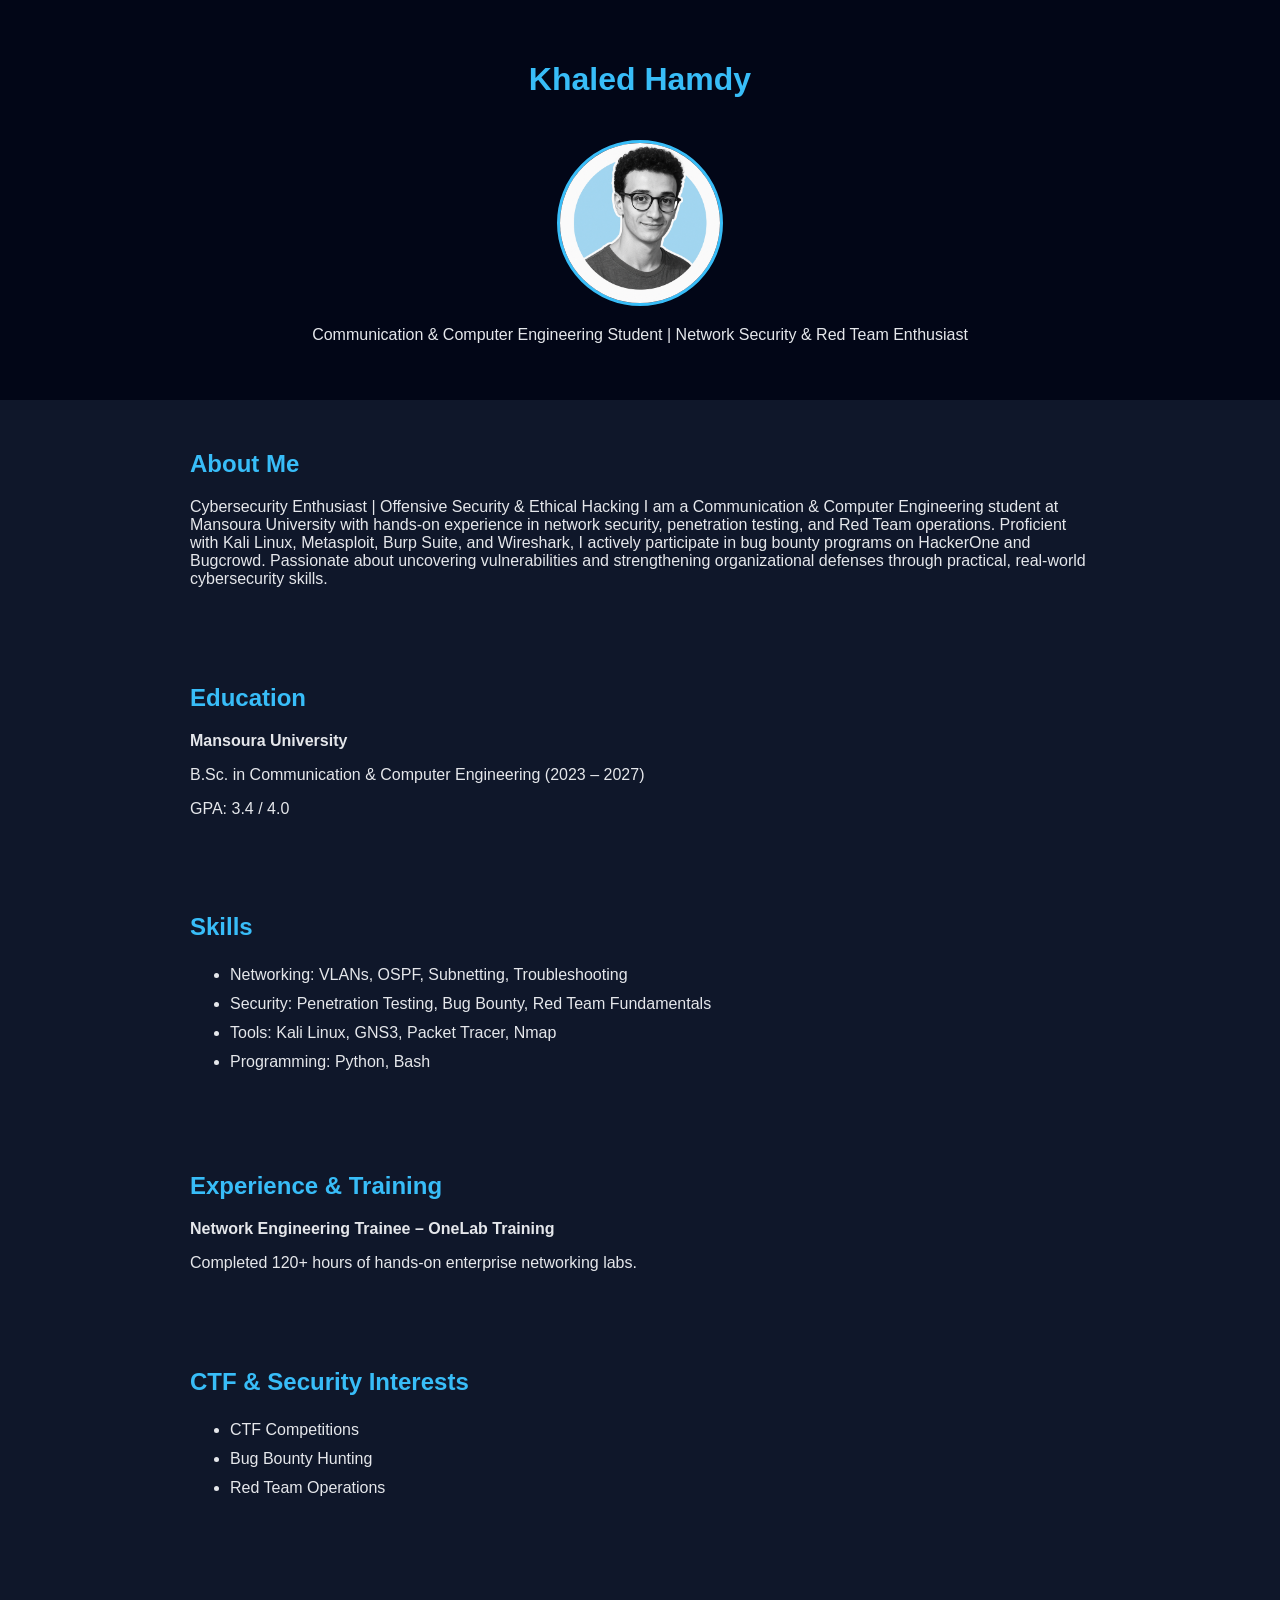
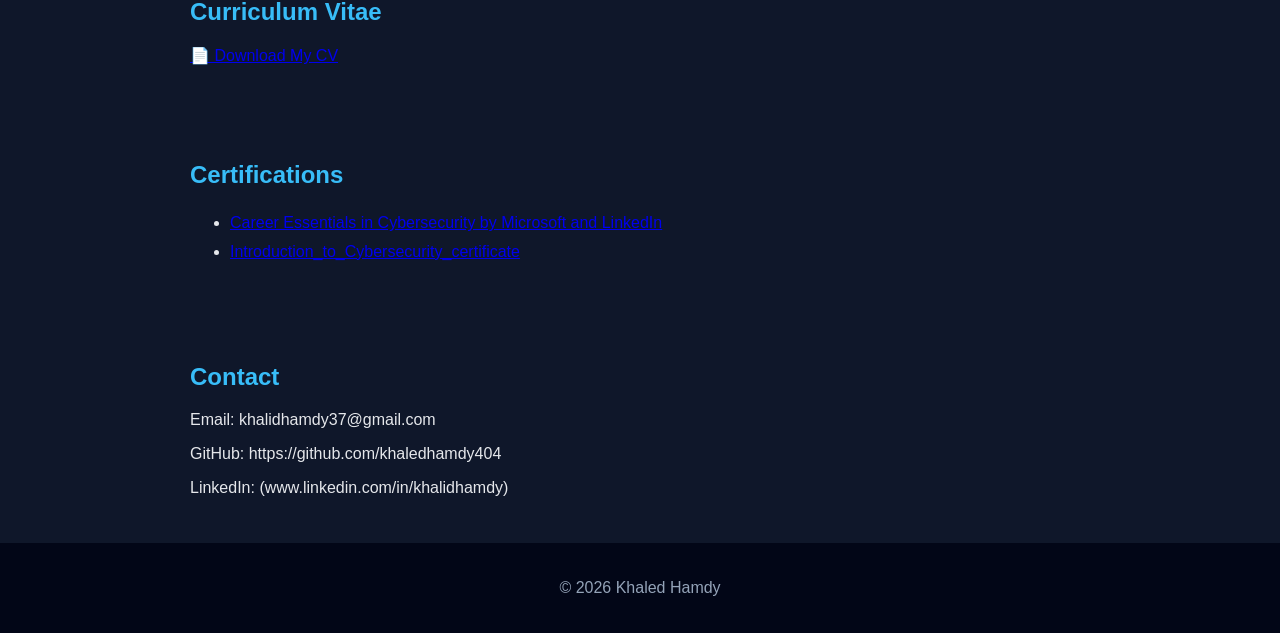
==== index.html @ ac4e922f "Revise 'About Me' section for clarity and detail Updated personal description to reflect current ski" ====
<!DOCTYPE html>
<html lang="en">
<head>
  <meta charset="UTF-8">
  <title>Khaled Hamdy | Network & Security Engineer</title>
  <meta name="viewport" content="width=device-width, initial-scale=1.0">
  <link rel="stylesheet" href="style.css">
</head>
<body>

<header>
  <h1>Khaled Hamdy</h1>
  <img src="assets/profile.jpg" alt="Khaled Hamdy" class="profile-pic">
  <p>Communication & Computer Engineering Student | Network Security & Red Team Enthusiast</p>
</header>

<section>
  <h2>About Me</h2>
  <p>
    Cybersecurity Enthusiast | Offensive Security & Ethical Hacking

I am a Communication & Computer Engineering student at Mansoura University with hands-on experience in network security, penetration testing, and Red Team operations. Proficient with Kali Linux, Metasploit, Burp Suite, and Wireshark, I actively participate in bug bounty programs on HackerOne and Bugcrowd. Passionate about uncovering vulnerabilities and strengthening organizational defenses through practical, real-world cybersecurity skills.
  </p>
</section>

<section>
  <h2>Education</h2>
  <p><strong>Mansoura University</strong></p>
  <p>B.Sc. in Communication & Computer Engineering (2023 – 2027)</p>
  <p>GPA: 3.4 / 4.0</p>
</section>

<section>
  <h2>Skills</h2>
  <ul>
    <li>Networking: VLANs, OSPF, Subnetting, Troubleshooting</li>
    <li>Security: Penetration Testing, Bug Bounty, Red Team Fundamentals</li>
    <li>Tools: Kali Linux, GNS3, Packet Tracer, Nmap</li>
    <li>Programming: Python, Bash</li>
  </ul>
</section>

<section>
  <h2>Experience & Training</h2>
  <p><strong>Network Engineering Trainee – OneLab Training</strong></p>
  <p>Completed 120+ hours of hands-on enterprise networking labs.</p>
</section>

<section>
  <h2>CTF & Security Interests</h2>
  <ul>
    <li>CTF Competitions</li>
    <li>Bug Bounty Hunting</li>
    <li>Red Team Operations</li>
  </ul>
</section>
  <section>
  <h2>Curriculum Vitae</h2>
  <p>
    <a href="Khaled_Hamdy_CV.pdf" target="_blank">
      📄 Download My CV
    </a>
  </p>
</section>
  <section>
  <h2>Certifications</h2>
  <ul>
    <li>
      <a href="CertificateOfCompletion_Career Essentials in Cybersecurity by Microsoft and LinkedIn.pdf" target="_blank">
        Career Essentials in Cybersecurity by Microsoft and LinkedIn
      </a>
    </li>
    <li>
      <a href="Introduction_to_Cybersecurity_certificate_khalidhamdy37-gmail-com_0062e221-8873-447d-8096-1c104d353fc6.pdf" target="_blank">
       Introduction_to_Cybersecurity_certificate
      </a>
    </li>
  </ul>
</section>

<section>
  <h2>Contact</h2>
  <p>Email: khalidhamdy37@gmail.com</p>
  <p>GitHub: https://github.com/khaledhamdy404</p>
  <p>LinkedIn: (www.linkedin.com/in/khalidhamdy)</p>
</section>

<footer>
  <p>© 2026 Khaled Hamdy</p>
</footer>

</body>
</html>
---- style.css ----
body {
  font-family: Arial, sans-serif;
  background-color: #0f172a;
  color: #e5e7eb;
  margin: 0;
  padding: 0;
}

header {
  background: #020617;
  padding: 40px;
  text-align: center;
}

section {
  padding: 30px;
  max-width: 900px;
  margin: auto;
}

h1, h2 {
  color: #38bdf8;
}

ul {
  line-height: 1.8;
}

footer {
  text-align: center;
  padding: 20px;
  background: #020617;
  color: #94a3b8;
}
.profile-pic {
  width: 160px;
  height: 160px;
  border-radius: 50%;
  margin-top: 20px;
  border: 3px solid #38bdf8;
  object-fit: cover;
}
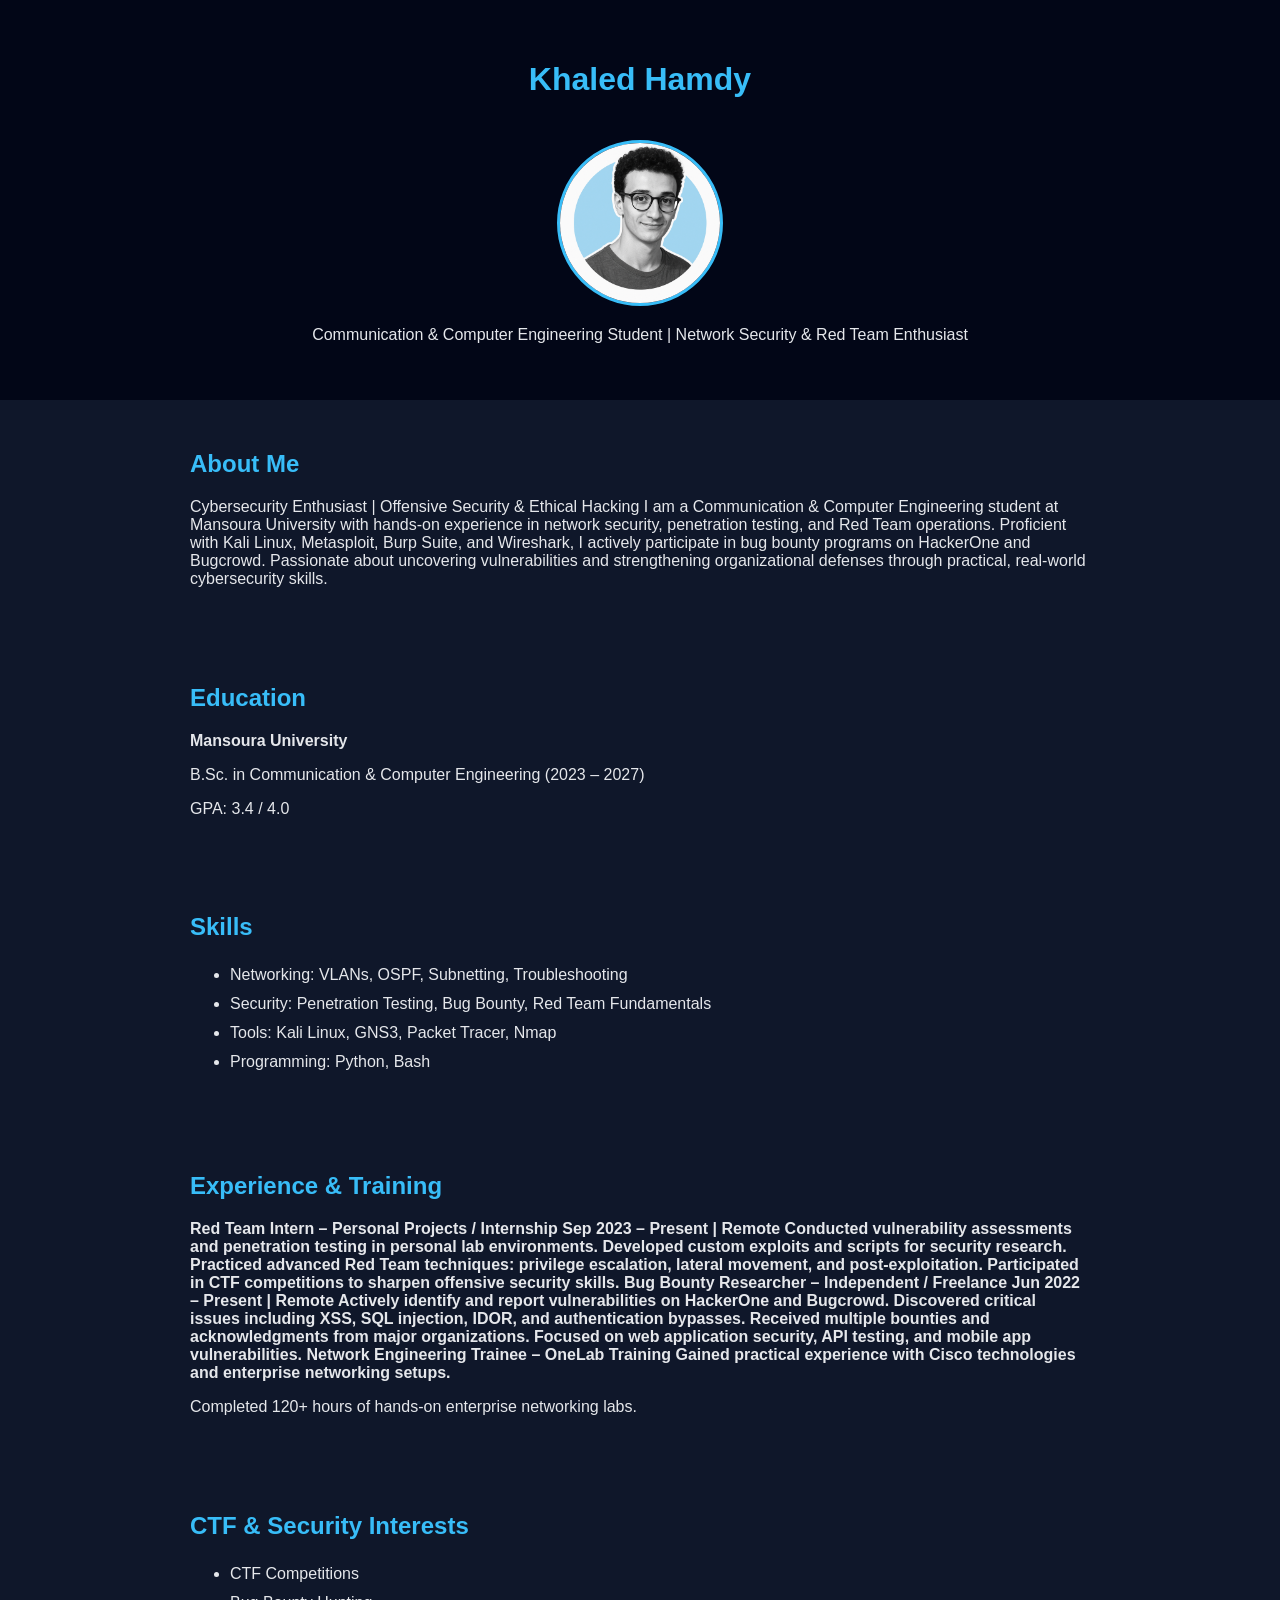
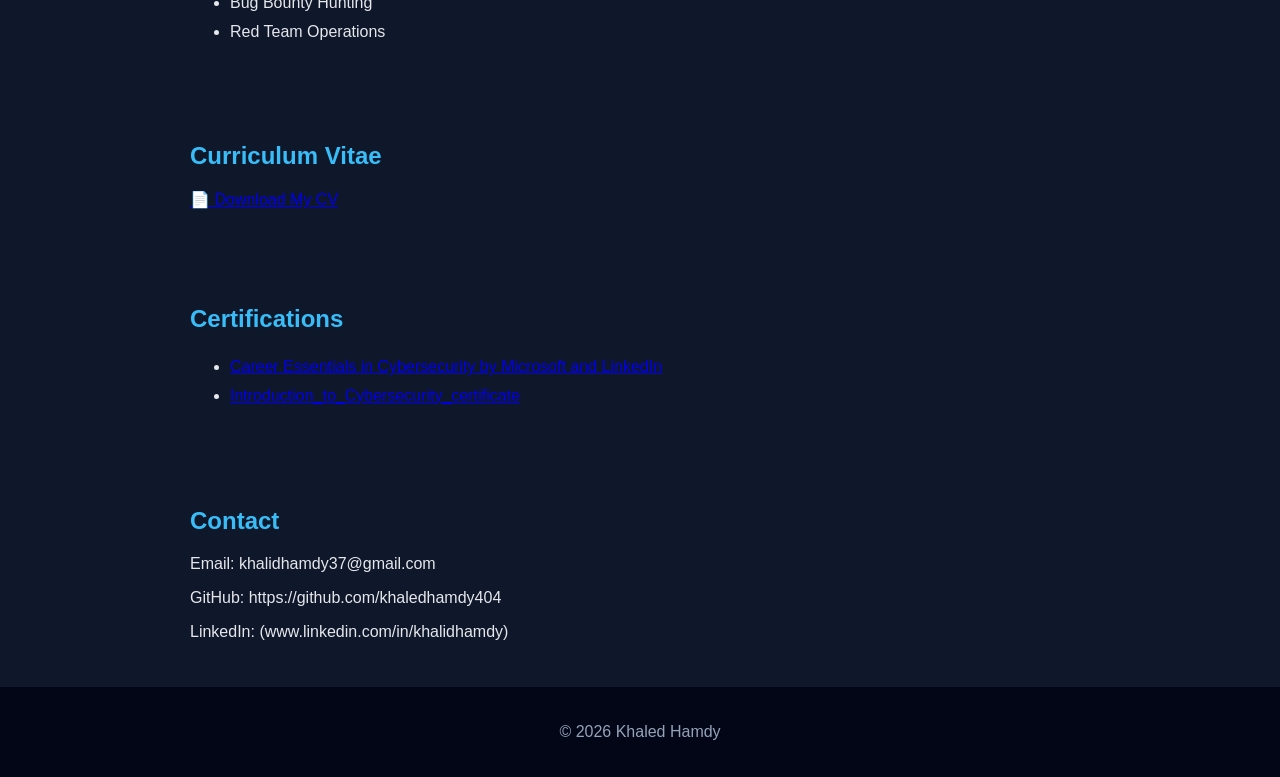
==== commit d39b37f0: "Update index.html" ====
--- a/index.html
+++ b/index.html
@@ -42,7 +42,32 @@
 
 <section>
   <h2>Experience & Training</h2>
-  <p><strong>Network Engineering Trainee – OneLab Training</strong></p>
+  <p><strong>Red Team Intern – Personal Projects / Internship
+Sep 2023 – Present | Remote
+
+Conducted vulnerability assessments and penetration testing in personal lab environments.
+
+Developed custom exploits and scripts for security research.
+
+Practiced advanced Red Team techniques: privilege escalation, lateral movement, and post-exploitation.
+
+Participated in CTF competitions to sharpen offensive security skills.
+
+Bug Bounty Researcher – Independent / Freelance
+Jun 2022 – Present | Remote
+
+Actively identify and report vulnerabilities on HackerOne and Bugcrowd.
+
+Discovered critical issues including XSS, SQL injection, IDOR, and authentication bypasses.
+
+Received multiple bounties and acknowledgments from major organizations.
+
+Focused on web application security, API testing, and mobile app vulnerabilities.
+
+Network Engineering Trainee – OneLab Training
+
+
+Gained practical experience with Cisco technologies and enterprise networking setups.</strong></p>
   <p>Completed 120+ hours of hands-on enterprise networking labs.</p>
 </section>
 
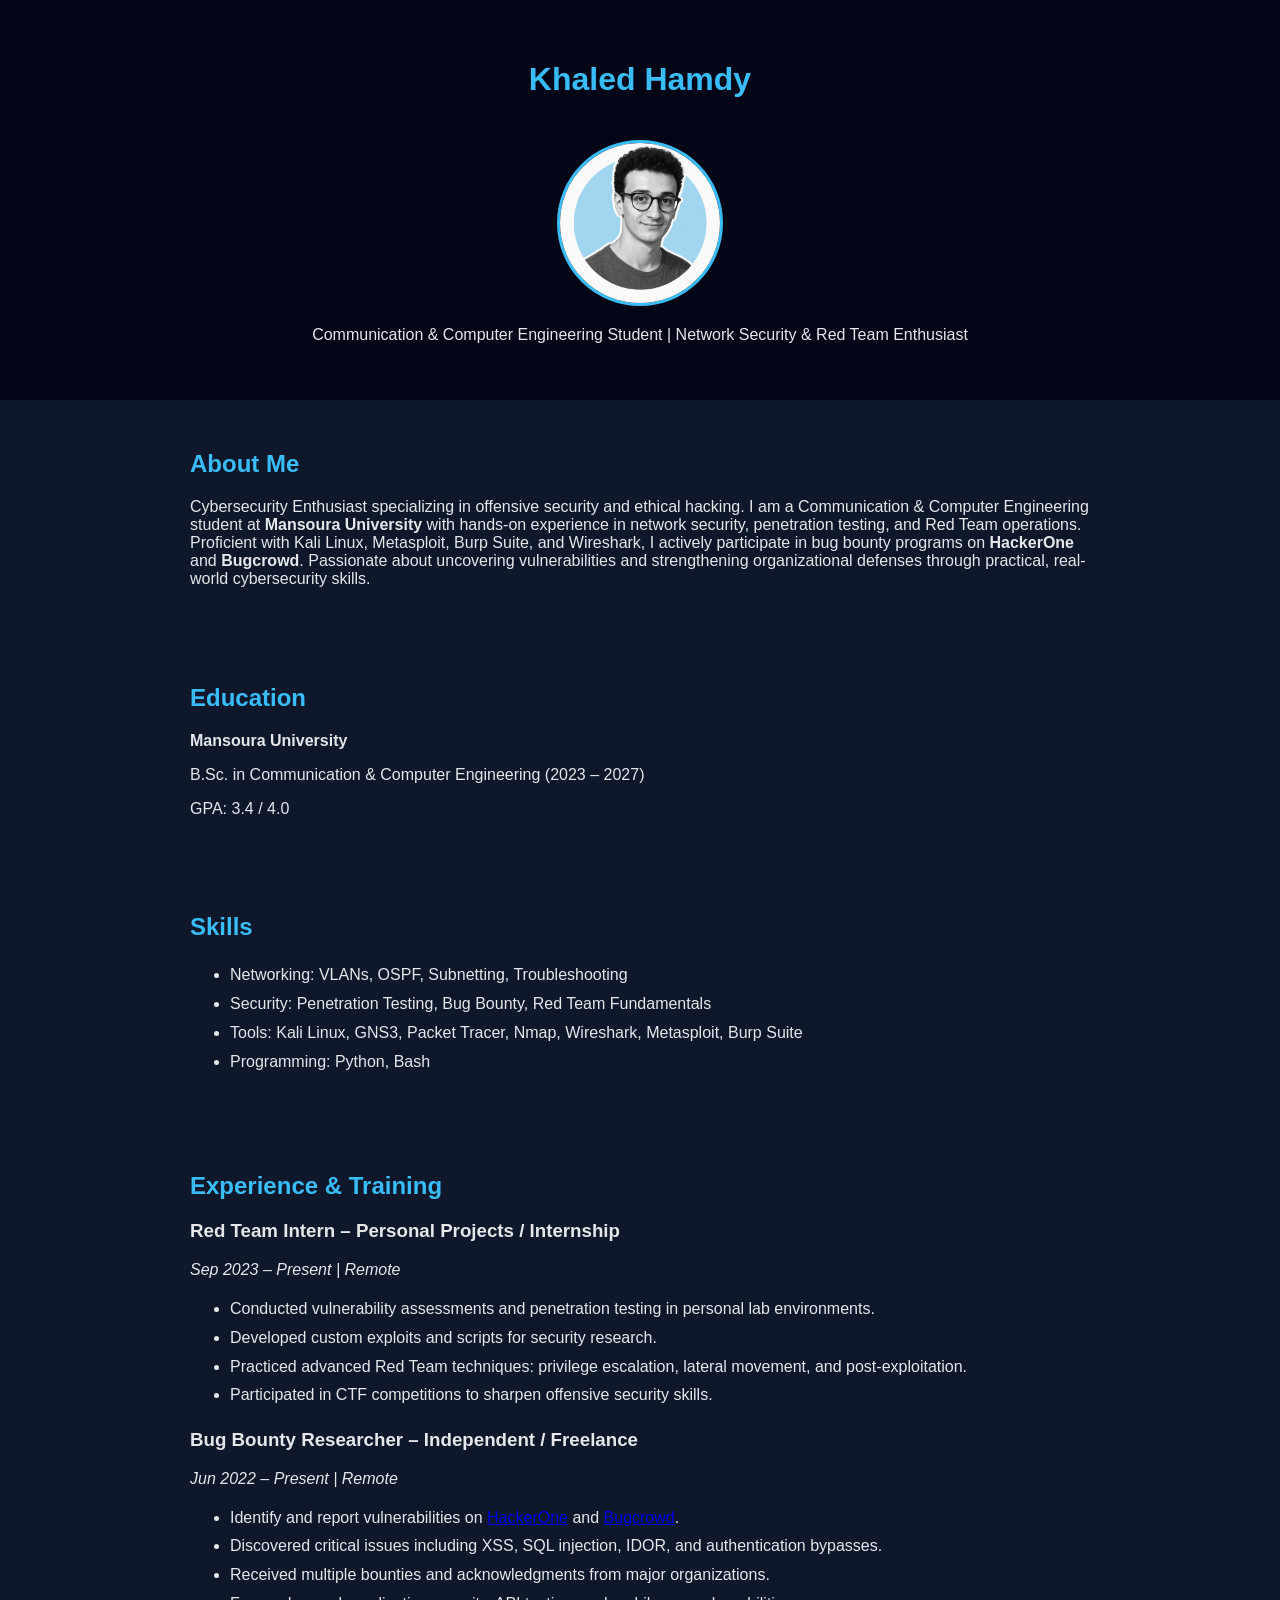
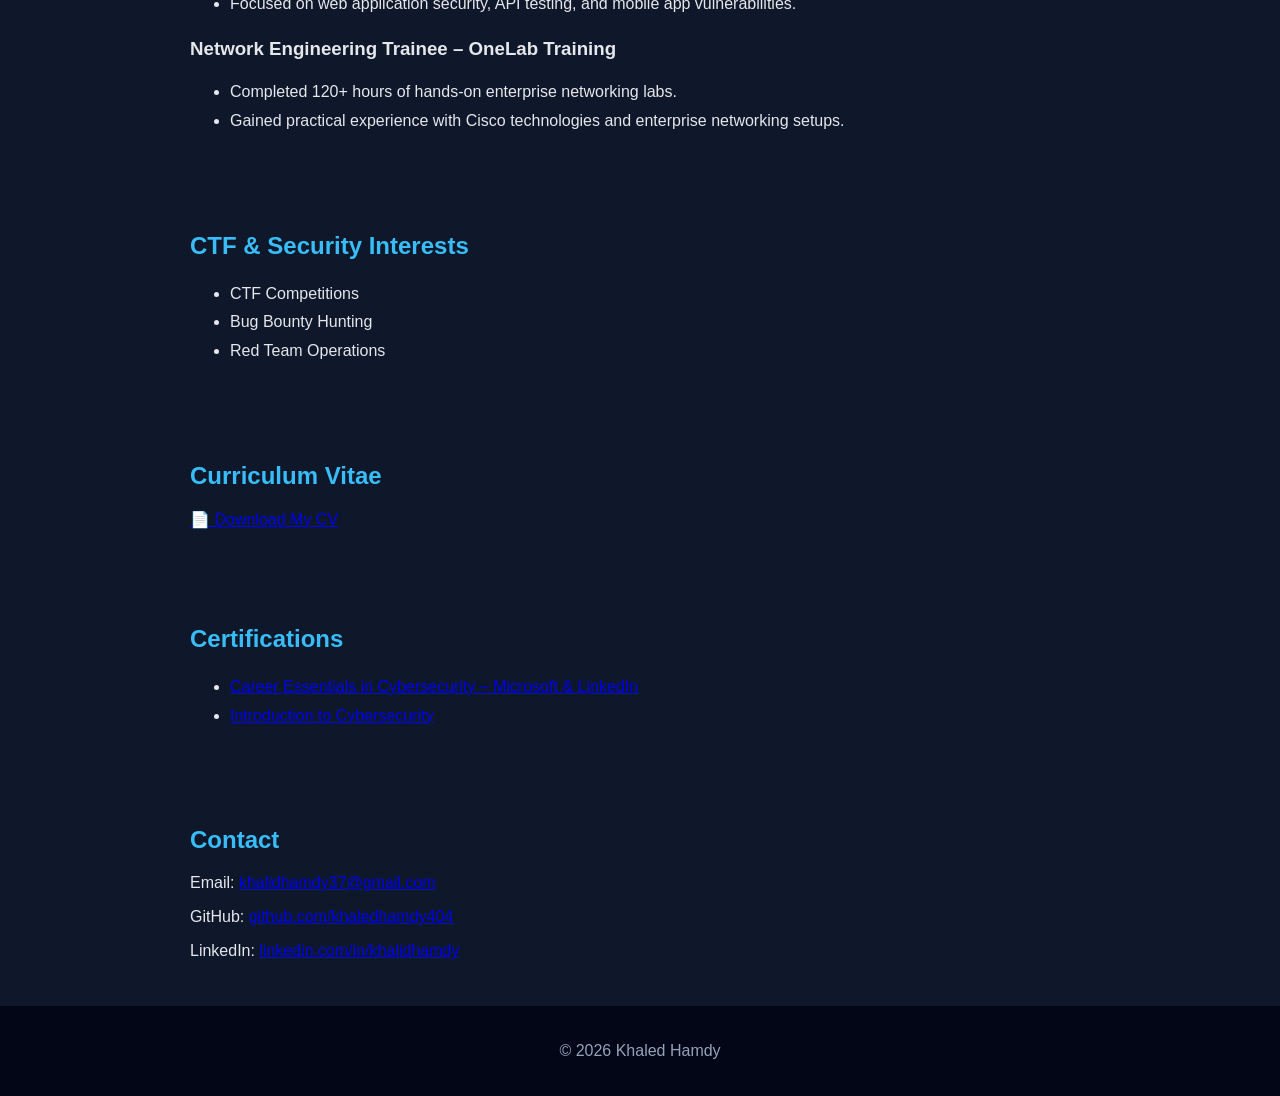
==== commit 97ed4644: "Update index.html" ====
--- a/index.html
+++ b/index.html
@@ -2,117 +2,127 @@
 <html lang="en">
 <head>
   <meta charset="UTF-8">
+  <meta name="viewport" content="width=device-width, initial-scale=1.0">
   <title>Khaled Hamdy | Network & Security Engineer</title>
-  <meta name="viewport" content="width=device-width, initial-scale=1.0">
   <link rel="stylesheet" href="style.css">
 </head>
 <body>
 
-<header>
-  <h1>Khaled Hamdy</h1>
-  <img src="assets/profile.jpg" alt="Khaled Hamdy" class="profile-pic">
-  <p>Communication & Computer Engineering Student | Network Security & Red Team Enthusiast</p>
-</header>
+  <!-- Header -->
+  <header>
+    <h1>Khaled Hamdy</h1>
+    <img src="assets/profile.jpg" alt="Khaled Hamdy" class="profile-pic">
+    <p>Communication & Computer Engineering Student | Network Security & Red Team Enthusiast</p>
+  </header>
 
-<section>
-  <h2>About Me</h2>
-  <p>
-    Cybersecurity Enthusiast | Offensive Security & Ethical Hacking
+  <!-- About Me -->
+  <section>
+    <h2>About Me</h2>
+    <p>
+      Cybersecurity Enthusiast specializing in offensive security and ethical hacking. 
+      I am a Communication & Computer Engineering student at <strong>Mansoura University</strong> with hands-on experience in 
+      network security, penetration testing, and Red Team operations. Proficient with 
+      Kali Linux, Metasploit, Burp Suite, and Wireshark, I actively participate in bug bounty programs on 
+      <strong>HackerOne</strong> and <strong>Bugcrowd</strong>. Passionate about uncovering vulnerabilities and 
+      strengthening organizational defenses through practical, real-world cybersecurity skills.
+    </p>
+  </section>
 
-I am a Communication & Computer Engineering student at Mansoura University with hands-on experience in network security, penetration testing, and Red Team operations. Proficient with Kali Linux, Metasploit, Burp Suite, and Wireshark, I actively participate in bug bounty programs on HackerOne and Bugcrowd. Passionate about uncovering vulnerabilities and strengthening organizational defenses through practical, real-world cybersecurity skills.
-  </p>
-</section>
+  <!-- Education -->
+  <section>
+    <h2>Education</h2>
+    <p><strong>Mansoura University</strong></p>
+    <p>B.Sc. in Communication & Computer Engineering (2023 – 2027)</p>
+    <p>GPA: 3.4 / 4.0</p>
+  </section>
 
-<section>
-  <h2>Education</h2>
-  <p><strong>Mansoura University</strong></p>
-  <p>B.Sc. in Communication & Computer Engineering (2023 – 2027)</p>
-  <p>GPA: 3.4 / 4.0</p>
-</section>
+  <!-- Skills -->
+  <section>
+    <h2>Skills</h2>
+    <ul>
+      <li>Networking: VLANs, OSPF, Subnetting, Troubleshooting</li>
+      <li>Security: Penetration Testing, Bug Bounty, Red Team Fundamentals</li>
+      <li>Tools: Kali Linux, GNS3, Packet Tracer, Nmap, Wireshark, Metasploit, Burp Suite</li>
+      <li>Programming: Python, Bash</li>
+    </ul>
+  </section>
 
-<section>
-  <h2>Skills</h2>
-  <ul>
-    <li>Networking: VLANs, OSPF, Subnetting, Troubleshooting</li>
-    <li>Security: Penetration Testing, Bug Bounty, Red Team Fundamentals</li>
-    <li>Tools: Kali Linux, GNS3, Packet Tracer, Nmap</li>
-    <li>Programming: Python, Bash</li>
-  </ul>
-</section>
+  <!-- Experience -->
+  <section>
+    <h2>Experience & Training</h2>
 
-<section>
-  <h2>Experience & Training</h2>
-  <p><strong>Red Team Intern – Personal Projects / Internship
-Sep 2023 – Present | Remote
+    <h3>Red Team Intern – Personal Projects / Internship</h3>
+    <p><em>Sep 2023 – Present | Remote</em></p>
+    <ul>
+      <li>Conducted vulnerability assessments and penetration testing in personal lab environments.</li>
+      <li>Developed custom exploits and scripts for security research.</li>
+      <li>Practiced advanced Red Team techniques: privilege escalation, lateral movement, and post-exploitation.</li>
+      <li>Participated in CTF competitions to sharpen offensive security skills.</li>
+    </ul>
 
-Conducted vulnerability assessments and penetration testing in personal lab environments.
+    <h3>Bug Bounty Researcher – Independent / Freelance</h3>
+    <p><em>Jun 2022 – Present | Remote</em></p>
+    <ul>
+      <li>Identify and report vulnerabilities on <a href="https://www.hackerone.com" target="_blank">HackerOne</a> and <a href="https://www.bugcrowd.com" target="_blank">Bugcrowd</a>.</li>
+      <li>Discovered critical issues including XSS, SQL injection, IDOR, and authentication bypasses.</li>
+      <li>Received multiple bounties and acknowledgments from major organizations.</li>
+      <li>Focused on web application security, API testing, and mobile app vulnerabilities.</li>
+    </ul>
 
-Developed custom exploits and scripts for security research.
+    <h3>Network Engineering Trainee – OneLab Training</h3>
+    <ul>
+      <li>Completed 120+ hours of hands-on enterprise networking labs.</li>
+      <li>Gained practical experience with Cisco technologies and enterprise networking setups.</li>
+    </ul>
+  </section>
 
-Practiced advanced Red Team techniques: privilege escalation, lateral movement, and post-exploitation.
+  <!-- CTF & Security Interests -->
+  <section>
+    <h2>CTF & Security Interests</h2>
+    <ul>
+      <li>CTF Competitions</li>
+      <li>Bug Bounty Hunting</li>
+      <li>Red Team Operations</li>
+    </ul>
+  </section>
 
-Participated in CTF competitions to sharpen offensive security skills.
+  <!-- Curriculum Vitae -->
+  <section>
+    <h2>Curriculum Vitae</h2>
+    <p>
+      <a href="Khaled_Hamdy_CV.pdf" target="_blank">📄 Download My CV</a>
+    </p>
+  </section>
 
-Bug Bounty Researcher – Independent / Freelance
-Jun 2022 – Present | Remote
+  <!-- Certifications -->
+  <section>
+    <h2>Certifications</h2>
+    <ul>
+      <li>
+        <a href="CertificateOfCompletion_Career Essentials in Cybersecurity by Microsoft and LinkedIn.pdf" target="_blank">
+          Career Essentials in Cybersecurity – Microsoft & LinkedIn
+        </a>
+      </li>
+      <li>
+        <a href="Introduction_to_Cybersecurity_certificate_khalidhamdy37-gmail-com_0062e221-8873-447d-8096-1c104d353fc6.pdf" target="_blank">
+          Introduction to Cybersecurity
+        </a>
+      </li>
+    </ul>
+  </section>
 
-Actively identify and report vulnerabilities on HackerOne and Bugcrowd.
+  <!-- Contact -->
+  <section>
+    <h2>Contact</h2>
+    <p>Email: <a href="mailto:khalidhamdy37@gmail.com">khalidhamdy37@gmail.com</a></p>
+    <p>GitHub: <a href="https://github.com/khaledhamdy404" target="_blank">github.com/khaledhamdy404</a></p>
+    <p>LinkedIn: <a href="https://www.linkedin.com/in/khalidhamdy" target="_blank">linkedin.com/in/khalidhamdy</a></p>
+  </section>
 
-Discovered critical issues including XSS, SQL injection, IDOR, and authentication bypasses.
-
-Received multiple bounties and acknowledgments from major organizations.
-
-Focused on web application security, API testing, and mobile app vulnerabilities.
-
-Network Engineering Trainee – OneLab Training
-
-
-Gained practical experience with Cisco technologies and enterprise networking setups.</strong></p>
-  <p>Completed 120+ hours of hands-on enterprise networking labs.</p>
-</section>
-
-<section>
-  <h2>CTF & Security Interests</h2>
-  <ul>
-    <li>CTF Competitions</li>
-    <li>Bug Bounty Hunting</li>
-    <li>Red Team Operations</li>
-  </ul>
-</section>
-  <section>
-  <h2>Curriculum Vitae</h2>
-  <p>
-    <a href="Khaled_Hamdy_CV.pdf" target="_blank">
-      📄 Download My CV
-    </a>
-  </p>
-</section>
-  <section>
-  <h2>Certifications</h2>
-  <ul>
-    <li>
-      <a href="CertificateOfCompletion_Career Essentials in Cybersecurity by Microsoft and LinkedIn.pdf" target="_blank">
-        Career Essentials in Cybersecurity by Microsoft and LinkedIn
-      </a>
-    </li>
-    <li>
-      <a href="Introduction_to_Cybersecurity_certificate_khalidhamdy37-gmail-com_0062e221-8873-447d-8096-1c104d353fc6.pdf" target="_blank">
-       Introduction_to_Cybersecurity_certificate
-      </a>
-    </li>
-  </ul>
-</section>
-
-<section>
-  <h2>Contact</h2>
-  <p>Email: khalidhamdy37@gmail.com</p>
-  <p>GitHub: https://github.com/khaledhamdy404</p>
-  <p>LinkedIn: (www.linkedin.com/in/khalidhamdy)</p>
-</section>
-
-<footer>
-  <p>© 2026 Khaled Hamdy</p>
-</footer>
+  <!-- Footer -->
+  <footer>
+    <p>© 2026 Khaled Hamdy</p>
+  </footer>
 
 </body>
 </html>
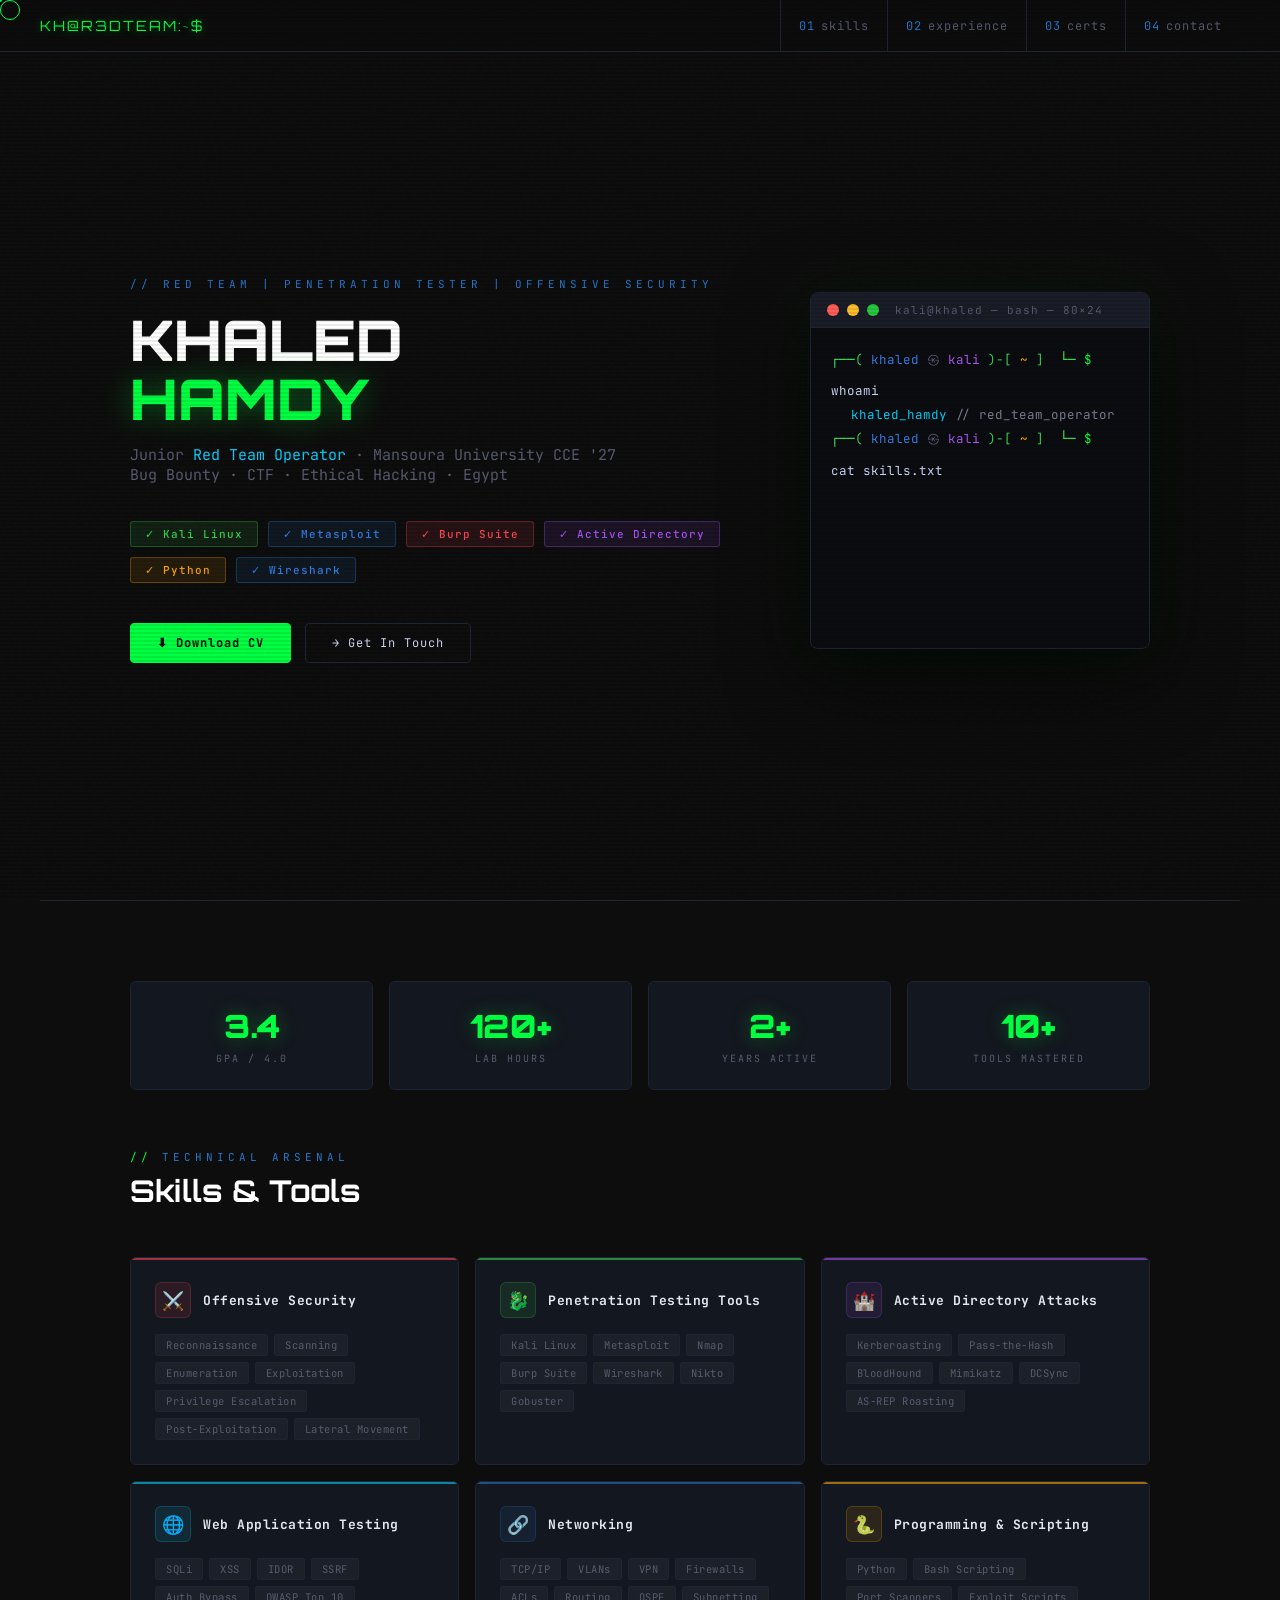
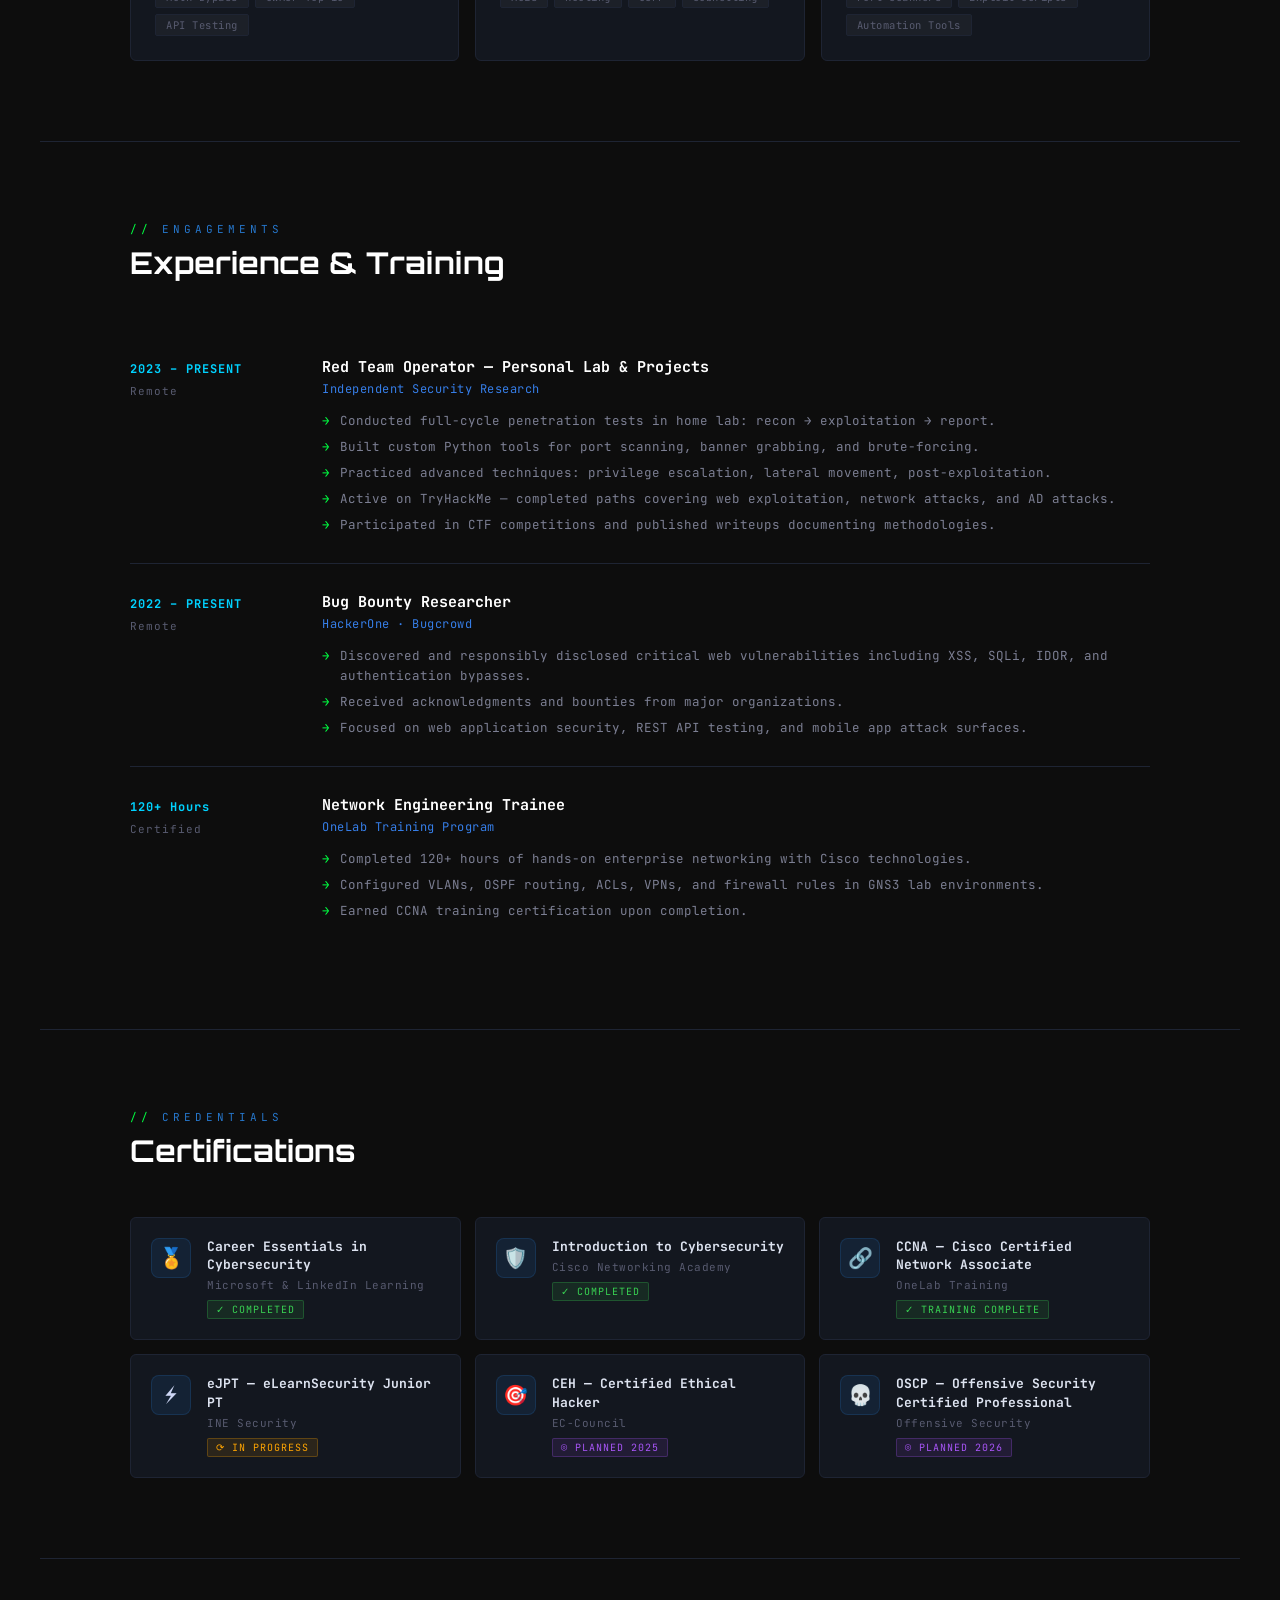
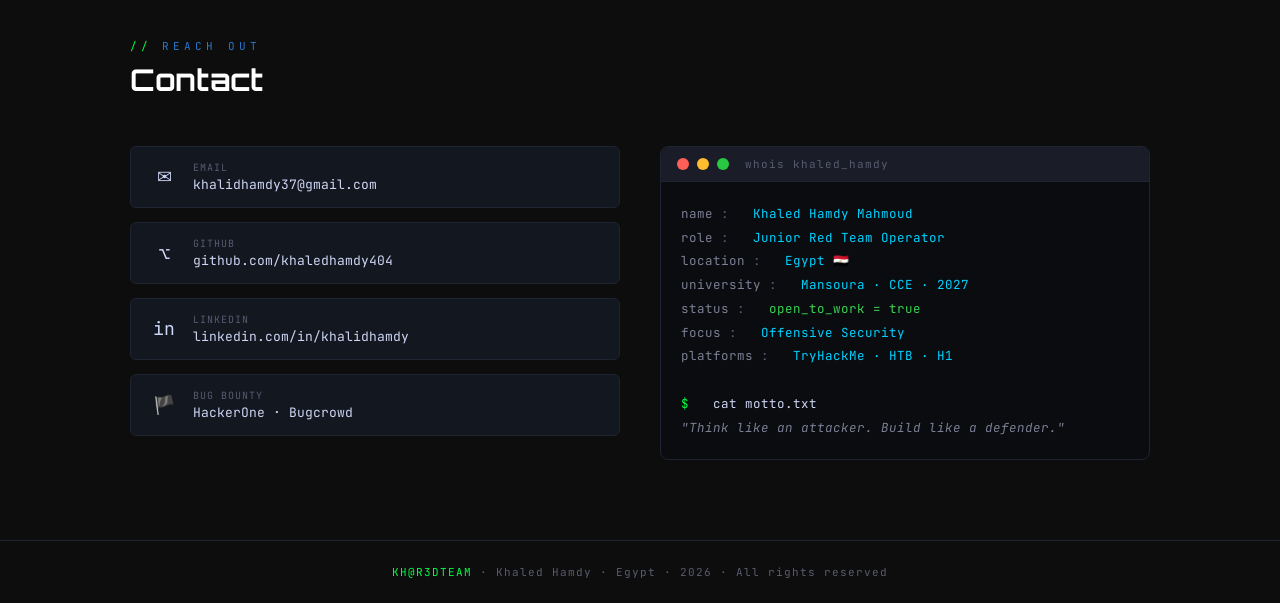
==== commit 3bdddbc6: "Update print statement from 'Hello' to 'Goodbye'" ====
--- a/index.html
+++ b/index.html
@@ -1,128 +1,1076 @@
 <!DOCTYPE html>
 <html lang="en">
 <head>
-  <meta charset="UTF-8">
-  <meta name="viewport" content="width=device-width, initial-scale=1.0">
-  <title>Khaled Hamdy | Network & Security Engineer</title>
-  <link rel="stylesheet" href="style.css">
+<meta charset="UTF-8">
+<meta name="viewport" content="width=device-width, initial-scale=1.0">
+<title>Khaled Hamdy | Red Team Penetration Tester</title>
+<link href="https://fonts.googleapis.com/css2?family=JetBrains+Mono:wght@300;400;500;700&family=Orbitron:wght@700;900&display=swap" rel="stylesheet">
+<style>
+:root {
+  --bg: #0d0d0d;
+  --bg2: #111318;
+  --surface: #13171f;
+  --border: #1e2433;
+  --kali-blue: #2677cc;
+  --kali-blue2: #367ee8;
+  --green: #39d353;
+  --green2: #00ff41;
+  --red: #ff4757;
+  --yellow: #ffa502;
+  --cyan: #00d2ff;
+  --purple: #a855f7;
+  --text: #cdd6f4;
+  --muted: #585b70;
+  --prompt: #89b4fa;
+}
+
+* { margin:0; padding:0; box-sizing:border-box; }
+
+html { scroll-behavior: smooth; }
+
+body {
+  background: var(--bg);
+  color: var(--text);
+  font-family: 'JetBrains Mono', monospace;
+  font-size: 14px;
+  cursor: none;
+  overflow-x: hidden;
+}
+
+/* CUSTOM CURSOR */
+.cursor {
+  position: fixed;
+  width: 20px; height: 20px;
+  border: 1.5px solid var(--green2);
+  border-radius: 50%;
+  pointer-events: none;
+  z-index: 99999;
+  transition: transform 0.1s ease, opacity 0.2s;
+  mix-blend-mode: screen;
+}
+.cursor-dot {
+  position: fixed;
+  width: 4px; height: 4px;
+  background: var(--green2);
+  border-radius: 50%;
+  pointer-events: none;
+  z-index: 99999;
+  transform: translate(-50%, -50%);
+}
+
+/* SCANLINE */
+body::after {
+  content: '';
+  position: fixed;
+  inset: 0;
+  background: repeating-linear-gradient(
+    0deg,
+    transparent,
+    transparent 2px,
+    rgba(0,0,0,0.08) 2px,
+    rgba(0,0,0,0.08) 4px
+  );
+  pointer-events: none;
+  z-index: 9998;
+}
+
+/* NOISE */
+body::before {
+  content: '';
+  position: fixed;
+  inset: 0;
+  background-image: url("data:image/svg+xml,%3Csvg viewBox='0 0 256 256' xmlns='http://www.w3.org/2000/svg'%3E%3Cfilter id='n'%3E%3CfeTurbulence type='fractalNoise' baseFrequency='0.9' numOctaves='4' stitchTiles='stitch'/%3E%3C/filter%3E%3Crect width='100%25' height='100%25' filter='url(%23n)' opacity='0.03'/%3E%3C/svg%3E");
+  pointer-events: none;
+  z-index: 0;
+  opacity: 0.4;
+}
+
+/* NAV */
+nav {
+  position: fixed;
+  top: 0; left: 0; right: 0;
+  z-index: 1000;
+  background: rgba(13,13,13,0.92);
+  backdrop-filter: blur(12px);
+  border-bottom: 1px solid var(--border);
+  padding: 0 40px;
+  height: 52px;
+  display: flex;
+  align-items: center;
+  gap: 0;
+}
+
+.nav-logo {
+  font-family: 'Orbitron', monospace;
+  font-size: 14px;
+  color: var(--green2);
+  letter-spacing: 2px;
+  margin-right: auto;
+  text-shadow: 0 0 12px rgba(0,255,65,0.4);
+}
+
+.nav-links {
+  display: flex;
+  gap: 0;
+  list-style: none;
+}
+
+.nav-links a {
+  display: block;
+  padding: 0 18px;
+  height: 52px;
+  line-height: 52px;
+  color: var(--muted);
+  text-decoration: none;
+  font-size: 12px;
+  letter-spacing: 1px;
+  transition: color 0.2s, background 0.2s;
+  border-left: 1px solid var(--border);
+}
+
+.nav-links a:hover {
+  color: var(--green2);
+  background: rgba(0,255,65,0.04);
+}
+
+.nav-links a span { color: var(--kali-blue); margin-right: 6px; }
+
+/* HERO */
+.hero {
+  min-height: 100vh;
+  display: flex;
+  align-items: center;
+  padding: 100px 40px 60px;
+  position: relative;
+  z-index: 1;
+  max-width: 1100px;
+  margin: 0 auto;
+}
+
+.hero-left { flex: 1; }
+.hero-right {
+  flex: 0 0 360px;
+  display: flex;
+  justify-content: flex-end;
+  align-items: center;
+}
+
+/* TERMINAL WINDOW */
+.terminal {
+  background: #0a0c10;
+  border: 1px solid var(--border);
+  border-radius: 8px;
+  overflow: hidden;
+  box-shadow: 0 0 60px rgba(0,255,65,0.05), 0 24px 80px rgba(0,0,0,0.8);
+}
+
+.terminal-bar {
+  background: #1a1d27;
+  padding: 10px 16px;
+  display: flex;
+  align-items: center;
+  gap: 8px;
+  border-bottom: 1px solid var(--border);
+}
+
+.t-dot { width: 12px; height: 12px; border-radius: 50%; }
+.t-red { background: #ff5f56; }
+.t-yellow { background: #febc2e; }
+.t-green { background: #28c840; }
+
+.terminal-title {
+  margin-left: 8px;
+  font-size: 11px;
+  color: var(--muted);
+  letter-spacing: 1px;
+}
+
+.terminal-body {
+  padding: 20px;
+  font-size: 12.5px;
+  line-height: 1.9;
+  min-height: 320px;
+}
+
+.t-line { display: flex; gap: 8px; flex-wrap: wrap; }
+.t-prompt { color: var(--green2); flex-shrink: 0; }
+.t-user { color: var(--kali-blue2); }
+.t-at { color: var(--muted); }
+.t-host { color: var(--purple); }
+.t-path { color: var(--yellow); }
+.t-cmd { color: var(--text); }
+.t-out { color: #7c7f93; padding-left: 0; }
+.t-val { color: var(--cyan); }
+.t-red-t { color: var(--red); }
+.t-green-t { color: var(--green); }
+.t-blink {
+  display: inline-block;
+  width: 8px; height: 14px;
+  background: var(--green2);
+  vertical-align: middle;
+  animation: blink 1s step-end infinite;
+}
+@keyframes blink { 50% { opacity: 0; } }
+
+/* HERO TEXT */
+.hero-tag {
+  font-size: 11px;
+  letter-spacing: 4px;
+  color: var(--kali-blue);
+  text-transform: uppercase;
+  margin-bottom: 20px;
+  opacity: 0;
+  animation: fadeUp 0.6s 0.2s ease both;
+}
+
+.hero-name {
+  font-family: 'Orbitron', monospace;
+  font-size: clamp(32px, 5vw, 56px);
+  font-weight: 900;
+  color: #fff;
+  line-height: 1.05;
+  margin-bottom: 16px;
+  opacity: 0;
+  animation: fadeUp 0.6s 0.35s ease both;
+}
+
+.hero-name .accent { color: var(--green2); text-shadow: 0 0 30px rgba(0,255,65,0.4); }
+
+.hero-role {
+  font-size: 15px;
+  color: var(--muted);
+  margin-bottom: 36px;
+  opacity: 0;
+  animation: fadeUp 0.6s 0.5s ease both;
+}
+
+.hero-role .hl { color: var(--cyan); }
+
+.hero-badges {
+  display: flex;
+  flex-wrap: wrap;
+  gap: 10px;
+  margin-bottom: 40px;
+  opacity: 0;
+  animation: fadeUp 0.6s 0.65s ease both;
+}
+
+.badge {
+  padding: 5px 14px;
+  border-radius: 3px;
+  font-size: 11px;
+  letter-spacing: 1px;
+  font-weight: 500;
+}
+
+.badge-green { background: rgba(57,211,83,0.1); border: 1px solid rgba(57,211,83,0.3); color: var(--green); }
+.badge-blue { background: rgba(38,119,204,0.1); border: 1px solid rgba(38,119,204,0.35); color: var(--kali-blue2); }
+.badge-red { background: rgba(255,71,87,0.1); border: 1px solid rgba(255,71,87,0.3); color: var(--red); }
+.badge-purple { background: rgba(168,85,247,0.1); border: 1px solid rgba(168,85,247,0.3); color: var(--purple); }
+.badge-yellow { background: rgba(255,165,2,0.1); border: 1px solid rgba(255,165,2,0.3); color: var(--yellow); }
+
+.hero-cta {
+  display: flex;
+  gap: 14px;
+  flex-wrap: wrap;
+  opacity: 0;
+  animation: fadeUp 0.6s 0.8s ease both;
+}
+
+.btn {
+  padding: 11px 26px;
+  border-radius: 4px;
+  font-family: 'JetBrains Mono', monospace;
+  font-size: 12px;
+  letter-spacing: 1px;
+  cursor: none;
+  text-decoration: none;
+  transition: all 0.2s;
+  display: inline-flex;
+  align-items: center;
+  gap: 8px;
+}
+
+.btn-primary {
+  background: var(--green2);
+  color: #000;
+  font-weight: 700;
+  border: 1px solid var(--green2);
+}
+.btn-primary:hover { box-shadow: 0 0 24px rgba(0,255,65,0.4); transform: translateY(-1px); }
+
+.btn-ghost {
+  background: transparent;
+  color: var(--text);
+  border: 1px solid var(--border);
+}
+.btn-ghost:hover { border-color: var(--kali-blue2); color: var(--kali-blue2); }
+
+@keyframes fadeUp {
+  from { opacity: 0; transform: translateY(16px); }
+  to { opacity: 1; transform: translateY(0); }
+}
+
+/* SECTIONS */
+section {
+  max-width: 1100px;
+  margin: 0 auto;
+  padding: 80px 40px;
+  position: relative;
+  z-index: 1;
+}
+
+.section-label {
+  font-size: 11px;
+  letter-spacing: 4px;
+  color: var(--kali-blue);
+  text-transform: uppercase;
+  margin-bottom: 8px;
+  display: flex;
+  align-items: center;
+  gap: 10px;
+}
+.section-label::before { content: '//'; color: var(--green2); }
+
+.section-title {
+  font-family: 'Orbitron', monospace;
+  font-size: clamp(20px, 3vw, 30px);
+  font-weight: 700;
+  color: #fff;
+  margin-bottom: 48px;
+}
+
+hr.sec-divider {
+  border: none;
+  border-top: 1px solid var(--border);
+  margin: 0 40px;
+}
+
+/* SKILLS GRID */
+.skills-grid {
+  display: grid;
+  grid-template-columns: repeat(auto-fit, minmax(260px, 1fr));
+  gap: 16px;
+}
+
+.skill-card {
+  background: var(--surface);
+  border: 1px solid var(--border);
+  border-radius: 6px;
+  padding: 24px;
+  transition: border-color 0.2s, box-shadow 0.2s;
+  position: relative;
+  overflow: hidden;
+}
+.skill-card::before {
+  content: '';
+  position: absolute;
+  top: 0; left: 0; right: 0;
+  height: 2px;
+  background: var(--accent-color, var(--green2));
+  opacity: 0.6;
+}
+.skill-card:hover {
+  border-color: var(--accent-color, var(--green2));
+  box-shadow: 0 0 20px rgba(0,255,65,0.06);
+}
+
+.skill-card-header {
+  display: flex;
+  align-items: center;
+  gap: 12px;
+  margin-bottom: 16px;
+}
+
+.skill-icon {
+  width: 36px; height: 36px;
+  border-radius: 6px;
+  display: flex;
+  align-items: center;
+  justify-content: center;
+  font-size: 18px;
+  flex-shrink: 0;
+}
+
+.skill-card-title {
+  font-size: 13px;
+  font-weight: 700;
+  color: #e2e8f0;
+  letter-spacing: 0.5px;
+}
+
+.skill-tags {
+  display: flex;
+  flex-wrap: wrap;
+  gap: 6px;
+}
+
+.skill-tag {
+  padding: 3px 10px;
+  border-radius: 2px;
+  font-size: 10.5px;
+  background: rgba(255,255,255,0.04);
+  border: 1px solid var(--border);
+  color: var(--muted);
+  letter-spacing: 0.5px;
+}
+
+/* EXPERIENCE */
+.exp-list { display: flex; flex-direction: column; gap: 0; }
+
+.exp-item {
+  display: grid;
+  grid-template-columns: 160px 1fr;
+  gap: 0 32px;
+  padding: 28px 0;
+  border-bottom: 1px solid var(--border);
+  position: relative;
+}
+
+.exp-item:last-child { border-bottom: none; }
+
+.exp-date {
+  font-size: 11px;
+  color: var(--muted);
+  letter-spacing: 1px;
+  padding-top: 3px;
+  line-height: 1.6;
+}
+.exp-date strong { display: block; color: var(--cyan); font-size: 12px; margin-bottom: 4px; }
+
+.exp-content {}
+
+.exp-title {
+  font-size: 15px;
+  font-weight: 700;
+  color: #fff;
+  margin-bottom: 4px;
+}
+
+.exp-org {
+  font-size: 12px;
+  color: var(--kali-blue2);
+  margin-bottom: 14px;
+  letter-spacing: 0.5px;
+}
+
+.exp-bullets {
+  list-style: none;
+  display: flex;
+  flex-direction: column;
+  gap: 6px;
+}
+
+.exp-bullets li {
+  font-size: 12.5px;
+  color: #7c7f93;
+  display: flex;
+  gap: 10px;
+  line-height: 1.6;
+}
+.exp-bullets li::before { content: '→'; color: var(--green2); flex-shrink: 0; }
+
+/* CERTS */
+.certs-grid {
+  display: grid;
+  grid-template-columns: repeat(auto-fill, minmax(280px, 1fr));
+  gap: 14px;
+}
+
+.cert-card {
+  background: var(--surface);
+  border: 1px solid var(--border);
+  border-radius: 6px;
+  padding: 20px;
+  display: flex;
+  align-items: flex-start;
+  gap: 16px;
+  transition: border-color 0.2s;
+}
+.cert-card:hover { border-color: var(--kali-blue2); }
+
+.cert-icon {
+  width: 40px; height: 40px;
+  border-radius: 8px;
+  display: flex;
+  align-items: center;
+  justify-content: center;
+  font-size: 20px;
+  flex-shrink: 0;
+  background: rgba(38,119,204,0.12);
+  border: 1px solid rgba(38,119,204,0.2);
+}
+
+.cert-name {
+  font-size: 13px;
+  font-weight: 700;
+  color: #dde3f0;
+  margin-bottom: 4px;
+  line-height: 1.4;
+}
+
+.cert-issuer {
+  font-size: 11px;
+  color: var(--muted);
+  letter-spacing: 0.5px;
+}
+
+.cert-status {
+  display: inline-block;
+  margin-top: 8px;
+  padding: 2px 8px;
+  border-radius: 2px;
+  font-size: 10px;
+  letter-spacing: 1px;
+}
+.cert-done { background: rgba(57,211,83,0.1); color: var(--green); border: 1px solid rgba(57,211,83,0.25); }
+.cert-progress { background: rgba(255,165,2,0.1); color: var(--yellow); border: 1px solid rgba(255,165,2,0.25); }
+.cert-planned { background: rgba(168,85,247,0.1); color: var(--purple); border: 1px solid rgba(168,85,247,0.25); }
+
+/* STATS */
+.stats-row {
+  display: grid;
+  grid-template-columns: repeat(4, 1fr);
+  gap: 16px;
+  margin-bottom: 60px;
+}
+
+.stat-card {
+  background: var(--surface);
+  border: 1px solid var(--border);
+  border-radius: 6px;
+  padding: 24px;
+  text-align: center;
+}
+
+.stat-num {
+  font-family: 'Orbitron', monospace;
+  font-size: 32px;
+  font-weight: 900;
+  color: var(--green2);
+  text-shadow: 0 0 20px rgba(0,255,65,0.3);
+  margin-bottom: 6px;
+}
+
+.stat-label {
+  font-size: 10px;
+  color: var(--muted);
+  letter-spacing: 2px;
+  text-transform: uppercase;
+}
+
+/* CONTACT */
+.contact-grid {
+  display: grid;
+  grid-template-columns: 1fr 1fr;
+  gap: 40px;
+  align-items: start;
+}
+
+.contact-info {
+  display: flex;
+  flex-direction: column;
+  gap: 14px;
+}
+
+.contact-link {
+  display: flex;
+  align-items: center;
+  gap: 14px;
+  padding: 14px 18px;
+  background: var(--surface);
+  border: 1px solid var(--border);
+  border-radius: 6px;
+  text-decoration: none;
+  color: var(--text);
+  font-size: 13px;
+  transition: border-color 0.2s, color 0.2s;
+}
+.contact-link:hover { border-color: var(--green2); color: var(--green2); }
+.contact-link .cl-icon { font-size: 18px; width: 30px; text-align: center; }
+.contact-link .cl-label { color: var(--muted); font-size: 10px; letter-spacing: 1px; display: block; margin-bottom: 2px; }
+.contact-link .cl-val { font-size: 13px; }
+
+/* MINI TERMINAL */
+.mini-terminal {
+  background: #0a0c10;
+  border: 1px solid var(--border);
+  border-radius: 8px;
+  overflow: hidden;
+}
+
+.mini-terminal .terminal-body { min-height: 200px; }
+
+/* FOOTER */
+footer {
+  border-top: 1px solid var(--border);
+  padding: 24px 40px;
+  text-align: center;
+  font-size: 11px;
+  color: var(--muted);
+  letter-spacing: 1px;
+  position: relative;
+  z-index: 1;
+}
+footer span { color: var(--green2); }
+
+/* RESPONSIVE */
+@media (max-width: 768px) {
+  nav { padding: 0 20px; }
+  .nav-links { display: none; }
+  .hero { flex-direction: column; padding: 100px 20px 40px; gap: 40px; }
+  .hero-right { flex: 0 0 auto; width: 100%; justify-content: center; }
+  section { padding: 60px 20px; }
+  .exp-item { grid-template-columns: 1fr; gap: 8px; }
+  .stats-row { grid-template-columns: repeat(2, 1fr); }
+  .contact-grid { grid-template-columns: 1fr; }
+  hr.sec-divider { margin: 0 20px; }
+}
+</style>
 </head>
 <body>
 
-  <!-- Header -->
-  <header>
-    <h1>Khaled Hamdy</h1>
-    <img src="assets/profile.jpg" alt="Khaled Hamdy" class="profile-pic">
-    <p>Communication & Computer Engineering Student | Network Security & Red Team Enthusiast</p>
-  </header>
-
-  <!-- About Me -->
-  <section>
-    <h2>About Me</h2>
-    <p>
-      Cybersecurity Enthusiast specializing in offensive security and ethical hacking. 
-      I am a Communication & Computer Engineering student at <strong>Mansoura University</strong> with hands-on experience in 
-      network security, penetration testing, and Red Team operations. Proficient with 
-      Kali Linux, Metasploit, Burp Suite, and Wireshark, I actively participate in bug bounty programs on 
-      <strong>HackerOne</strong> and <strong>Bugcrowd</strong>. Passionate about uncovering vulnerabilities and 
-      strengthening organizational defenses through practical, real-world cybersecurity skills.
-    </p>
-  </section>
-
-  <!-- Education -->
-  <section>
-    <h2>Education</h2>
-    <p><strong>Mansoura University</strong></p>
-    <p>B.Sc. in Communication & Computer Engineering (2023 – 2027)</p>
-    <p>GPA: 3.4 / 4.0</p>
-  </section>
-
-  <!-- Skills -->
-  <section>
-    <h2>Skills</h2>
-    <ul>
-      <li>Networking: VLANs, OSPF, Subnetting, Troubleshooting</li>
-      <li>Security: Penetration Testing, Bug Bounty, Red Team Fundamentals</li>
-      <li>Tools: Kali Linux, GNS3, Packet Tracer, Nmap, Wireshark, Metasploit, Burp Suite</li>
-      <li>Programming: Python, Bash</li>
-    </ul>
-  </section>
-
-  <!-- Experience -->
-  <section>
-    <h2>Experience & Training</h2>
-
-    <h3>Red Team Intern – Personal Projects / Internship</h3>
-    <p><em>Sep 2023 – Present | Remote</em></p>
-    <ul>
-      <li>Conducted vulnerability assessments and penetration testing in personal lab environments.</li>
-      <li>Developed custom exploits and scripts for security research.</li>
-      <li>Practiced advanced Red Team techniques: privilege escalation, lateral movement, and post-exploitation.</li>
-      <li>Participated in CTF competitions to sharpen offensive security skills.</li>
-    </ul>
-
-    <h3>Bug Bounty Researcher – Independent / Freelance</h3>
-    <p><em>Jun 2022 – Present | Remote</em></p>
-    <ul>
-      <li>Identify and report vulnerabilities on <a href="https://www.hackerone.com" target="_blank">HackerOne</a> and <a href="https://www.bugcrowd.com" target="_blank">Bugcrowd</a>.</li>
-      <li>Discovered critical issues including XSS, SQL injection, IDOR, and authentication bypasses.</li>
-      <li>Received multiple bounties and acknowledgments from major organizations.</li>
-      <li>Focused on web application security, API testing, and mobile app vulnerabilities.</li>
-    </ul>
-
-    <h3>Network Engineering Trainee – OneLab Training</h3>
-    <ul>
-      <li>Completed 120+ hours of hands-on enterprise networking labs.</li>
-      <li>Gained practical experience with Cisco technologies and enterprise networking setups.</li>
-    </ul>
-  </section>
-
-  <!-- CTF & Security Interests -->
-  <section>
-    <h2>CTF & Security Interests</h2>
-    <ul>
-      <li>CTF Competitions</li>
-      <li>Bug Bounty Hunting</li>
-      <li>Red Team Operations</li>
-    </ul>
-  </section>
-
-  <!-- Curriculum Vitae -->
-  <section>
-    <h2>Curriculum Vitae</h2>
-    <p>
-      <a href="Khaled_Hamdy_CV.pdf" target="_blank">📄 Download My CV</a>
-    </p>
-  </section>
-
-  <!-- Certifications -->
-  <section>
-    <h2>Certifications</h2>
-    <ul>
-      <li>
-        <a href="CertificateOfCompletion_Career Essentials in Cybersecurity by Microsoft and LinkedIn.pdf" target="_blank">
-          Career Essentials in Cybersecurity – Microsoft & LinkedIn
-        </a>
-      </li>
-      <li>
-        <a href="Introduction_to_Cybersecurity_certificate_khalidhamdy37-gmail-com_0062e221-8873-447d-8096-1c104d353fc6.pdf" target="_blank">
-          Introduction to Cybersecurity
-        </a>
-      </li>
-    </ul>
-  </section>
-
-  <!-- Contact -->
-  <section>
-    <h2>Contact</h2>
-    <p>Email: <a href="mailto:khalidhamdy37@gmail.com">khalidhamdy37@gmail.com</a></p>
-    <p>GitHub: <a href="https://github.com/khaledhamdy404" target="_blank">github.com/khaledhamdy404</a></p>
-    <p>LinkedIn: <a href="https://www.linkedin.com/in/khalidhamdy" target="_blank">linkedin.com/in/khalidhamdy</a></p>
-  </section>
-
-  <!-- Footer -->
-  <footer>
-    <p>© 2026 Khaled Hamdy</p>
-  </footer>
-
+<div class="cursor" id="cursor"></div>
+<div class="cursor-dot" id="cursorDot"></div>
+
+<!-- NAV -->
+<nav>
+  <div class="nav-logo">KH@R3DTEAM:~$</div>
+  <ul class="nav-links">
+    <li><a href="#skills"><span>01</span>skills</a></li>
+    <li><a href="#experience"><span>02</span>experience</a></li>
+    <li><a href="#certs"><span>03</span>certs</a></li>
+    <li><a href="#contact"><span>04</span>contact</a></li>
+  </ul>
+</nav>
+
+<!-- HERO -->
+<div class="hero">
+  <div class="hero-left">
+    <div class="hero-tag">// Red Team | Penetration Tester | Offensive Security</div>
+    <h1 class="hero-name">KHALED<br><span class="accent">HAMDY</span></h1>
+    <p class="hero-role">Junior <span class="hl">Red Team Operator</span> · Mansoura University CCE '27<br>Bug Bounty · CTF · Ethical Hacking · Egypt</p>
+    <div class="hero-badges">
+      <span class="badge badge-green">✓ Kali Linux</span>
+      <span class="badge badge-blue">✓ Metasploit</span>
+      <span class="badge badge-red">✓ Burp Suite</span>
+      <span class="badge badge-purple">✓ Active Directory</span>
+      <span class="badge badge-yellow">✓ Python</span>
+      <span class="badge badge-blue">✓ Wireshark</span>
+    </div>
+    <div class="hero-cta">
+      <a href="Khaled_Hamdy_CV.pdf" class="btn btn-primary">⬇ Download CV</a>
+      <a href="#contact" class="btn btn-ghost">→ Get In Touch</a>
+    </div>
+  </div>
+
+  <div class="hero-right">
+    <div class="terminal" style="width:340px">
+      <div class="terminal-bar">
+        <div class="t-dot t-red"></div>
+        <div class="t-dot t-yellow"></div>
+        <div class="t-dot t-green"></div>
+        <span class="terminal-title">kali@khaled — bash — 80×24</span>
+      </div>
+      <div class="terminal-body" id="typedTerminal">
+      </div>
+    </div>
+  </div>
+</div>
+
+<hr class="sec-divider">
+
+<!-- STATS -->
+<section>
+  <div class="stats-row">
+    <div class="stat-card">
+      <div class="stat-num">3.4</div>
+      <div class="stat-label">GPA / 4.0</div>
+    </div>
+    <div class="stat-card">
+      <div class="stat-num">120+</div>
+      <div class="stat-label">Lab Hours</div>
+    </div>
+    <div class="stat-card">
+      <div class="stat-num">2+</div>
+      <div class="stat-label">Years Active</div>
+    </div>
+    <div class="stat-card">
+      <div class="stat-num">10+</div>
+      <div class="stat-label">Tools Mastered</div>
+    </div>
+  </div>
+
+<!-- SKILLS -->
+  <div id="skills">
+    <div class="section-label">Technical Arsenal</div>
+    <div class="section-title">Skills & Tools</div>
+    <div class="skills-grid">
+
+      <div class="skill-card" style="--accent-color: #ff4757">
+        <div class="skill-card-header">
+          <div class="skill-icon" style="background:rgba(255,71,87,0.1);border:1px solid rgba(255,71,87,0.2)">⚔️</div>
+          <div class="skill-card-title">Offensive Security</div>
+        </div>
+        <div class="skill-tags">
+          <span class="skill-tag">Reconnaissance</span>
+          <span class="skill-tag">Scanning</span>
+          <span class="skill-tag">Enumeration</span>
+          <span class="skill-tag">Exploitation</span>
+          <span class="skill-tag">Privilege Escalation</span>
+          <span class="skill-tag">Post-Exploitation</span>
+          <span class="skill-tag">Lateral Movement</span>
+        </div>
+      </div>
+
+      <div class="skill-card" style="--accent-color: #39d353">
+        <div class="skill-card-header">
+          <div class="skill-icon" style="background:rgba(57,211,83,0.1);border:1px solid rgba(57,211,83,0.2)">🐉</div>
+          <div class="skill-card-title">Penetration Testing Tools</div>
+        </div>
+        <div class="skill-tags">
+          <span class="skill-tag">Kali Linux</span>
+          <span class="skill-tag">Metasploit</span>
+          <span class="skill-tag">Nmap</span>
+          <span class="skill-tag">Burp Suite</span>
+          <span class="skill-tag">Wireshark</span>
+          <span class="skill-tag">Nikto</span>
+          <span class="skill-tag">Gobuster</span>
+        </div>
+      </div>
+
+      <div class="skill-card" style="--accent-color: #a855f7">
+        <div class="skill-card-header">
+          <div class="skill-icon" style="background:rgba(168,85,247,0.1);border:1px solid rgba(168,85,247,0.2)">🏰</div>
+          <div class="skill-card-title">Active Directory Attacks</div>
+        </div>
+        <div class="skill-tags">
+          <span class="skill-tag">Kerberoasting</span>
+          <span class="skill-tag">Pass-the-Hash</span>
+          <span class="skill-tag">BloodHound</span>
+          <span class="skill-tag">Mimikatz</span>
+          <span class="skill-tag">DCSync</span>
+          <span class="skill-tag">AS-REP Roasting</span>
+        </div>
+      </div>
+
+      <div class="skill-card" style="--accent-color: #00d2ff">
+        <div class="skill-card-header">
+          <div class="skill-icon" style="background:rgba(0,210,255,0.1);border:1px solid rgba(0,210,255,0.2)">🌐</div>
+          <div class="skill-card-title">Web Application Testing</div>
+        </div>
+        <div class="skill-tags">
+          <span class="skill-tag">SQLi</span>
+          <span class="skill-tag">XSS</span>
+          <span class="skill-tag">IDOR</span>
+          <span class="skill-tag">SSRF</span>
+          <span class="skill-tag">Auth Bypass</span>
+          <span class="skill-tag">OWASP Top 10</span>
+          <span class="skill-tag">API Testing</span>
+        </div>
+      </div>
+
+      <div class="skill-card" style="--accent-color: #2677cc">
+        <div class="skill-card-header">
+          <div class="skill-icon" style="background:rgba(38,119,204,0.1);border:1px solid rgba(38,119,204,0.2)">🔗</div>
+          <div class="skill-card-title">Networking</div>
+        </div>
+        <div class="skill-tags">
+          <span class="skill-tag">TCP/IP</span>
+          <span class="skill-tag">VLANs</span>
+          <span class="skill-tag">VPN</span>
+          <span class="skill-tag">Firewalls</span>
+          <span class="skill-tag">ACLs</span>
+          <span class="skill-tag">Routing</span>
+          <span class="skill-tag">OSPF</span>
+          <span class="skill-tag">Subnetting</span>
+        </div>
+      </div>
+
+      <div class="skill-card" style="--accent-color: #ffa502">
+        <div class="skill-card-header">
+          <div class="skill-icon" style="background:rgba(255,165,2,0.1);border:1px solid rgba(255,165,2,0.2)">🐍</div>
+          <div class="skill-card-title">Programming & Scripting</div>
+        </div>
+        <div class="skill-tags">
+          <span class="skill-tag">Python</span>
+          <span class="skill-tag">Bash Scripting</span>
+          <span class="skill-tag">Port Scanners</span>
+          <span class="skill-tag">Exploit Scripts</span>
+          <span class="skill-tag">Automation Tools</span>
+        </div>
+      </div>
+
+    </div>
+  </div>
+</section>
+
+<hr class="sec-divider">
+
+<!-- EXPERIENCE -->
+<section id="experience">
+  <div class="section-label">Engagements</div>
+  <div class="section-title">Experience & Training</div>
+  <div class="exp-list">
+
+    <div class="exp-item">
+      <div class="exp-date">
+        <strong>2023 – PRESENT</strong>
+        Remote
+      </div>
+      <div class="exp-content">
+        <div class="exp-title">Red Team Operator — Personal Lab & Projects</div>
+        <div class="exp-org">Independent Security Research</div>
+        <ul class="exp-bullets">
+          <li>Conducted full-cycle penetration tests in home lab: recon → exploitation → report.</li>
+          <li>Built custom Python tools for port scanning, banner grabbing, and brute-forcing.</li>
+          <li>Practiced advanced techniques: privilege escalation, lateral movement, post-exploitation.</li>
+          <li>Active on TryHackMe — completed paths covering web exploitation, network attacks, and AD attacks.</li>
+          <li>Participated in CTF competitions and published writeups documenting methodologies.</li>
+        </ul>
+      </div>
+    </div>
+
+    <div class="exp-item">
+      <div class="exp-date">
+        <strong>2022 – PRESENT</strong>
+        Remote
+      </div>
+      <div class="exp-content">
+        <div class="exp-title">Bug Bounty Researcher</div>
+        <div class="exp-org">HackerOne · Bugcrowd</div>
+        <ul class="exp-bullets">
+          <li>Discovered and responsibly disclosed critical web vulnerabilities including XSS, SQLi, IDOR, and authentication bypasses.</li>
+          <li>Received acknowledgments and bounties from major organizations.</li>
+          <li>Focused on web application security, REST API testing, and mobile app attack surfaces.</li>
+        </ul>
+      </div>
+    </div>
+
+    <div class="exp-item">
+      <div class="exp-date">
+        <strong>120+ Hours</strong>
+        Certified
+      </div>
+      <div class="exp-content">
+        <div class="exp-title">Network Engineering Trainee</div>
+        <div class="exp-org">OneLab Training Program</div>
+        <ul class="exp-bullets">
+          <li>Completed 120+ hours of hands-on enterprise networking with Cisco technologies.</li>
+          <li>Configured VLANs, OSPF routing, ACLs, VPNs, and firewall rules in GNS3 lab environments.</li>
+          <li>Earned CCNA training certification upon completion.</li>
+        </ul>
+      </div>
+    </div>
+
+  </div>
+</section>
+
+<hr class="sec-divider">
+
+<!-- CERTS -->
+<section id="certs">
+  <div class="section-label">Credentials</div>
+  <div class="section-title">Certifications</div>
+  <div class="certs-grid">
+
+    <div class="cert-card">
+      <div class="cert-icon">🏅</div>
+      <div>
+        <div class="cert-name">Career Essentials in Cybersecurity</div>
+        <div class="cert-issuer">Microsoft & LinkedIn Learning</div>
+        <span class="cert-status cert-done">✓ COMPLETED</span>
+      </div>
+    </div>
+
+    <div class="cert-card">
+      <div class="cert-icon">🛡️</div>
+      <div>
+        <div class="cert-name">Introduction to Cybersecurity</div>
+        <div class="cert-issuer">Cisco Networking Academy</div>
+        <span class="cert-status cert-done">✓ COMPLETED</span>
+      </div>
+    </div>
+
+    <div class="cert-card">
+      <div class="cert-icon">🔗</div>
+      <div>
+        <div class="cert-name">CCNA — Cisco Certified Network Associate</div>
+        <div class="cert-issuer">OneLab Training</div>
+        <span class="cert-status cert-done">✓ TRAINING COMPLETE</span>
+      </div>
+    </div>
+
+    <div class="cert-card">
+      <div class="cert-icon">⚡</div>
+      <div>
+        <div class="cert-name">eJPT — eLearnSecurity Junior PT</div>
+        <div class="cert-issuer">INE Security</div>
+        <span class="cert-status cert-progress">⟳ IN PROGRESS</span>
+      </div>
+    </div>
+
+    <div class="cert-card">
+      <div class="cert-icon">🎯</div>
+      <div>
+        <div class="cert-name">CEH — Certified Ethical Hacker</div>
+        <div class="cert-issuer">EC-Council</div>
+        <span class="cert-status cert-planned">◎ PLANNED 2025</span>
+      </div>
+    </div>
+
+    <div class="cert-card">
+      <div class="cert-icon">💀</div>
+      <div>
+        <div class="cert-name">OSCP — Offensive Security Certified Professional</div>
+        <div class="cert-issuer">Offensive Security</div>
+        <span class="cert-status cert-planned">◎ PLANNED 2026</span>
+      </div>
+    </div>
+
+  </div>
+</section>
+
+<hr class="sec-divider">
+
+<!-- CONTACT -->
+<section id="contact">
+  <div class="section-label">Reach Out</div>
+  <div class="section-title">Contact</div>
+  <div class="contact-grid">
+    <div class="contact-info">
+      <a href="mailto:khalidhamdy37@gmail.com" class="contact-link">
+        <span class="cl-icon">✉</span>
+        <div>
+          <span class="cl-label">EMAIL</span>
+          <span class="cl-val">khalidhamdy37@gmail.com</span>
+        </div>
+      </a>
+      <a href="https://github.com/khaledhamdy404" target="_blank" class="contact-link">
+        <span class="cl-icon">⌥</span>
+        <div>
+          <span class="cl-label">GITHUB</span>
+          <span class="cl-val">github.com/khaledhamdy404</span>
+        </div>
+      </a>
+      <a href="https://linkedin.com/in/khalidhamdy" target="_blank" class="contact-link">
+        <span class="cl-icon">in</span>
+        <div>
+          <span class="cl-label">LINKEDIN</span>
+          <span class="cl-val">linkedin.com/in/khalidhamdy</span>
+        </div>
+      </a>
+      <a href="https://www.hackerone.com" target="_blank" class="contact-link">
+        <span class="cl-icon">🏴</span>
+        <div>
+          <span class="cl-label">BUG BOUNTY</span>
+          <span class="cl-val">HackerOne · Bugcrowd</span>
+        </div>
+      </a>
+    </div>
+
+    <div class="mini-terminal">
+      <div class="terminal-bar">
+        <div class="t-dot t-red"></div>
+        <div class="t-dot t-yellow"></div>
+        <div class="t-dot t-green"></div>
+        <span class="terminal-title">whois khaled_hamdy</span>
+      </div>
+      <div class="terminal-body">
+        <div class="t-line"><span class="t-out">name</span><span style="color:var(--muted)">:</span>&nbsp;<span class="t-val">Khaled Hamdy Mahmoud</span></div>
+        <div class="t-line"><span class="t-out">role</span><span style="color:var(--muted)">:</span>&nbsp;<span class="t-val">Junior Red Team Operator</span></div>
+        <div class="t-line"><span class="t-out">location</span><span style="color:var(--muted)">:</span>&nbsp;<span class="t-val">Egypt 🇪🇬</span></div>
+        <div class="t-line"><span class="t-out">university</span><span style="color:var(--muted)">:</span>&nbsp;<span class="t-val">Mansoura · CCE · 2027</span></div>
+        <div class="t-line"><span class="t-out">status</span><span style="color:var(--muted)">:</span>&nbsp;<span class="t-green-t">open_to_work = true</span></div>
+        <div class="t-line"><span class="t-out">focus</span><span style="color:var(--muted)">:</span>&nbsp;<span class="t-val">Offensive Security</span></div>
+        <div class="t-line"><span class="t-out">platforms</span><span style="color:var(--muted)">:</span>&nbsp;<span class="t-val">TryHackMe · HTB · H1</span></div>
+        <br>
+        <div class="t-line"><span class="t-prompt">$</span>&nbsp;<span class="t-cmd">cat motto.txt</span></div>
+        <div class="t-line"><span style="color:#7c7f93;font-style:italic">"Think like an attacker. Build like a defender."</span></div>
+      </div>
+    </div>
+  </div>
+</section>
+
+<footer>
+  <span>KH@R3DTEAM</span> · Khaled Hamdy · Egypt · 2026 · All rights reserved
+</footer>
+
+<script>
+// CURSOR
+const cursor = document.getElementById('cursor');
+const dot = document.getElementById('cursorDot');
+let mx = 0, my = 0;
+document.addEventListener('mousemove', e => {
+  mx = e.clientX; my = e.clientY;
+  dot.style.left = mx + 'px';
+  dot.style.top = my + 'px';
+  cursor.style.left = (mx - 10) + 'px';
+  cursor.style.top = (my - 10) + 'px';
+});
+
+// TERMINAL TYPEWRITER
+const lines = [
+  { type: 'prompt', text: 'whoami' },
+  { type: 'output', text: '<span class="t-val">khaled_hamdy</span> <span class="t-out">// red_team_operator</span>' },
+  { type: 'prompt', text: 'cat skills.txt' },
+  { type: 'output', text: '<span class="t-green-t">pentesting</span> | <span class="t-red-t">exploitation</span> | <span class="t-val">AD attacks</span>' },
+  { type: 'prompt', text: 'nmap -sV target.corp' },
+  { type: 'output', text: '<span class="t-out">80/tcp</span>  <span class="t-green-t">open</span>  <span class="t-val">http</span>' },
+  { type: 'output', text: '<span class="t-out">443/tcp</span> <span class="t-green-t">open</span>  <span class="t-val">https</span>' },
+  { type: 'output', text: '<span class="t-out">445/tcp</span> <span class="t-green-t">open</span>  <span class="t-val">smb</span> <span class="t-red-t">← interesting</span>' },
+  { type: 'prompt', text: 'python3 exploit.py --target 10.10.10.1' },
+  { type: 'output', text: '<span class="t-green-t">[+] Shell obtained. Welcome, root.</span>' },
+  { type: 'cursor', text: '' },
+];
+
+const tb = document.getElementById('typedTerminal');
+let li = 0;
+
+function makePromptLine(cmd) {
+  const div = document.createElement('div');
+  div.className = 't-line';
+  div.innerHTML = `<span class="t-green-t">┌──(</span><span class="t-user">khaled</span><span class="t-at">㉿</span><span class="t-host">kali</span><span class="t-green-t">)-[</span><span class="t-path">~</span><span class="t-green-t">]</span><br><span class="t-green-t">└─</span><span class="t-prompt">$</span>&nbsp;<span class="t-cmd" id="typeSpan"></span><span class="t-blink" id="typeBlink"></span>`;
+  return div;
+}
+
+function typeLine(spanEl, blinkEl, text, cb) {
+  let i = 0;
+  const interval = setInterval(() => {
+    spanEl.textContent += text[i];
+    i++;
+    if (i >= text.length) { clearInterval(interval); if (cb) cb(); }
+  }, 40);
+}
+
+function renderNext() {
+  if (li >= lines.length) return;
+  const line = lines[li++];
+
+  if (line.type === 'prompt') {
+    const div = makePromptLine();
+    tb.appendChild(div);
+    const sp = div.querySelector('#typeSpan');
+    const bl = div.querySelector('#typeBlink');
+    typeLine(sp, bl, line.text, () => {
+      bl.remove();
+      setTimeout(renderNext, 300);
+    });
+  } else if (line.type === 'output') {
+    const div = document.createElement('div');
+    div.className = 't-line';
+    div.innerHTML = `<span style="padding-left:20px">${line.text}</span>`;
+    tb.appendChild(div);
+    setTimeout(renderNext, 80);
+  } else if (line.type === 'cursor') {
+    const div = document.createElement('div');
+    div.className = 't-line';
+    div.innerHTML = `<span class="t-green-t">┌──(</span><span class="t-user">khaled</span><span class="t-at">㉿</span><span class="t-host">kali</span><span class="t-green-t">)-[</span><span class="t-path">~</span><span class="t-green-t">]</span><br><span class="t-green-t">└─</span><span class="t-prompt">$</span>&nbsp;<span class="t-blink"></span>`;
+    tb.appendChild(div);
+  }
+}
+
+setTimeout(renderNext, 800);
+</script>
 </body>
 </html>
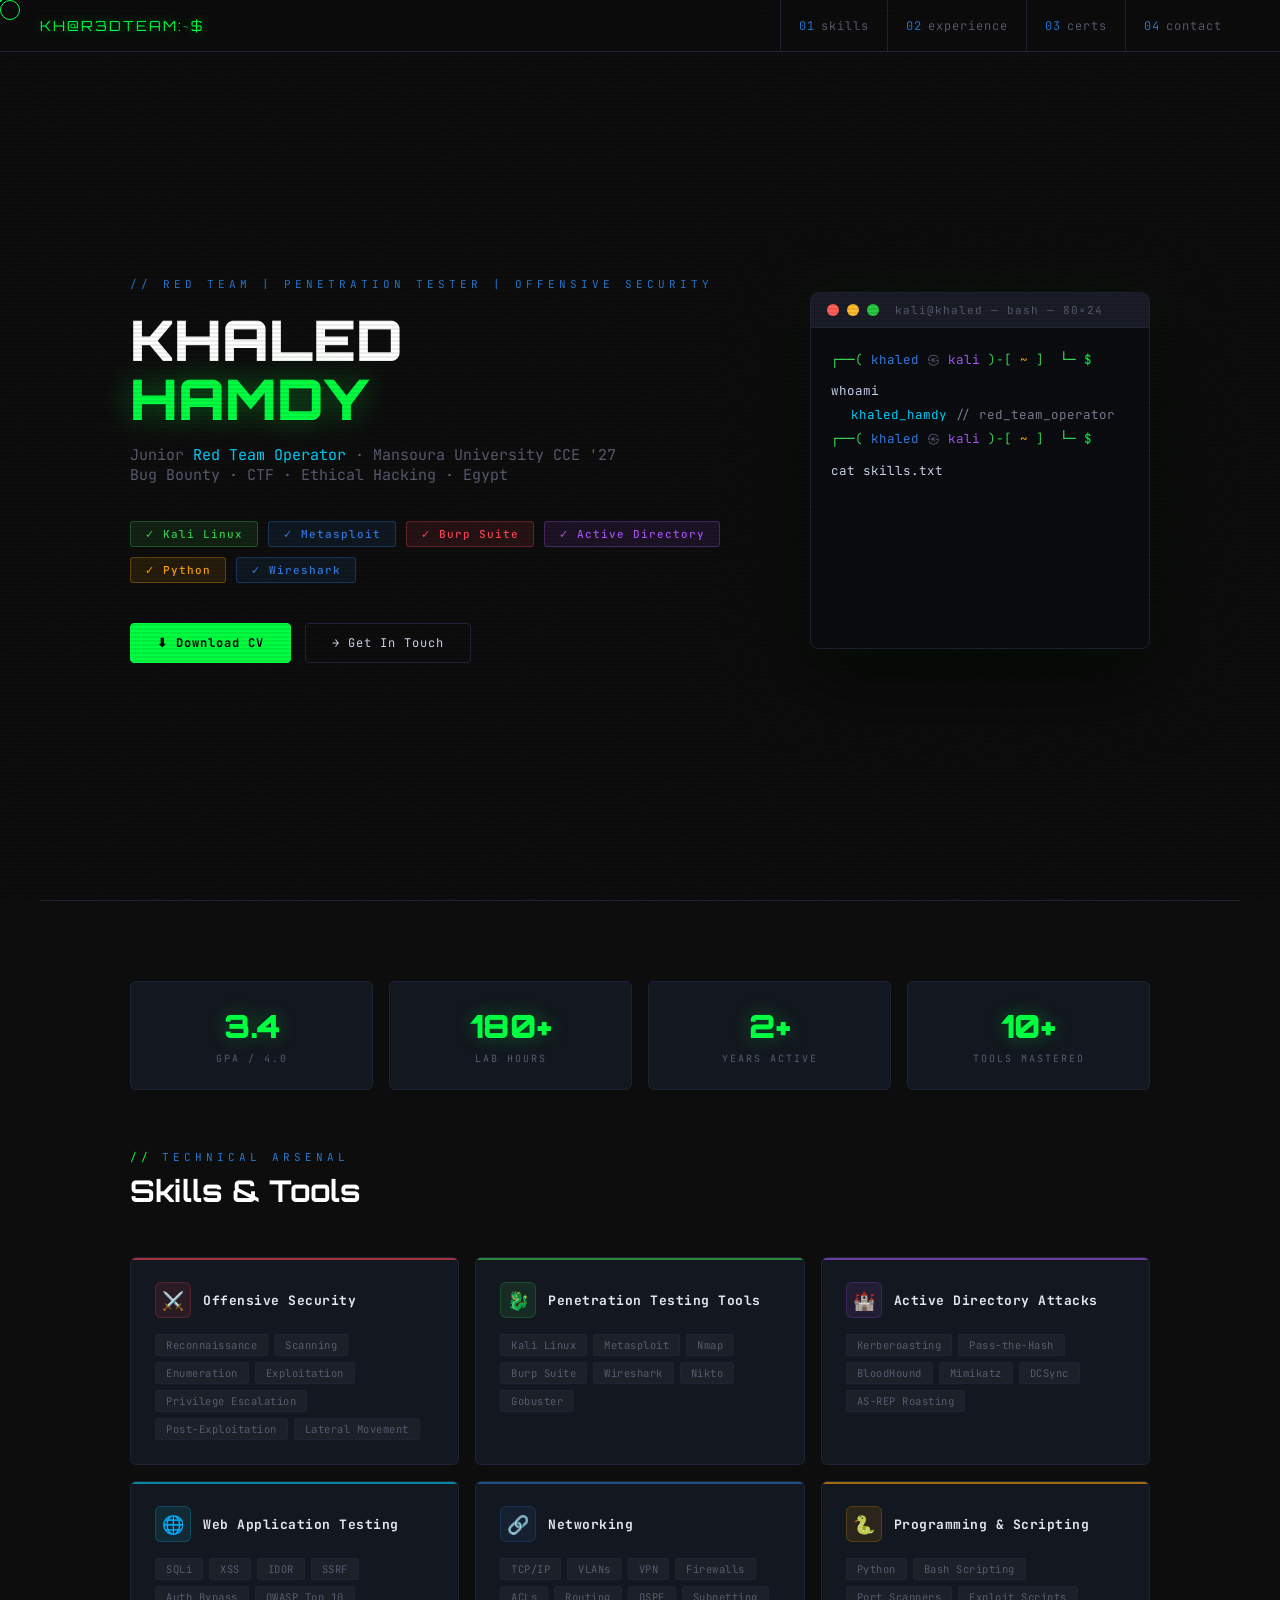
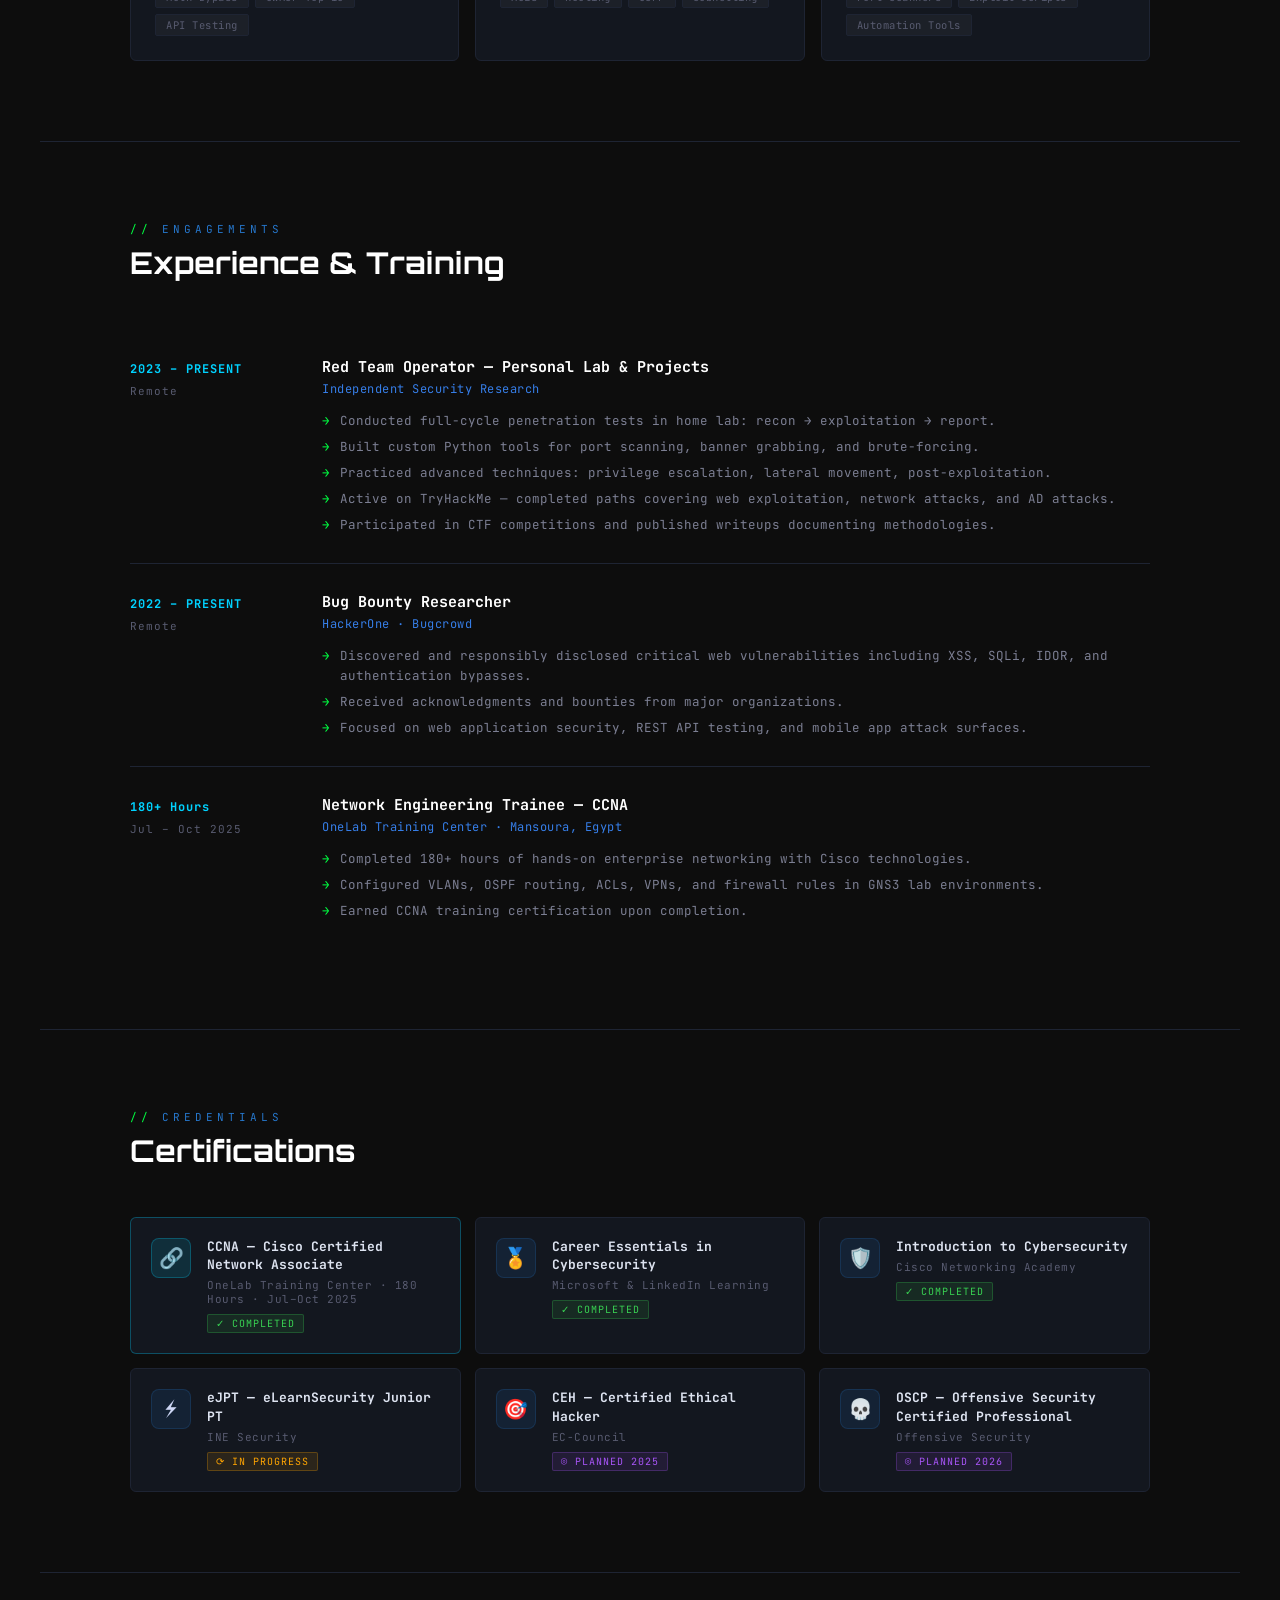
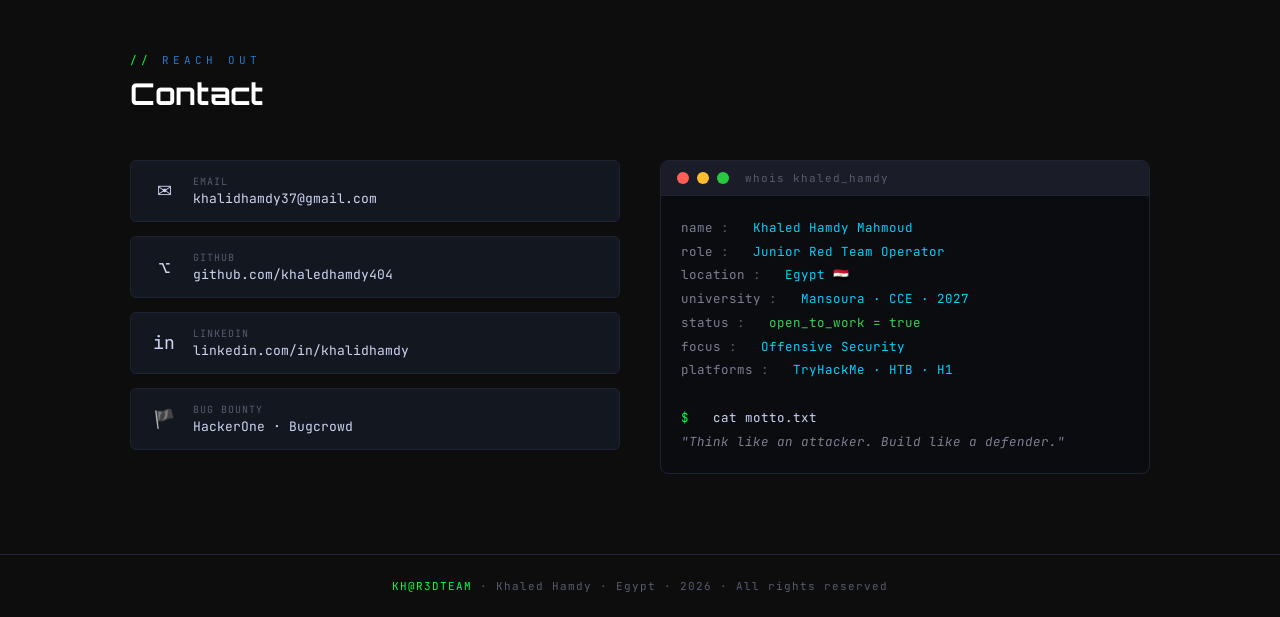
==== commit 5792afe5: "Update print statement from 'Hello' to 'Goodbye'" ====
--- a/index.html
+++ b/index.html
@@ -25,9 +25,7 @@
 }
 
 * { margin:0; padding:0; box-sizing:border-box; }
-
 html { scroll-behavior: smooth; }
-
 body {
   background: var(--bg);
   color: var(--text);
@@ -37,7 +35,6 @@
   overflow-x: hidden;
 }
 
-/* CUSTOM CURSOR */
 .cursor {
   position: fixed;
   width: 20px; height: 20px;
@@ -58,23 +55,14 @@
   transform: translate(-50%, -50%);
 }
 
-/* SCANLINE */
 body::after {
   content: '';
   position: fixed;
   inset: 0;
-  background: repeating-linear-gradient(
-    0deg,
-    transparent,
-    transparent 2px,
-    rgba(0,0,0,0.08) 2px,
-    rgba(0,0,0,0.08) 4px
-  );
+  background: repeating-linear-gradient(0deg,transparent,transparent 2px,rgba(0,0,0,0.08) 2px,rgba(0,0,0,0.08) 4px);
   pointer-events: none;
   z-index: 9998;
 }
-
-/* NOISE */
 body::before {
   content: '';
   position: fixed;
@@ -85,7 +73,6 @@
   opacity: 0.4;
 }
 
-/* NAV */
 nav {
   position: fixed;
   top: 0; left: 0; right: 0;
@@ -97,9 +84,7 @@
   height: 52px;
   display: flex;
   align-items: center;
-  gap: 0;
-}
-
+}
 .nav-logo {
   font-family: 'Orbitron', monospace;
   font-size: 14px;
@@ -108,13 +93,7 @@
   margin-right: auto;
   text-shadow: 0 0 12px rgba(0,255,65,0.4);
 }
-
-.nav-links {
-  display: flex;
-  gap: 0;
-  list-style: none;
-}
-
+.nav-links { display: flex; gap: 0; list-style: none; }
 .nav-links a {
   display: block;
   padding: 0 18px;
@@ -127,15 +106,9 @@
   transition: color 0.2s, background 0.2s;
   border-left: 1px solid var(--border);
 }
-
-.nav-links a:hover {
-  color: var(--green2);
-  background: rgba(0,255,65,0.04);
-}
-
+.nav-links a:hover { color: var(--green2); background: rgba(0,255,65,0.04); }
 .nav-links a span { color: var(--kali-blue); margin-right: 6px; }
 
-/* HERO */
 .hero {
   min-height: 100vh;
   display: flex;
@@ -146,16 +119,9 @@
   max-width: 1100px;
   margin: 0 auto;
 }
-
 .hero-left { flex: 1; }
-.hero-right {
-  flex: 0 0 360px;
-  display: flex;
-  justify-content: flex-end;
-  align-items: center;
-}
-
-/* TERMINAL WINDOW */
+.hero-right { flex: 0 0 360px; display: flex; justify-content: flex-end; align-items: center; }
+
 .terminal {
   background: #0a0c10;
   border: 1px solid var(--border);
@@ -163,7 +129,6 @@
   overflow: hidden;
   box-shadow: 0 0 60px rgba(0,255,65,0.05), 0 24px 80px rgba(0,0,0,0.8);
 }
-
 .terminal-bar {
   background: #1a1d27;
   padding: 10px 16px;
@@ -172,26 +137,12 @@
   gap: 8px;
   border-bottom: 1px solid var(--border);
 }
-
 .t-dot { width: 12px; height: 12px; border-radius: 50%; }
 .t-red { background: #ff5f56; }
 .t-yellow { background: #febc2e; }
 .t-green { background: #28c840; }
-
-.terminal-title {
-  margin-left: 8px;
-  font-size: 11px;
-  color: var(--muted);
-  letter-spacing: 1px;
-}
-
-.terminal-body {
-  padding: 20px;
-  font-size: 12.5px;
-  line-height: 1.9;
-  min-height: 320px;
-}
-
+.terminal-title { margin-left: 8px; font-size: 11px; color: var(--muted); letter-spacing: 1px; }
+.terminal-body { padding: 20px; font-size: 12.5px; line-height: 1.9; min-height: 320px; }
 .t-line { display: flex; gap: 8px; flex-wrap: wrap; }
 .t-prompt { color: var(--green2); flex-shrink: 0; }
 .t-user { color: var(--kali-blue2); }
@@ -199,284 +150,62 @@
 .t-host { color: var(--purple); }
 .t-path { color: var(--yellow); }
 .t-cmd { color: var(--text); }
-.t-out { color: #7c7f93; padding-left: 0; }
+.t-out { color: #7c7f93; }
 .t-val { color: var(--cyan); }
 .t-red-t { color: var(--red); }
 .t-green-t { color: var(--green); }
-.t-blink {
-  display: inline-block;
-  width: 8px; height: 14px;
-  background: var(--green2);
-  vertical-align: middle;
-  animation: blink 1s step-end infinite;
-}
+.t-blink { display: inline-block; width: 8px; height: 14px; background: var(--green2); vertical-align: middle; animation: blink 1s step-end infinite; }
 @keyframes blink { 50% { opacity: 0; } }
 
-/* HERO TEXT */
-.hero-tag {
-  font-size: 11px;
-  letter-spacing: 4px;
-  color: var(--kali-blue);
-  text-transform: uppercase;
-  margin-bottom: 20px;
-  opacity: 0;
-  animation: fadeUp 0.6s 0.2s ease both;
-}
-
-.hero-name {
-  font-family: 'Orbitron', monospace;
-  font-size: clamp(32px, 5vw, 56px);
-  font-weight: 900;
-  color: #fff;
-  line-height: 1.05;
-  margin-bottom: 16px;
-  opacity: 0;
-  animation: fadeUp 0.6s 0.35s ease both;
-}
-
+.hero-tag { font-size: 11px; letter-spacing: 4px; color: var(--kali-blue); text-transform: uppercase; margin-bottom: 20px; opacity: 0; animation: fadeUp 0.6s 0.2s ease both; }
+.hero-name { font-family: 'Orbitron', monospace; font-size: clamp(32px, 5vw, 56px); font-weight: 900; color: #fff; line-height: 1.05; margin-bottom: 16px; opacity: 0; animation: fadeUp 0.6s 0.35s ease both; }
 .hero-name .accent { color: var(--green2); text-shadow: 0 0 30px rgba(0,255,65,0.4); }
-
-.hero-role {
-  font-size: 15px;
-  color: var(--muted);
-  margin-bottom: 36px;
-  opacity: 0;
-  animation: fadeUp 0.6s 0.5s ease both;
-}
-
+.hero-role { font-size: 15px; color: var(--muted); margin-bottom: 36px; opacity: 0; animation: fadeUp 0.6s 0.5s ease both; }
 .hero-role .hl { color: var(--cyan); }
-
-.hero-badges {
-  display: flex;
-  flex-wrap: wrap;
-  gap: 10px;
-  margin-bottom: 40px;
-  opacity: 0;
-  animation: fadeUp 0.6s 0.65s ease both;
-}
-
-.badge {
-  padding: 5px 14px;
-  border-radius: 3px;
-  font-size: 11px;
-  letter-spacing: 1px;
-  font-weight: 500;
-}
-
+.hero-badges { display: flex; flex-wrap: wrap; gap: 10px; margin-bottom: 40px; opacity: 0; animation: fadeUp 0.6s 0.65s ease both; }
+.badge { padding: 5px 14px; border-radius: 3px; font-size: 11px; letter-spacing: 1px; font-weight: 500; }
 .badge-green { background: rgba(57,211,83,0.1); border: 1px solid rgba(57,211,83,0.3); color: var(--green); }
 .badge-blue { background: rgba(38,119,204,0.1); border: 1px solid rgba(38,119,204,0.35); color: var(--kali-blue2); }
 .badge-red { background: rgba(255,71,87,0.1); border: 1px solid rgba(255,71,87,0.3); color: var(--red); }
 .badge-purple { background: rgba(168,85,247,0.1); border: 1px solid rgba(168,85,247,0.3); color: var(--purple); }
 .badge-yellow { background: rgba(255,165,2,0.1); border: 1px solid rgba(255,165,2,0.3); color: var(--yellow); }
-
-.hero-cta {
-  display: flex;
-  gap: 14px;
-  flex-wrap: wrap;
-  opacity: 0;
-  animation: fadeUp 0.6s 0.8s ease both;
-}
-
-.btn {
-  padding: 11px 26px;
-  border-radius: 4px;
-  font-family: 'JetBrains Mono', monospace;
-  font-size: 12px;
-  letter-spacing: 1px;
-  cursor: none;
-  text-decoration: none;
-  transition: all 0.2s;
-  display: inline-flex;
-  align-items: center;
-  gap: 8px;
-}
-
-.btn-primary {
-  background: var(--green2);
-  color: #000;
-  font-weight: 700;
-  border: 1px solid var(--green2);
-}
+.hero-cta { display: flex; gap: 14px; flex-wrap: wrap; opacity: 0; animation: fadeUp 0.6s 0.8s ease both; }
+.btn { padding: 11px 26px; border-radius: 4px; font-family: 'JetBrains Mono', monospace; font-size: 12px; letter-spacing: 1px; cursor: none; text-decoration: none; transition: all 0.2s; display: inline-flex; align-items: center; gap: 8px; }
+.btn-primary { background: var(--green2); color: #000; font-weight: 700; border: 1px solid var(--green2); }
 .btn-primary:hover { box-shadow: 0 0 24px rgba(0,255,65,0.4); transform: translateY(-1px); }
-
-.btn-ghost {
-  background: transparent;
-  color: var(--text);
-  border: 1px solid var(--border);
-}
+.btn-ghost { background: transparent; color: var(--text); border: 1px solid var(--border); }
 .btn-ghost:hover { border-color: var(--kali-blue2); color: var(--kali-blue2); }
-
-@keyframes fadeUp {
-  from { opacity: 0; transform: translateY(16px); }
-  to { opacity: 1; transform: translateY(0); }
-}
-
-/* SECTIONS */
-section {
-  max-width: 1100px;
-  margin: 0 auto;
-  padding: 80px 40px;
-  position: relative;
-  z-index: 1;
-}
-
-.section-label {
-  font-size: 11px;
-  letter-spacing: 4px;
-  color: var(--kali-blue);
-  text-transform: uppercase;
-  margin-bottom: 8px;
-  display: flex;
-  align-items: center;
-  gap: 10px;
-}
+@keyframes fadeUp { from { opacity: 0; transform: translateY(16px); } to { opacity: 1; transform: translateY(0); } }
+
+section { max-width: 1100px; margin: 0 auto; padding: 80px 40px; position: relative; z-index: 1; }
+.section-label { font-size: 11px; letter-spacing: 4px; color: var(--kali-blue); text-transform: uppercase; margin-bottom: 8px; display: flex; align-items: center; gap: 10px; }
 .section-label::before { content: '//'; color: var(--green2); }
-
-.section-title {
-  font-family: 'Orbitron', monospace;
-  font-size: clamp(20px, 3vw, 30px);
-  font-weight: 700;
-  color: #fff;
-  margin-bottom: 48px;
-}
-
-hr.sec-divider {
-  border: none;
-  border-top: 1px solid var(--border);
-  margin: 0 40px;
-}
-
-/* SKILLS GRID */
-.skills-grid {
-  display: grid;
-  grid-template-columns: repeat(auto-fit, minmax(260px, 1fr));
-  gap: 16px;
-}
-
-.skill-card {
-  background: var(--surface);
-  border: 1px solid var(--border);
-  border-radius: 6px;
-  padding: 24px;
-  transition: border-color 0.2s, box-shadow 0.2s;
-  position: relative;
-  overflow: hidden;
-}
-.skill-card::before {
-  content: '';
-  position: absolute;
-  top: 0; left: 0; right: 0;
-  height: 2px;
-  background: var(--accent-color, var(--green2));
-  opacity: 0.6;
-}
-.skill-card:hover {
-  border-color: var(--accent-color, var(--green2));
-  box-shadow: 0 0 20px rgba(0,255,65,0.06);
-}
-
-.skill-card-header {
-  display: flex;
-  align-items: center;
-  gap: 12px;
-  margin-bottom: 16px;
-}
-
-.skill-icon {
-  width: 36px; height: 36px;
-  border-radius: 6px;
-  display: flex;
-  align-items: center;
-  justify-content: center;
-  font-size: 18px;
-  flex-shrink: 0;
-}
-
-.skill-card-title {
-  font-size: 13px;
-  font-weight: 700;
-  color: #e2e8f0;
-  letter-spacing: 0.5px;
-}
-
-.skill-tags {
-  display: flex;
-  flex-wrap: wrap;
-  gap: 6px;
-}
-
-.skill-tag {
-  padding: 3px 10px;
-  border-radius: 2px;
-  font-size: 10.5px;
-  background: rgba(255,255,255,0.04);
-  border: 1px solid var(--border);
-  color: var(--muted);
-  letter-spacing: 0.5px;
-}
-
-/* EXPERIENCE */
+.section-title { font-family: 'Orbitron', monospace; font-size: clamp(20px, 3vw, 30px); font-weight: 700; color: #fff; margin-bottom: 48px; }
+hr.sec-divider { border: none; border-top: 1px solid var(--border); margin: 0 40px; }
+
+.skills-grid { display: grid; grid-template-columns: repeat(auto-fit, minmax(260px, 1fr)); gap: 16px; }
+.skill-card { background: var(--surface); border: 1px solid var(--border); border-radius: 6px; padding: 24px; transition: border-color 0.2s, box-shadow 0.2s; position: relative; overflow: hidden; }
+.skill-card::before { content: ''; position: absolute; top: 0; left: 0; right: 0; height: 2px; background: var(--accent-color, var(--green2)); opacity: 0.6; }
+.skill-card:hover { border-color: var(--accent-color, var(--green2)); box-shadow: 0 0 20px rgba(0,255,65,0.06); }
+.skill-card-header { display: flex; align-items: center; gap: 12px; margin-bottom: 16px; }
+.skill-icon { width: 36px; height: 36px; border-radius: 6px; display: flex; align-items: center; justify-content: center; font-size: 18px; flex-shrink: 0; }
+.skill-card-title { font-size: 13px; font-weight: 700; color: #e2e8f0; letter-spacing: 0.5px; }
+.skill-tags { display: flex; flex-wrap: wrap; gap: 6px; }
+.skill-tag { padding: 3px 10px; border-radius: 2px; font-size: 10.5px; background: rgba(255,255,255,0.04); border: 1px solid var(--border); color: var(--muted); letter-spacing: 0.5px; }
+
 .exp-list { display: flex; flex-direction: column; gap: 0; }
-
-.exp-item {
-  display: grid;
-  grid-template-columns: 160px 1fr;
-  gap: 0 32px;
-  padding: 28px 0;
-  border-bottom: 1px solid var(--border);
-  position: relative;
-}
-
+.exp-item { display: grid; grid-template-columns: 160px 1fr; gap: 0 32px; padding: 28px 0; border-bottom: 1px solid var(--border); }
 .exp-item:last-child { border-bottom: none; }
-
-.exp-date {
-  font-size: 11px;
-  color: var(--muted);
-  letter-spacing: 1px;
-  padding-top: 3px;
-  line-height: 1.6;
-}
+.exp-date { font-size: 11px; color: var(--muted); letter-spacing: 1px; padding-top: 3px; line-height: 1.6; }
 .exp-date strong { display: block; color: var(--cyan); font-size: 12px; margin-bottom: 4px; }
-
-.exp-content {}
-
-.exp-title {
-  font-size: 15px;
-  font-weight: 700;
-  color: #fff;
-  margin-bottom: 4px;
-}
-
-.exp-org {
-  font-size: 12px;
-  color: var(--kali-blue2);
-  margin-bottom: 14px;
-  letter-spacing: 0.5px;
-}
-
-.exp-bullets {
-  list-style: none;
-  display: flex;
-  flex-direction: column;
-  gap: 6px;
-}
-
-.exp-bullets li {
-  font-size: 12.5px;
-  color: #7c7f93;
-  display: flex;
-  gap: 10px;
-  line-height: 1.6;
-}
+.exp-title { font-size: 15px; font-weight: 700; color: #fff; margin-bottom: 4px; }
+.exp-org { font-size: 12px; color: var(--kali-blue2); margin-bottom: 14px; letter-spacing: 0.5px; }
+.exp-bullets { list-style: none; display: flex; flex-direction: column; gap: 6px; }
+.exp-bullets li { font-size: 12.5px; color: #7c7f93; display: flex; gap: 10px; line-height: 1.6; }
 .exp-bullets li::before { content: '→'; color: var(--green2); flex-shrink: 0; }
 
 /* CERTS */
-.certs-grid {
-  display: grid;
-  grid-template-columns: repeat(auto-fill, minmax(280px, 1fr));
-  gap: 14px;
-}
-
+.certs-grid { display: grid; grid-template-columns: repeat(auto-fill, minmax(280px, 1fr)); gap: 14px; }
 .cert-card {
   background: var(--surface);
   border: 1px solid var(--border);
@@ -485,136 +214,109 @@
   display: flex;
   align-items: flex-start;
   gap: 16px;
-  transition: border-color 0.2s;
+  transition: border-color 0.2s, box-shadow 0.2s;
+  text-decoration: none;
+  color: inherit;
 }
 .cert-card:hover { border-color: var(--kali-blue2); }
 
-.cert-icon {
-  width: 40px; height: 40px;
-  border-radius: 8px;
-  display: flex;
-  align-items: center;
-  justify-content: center;
-  font-size: 20px;
-  flex-shrink: 0;
-  background: rgba(38,119,204,0.12);
-  border: 1px solid rgba(38,119,204,0.2);
-}
-
-.cert-name {
-  font-size: 13px;
-  font-weight: 700;
-  color: #dde3f0;
-  margin-bottom: 4px;
-  line-height: 1.4;
-}
-
-.cert-issuer {
-  font-size: 11px;
-  color: var(--muted);
-  letter-spacing: 0.5px;
-}
-
-.cert-status {
-  display: inline-block;
-  margin-top: 8px;
-  padding: 2px 8px;
-  border-radius: 2px;
-  font-size: 10px;
-  letter-spacing: 1px;
-}
+/* Clickable CCNA cert */
+.cert-card.cert-clickable {
+  cursor: none;
+  position: relative;
+  border-color: rgba(0,210,255,0.3);
+}
+.cert-card.cert-clickable::after {
+  content: '↗ VIEW CERT';
+  position: absolute;
+  top: 12px; right: 12px;
+  font-size: 9px;
+  letter-spacing: 1.5px;
+  color: var(--cyan);
+  opacity: 0;
+  transition: opacity 0.2s;
+}
+.cert-card.cert-clickable:hover {
+  border-color: var(--cyan);
+  box-shadow: 0 0 24px rgba(0,210,255,0.12);
+}
+.cert-card.cert-clickable:hover::after { opacity: 1; }
+
+.cert-icon { width: 40px; height: 40px; border-radius: 8px; display: flex; align-items: center; justify-content: center; font-size: 20px; flex-shrink: 0; background: rgba(38,119,204,0.12); border: 1px solid rgba(38,119,204,0.2); }
+.cert-name { font-size: 13px; font-weight: 700; color: #dde3f0; margin-bottom: 4px; line-height: 1.4; }
+.cert-issuer { font-size: 11px; color: var(--muted); letter-spacing: 0.5px; }
+.cert-status { display: inline-block; margin-top: 8px; padding: 2px 8px; border-radius: 2px; font-size: 10px; letter-spacing: 1px; }
 .cert-done { background: rgba(57,211,83,0.1); color: var(--green); border: 1px solid rgba(57,211,83,0.25); }
 .cert-progress { background: rgba(255,165,2,0.1); color: var(--yellow); border: 1px solid rgba(255,165,2,0.25); }
 .cert-planned { background: rgba(168,85,247,0.1); color: var(--purple); border: 1px solid rgba(168,85,247,0.25); }
 
-/* STATS */
-.stats-row {
-  display: grid;
-  grid-template-columns: repeat(4, 1fr);
-  gap: 16px;
-  margin-bottom: 60px;
-}
-
-.stat-card {
+/* CERT MODAL */
+.cert-modal-overlay {
+  display: none;
+  position: fixed;
+  inset: 0;
+  background: rgba(0,0,0,0.88);
+  z-index: 10000;
+  align-items: center;
+  justify-content: center;
+  backdrop-filter: blur(8px);
+}
+.cert-modal-overlay.active { display: flex; }
+.cert-modal {
   background: var(--surface);
-  border: 1px solid var(--border);
-  border-radius: 6px;
-  padding: 24px;
-  text-align: center;
-}
-
-.stat-num {
-  font-family: 'Orbitron', monospace;
-  font-size: 32px;
-  font-weight: 900;
-  color: var(--green2);
-  text-shadow: 0 0 20px rgba(0,255,65,0.3);
-  margin-bottom: 6px;
-}
-
-.stat-label {
-  font-size: 10px;
-  color: var(--muted);
-  letter-spacing: 2px;
-  text-transform: uppercase;
-}
-
-/* CONTACT */
-.contact-grid {
-  display: grid;
-  grid-template-columns: 1fr 1fr;
-  gap: 40px;
-  align-items: start;
-}
-
-.contact-info {
+  border: 1px solid var(--cyan);
+  border-radius: 10px;
+  overflow: hidden;
+  max-width: 92vw;
+  max-height: 92vh;
+  box-shadow: 0 0 80px rgba(0,210,255,0.2);
   display: flex;
   flex-direction: column;
-  gap: 14px;
-}
-
-.contact-link {
+}
+.cert-modal-bar {
+  background: #1a1d27;
+  padding: 12px 18px;
   display: flex;
   align-items: center;
-  gap: 14px;
-  padding: 14px 18px;
-  background: var(--surface);
+  justify-content: space-between;
+  border-bottom: 1px solid var(--border);
+  flex-shrink: 0;
+}
+.cert-modal-title { font-size: 12px; color: var(--cyan); letter-spacing: 1.5px; }
+.cert-modal-close {
+  background: none;
   border: 1px solid var(--border);
-  border-radius: 6px;
-  text-decoration: none;
-  color: var(--text);
-  font-size: 13px;
+  color: var(--muted);
+  font-family: 'JetBrains Mono', monospace;
+  font-size: 11px;
+  padding: 5px 14px;
+  border-radius: 3px;
+  cursor: none;
   transition: border-color 0.2s, color 0.2s;
-}
+  letter-spacing: 1px;
+}
+.cert-modal-close:hover { border-color: var(--red); color: var(--red); }
+.cert-modal-img { max-width: 100%; max-height: calc(92vh - 60px); display: block; object-fit: contain; }
+
+/* STATS */
+.stats-row { display: grid; grid-template-columns: repeat(4, 1fr); gap: 16px; margin-bottom: 60px; }
+.stat-card { background: var(--surface); border: 1px solid var(--border); border-radius: 6px; padding: 24px; text-align: center; }
+.stat-num { font-family: 'Orbitron', monospace; font-size: 32px; font-weight: 900; color: var(--green2); text-shadow: 0 0 20px rgba(0,255,65,0.3); margin-bottom: 6px; }
+.stat-label { font-size: 10px; color: var(--muted); letter-spacing: 2px; text-transform: uppercase; }
+
+.contact-grid { display: grid; grid-template-columns: 1fr 1fr; gap: 40px; align-items: start; }
+.contact-info { display: flex; flex-direction: column; gap: 14px; }
+.contact-link { display: flex; align-items: center; gap: 14px; padding: 14px 18px; background: var(--surface); border: 1px solid var(--border); border-radius: 6px; text-decoration: none; color: var(--text); font-size: 13px; transition: border-color 0.2s, color 0.2s; }
 .contact-link:hover { border-color: var(--green2); color: var(--green2); }
 .contact-link .cl-icon { font-size: 18px; width: 30px; text-align: center; }
 .contact-link .cl-label { color: var(--muted); font-size: 10px; letter-spacing: 1px; display: block; margin-bottom: 2px; }
 .contact-link .cl-val { font-size: 13px; }
-
-/* MINI TERMINAL */
-.mini-terminal {
-  background: #0a0c10;
-  border: 1px solid var(--border);
-  border-radius: 8px;
-  overflow: hidden;
-}
-
+.mini-terminal { background: #0a0c10; border: 1px solid var(--border); border-radius: 8px; overflow: hidden; }
 .mini-terminal .terminal-body { min-height: 200px; }
 
-/* FOOTER */
-footer {
-  border-top: 1px solid var(--border);
-  padding: 24px 40px;
-  text-align: center;
-  font-size: 11px;
-  color: var(--muted);
-  letter-spacing: 1px;
-  position: relative;
-  z-index: 1;
-}
+footer { border-top: 1px solid var(--border); padding: 24px 40px; text-align: center; font-size: 11px; color: var(--muted); letter-spacing: 1px; position: relative; z-index: 1; }
 footer span { color: var(--green2); }
 
-/* RESPONSIVE */
 @media (max-width: 768px) {
   nav { padding: 0 20px; }
   .nav-links { display: none; }
@@ -632,6 +334,17 @@
 
 <div class="cursor" id="cursor"></div>
 <div class="cursor-dot" id="cursorDot"></div>
+
+<!-- CERT MODAL -->
+<div class="cert-modal-overlay" id="certModal">
+  <div class="cert-modal">
+    <div class="cert-modal-bar">
+      <span class="cert-modal-title" id="certModalTitle">CERTIFICATE</span>
+      <button class="cert-modal-close" onclick="closeCertModal()">✕ CLOSE</button>
+    </div>
+    <img class="cert-modal-img" id="certModalImg" src="" alt="Certificate">
+  </div>
+</div>
 
 <!-- NAV -->
 <nav>
@@ -663,7 +376,6 @@
       <a href="#contact" class="btn btn-ghost">→ Get In Touch</a>
     </div>
   </div>
-
   <div class="hero-right">
     <div class="terminal" style="width:340px">
       <div class="terminal-bar">
@@ -672,8 +384,7 @@
         <div class="t-dot t-green"></div>
         <span class="terminal-title">kali@khaled — bash — 80×24</span>
       </div>
-      <div class="terminal-body" id="typedTerminal">
-      </div>
+      <div class="terminal-body" id="typedTerminal"></div>
     </div>
   </div>
 </div>
@@ -688,7 +399,7 @@
       <div class="stat-label">GPA / 4.0</div>
     </div>
     <div class="stat-card">
-      <div class="stat-num">120+</div>
+      <div class="stat-num">180+</div>
       <div class="stat-label">Lab Hours</div>
     </div>
     <div class="stat-card">
@@ -701,106 +412,65 @@
     </div>
   </div>
 
-<!-- SKILLS -->
+  <!-- SKILLS -->
   <div id="skills">
     <div class="section-label">Technical Arsenal</div>
     <div class="section-title">Skills & Tools</div>
     <div class="skills-grid">
-
       <div class="skill-card" style="--accent-color: #ff4757">
         <div class="skill-card-header">
           <div class="skill-icon" style="background:rgba(255,71,87,0.1);border:1px solid rgba(255,71,87,0.2)">⚔️</div>
           <div class="skill-card-title">Offensive Security</div>
         </div>
         <div class="skill-tags">
-          <span class="skill-tag">Reconnaissance</span>
-          <span class="skill-tag">Scanning</span>
-          <span class="skill-tag">Enumeration</span>
-          <span class="skill-tag">Exploitation</span>
-          <span class="skill-tag">Privilege Escalation</span>
-          <span class="skill-tag">Post-Exploitation</span>
-          <span class="skill-tag">Lateral Movement</span>
-        </div>
-      </div>
-
+          <span class="skill-tag">Reconnaissance</span><span class="skill-tag">Scanning</span><span class="skill-tag">Enumeration</span><span class="skill-tag">Exploitation</span><span class="skill-tag">Privilege Escalation</span><span class="skill-tag">Post-Exploitation</span><span class="skill-tag">Lateral Movement</span>
+        </div>
+      </div>
       <div class="skill-card" style="--accent-color: #39d353">
         <div class="skill-card-header">
           <div class="skill-icon" style="background:rgba(57,211,83,0.1);border:1px solid rgba(57,211,83,0.2)">🐉</div>
           <div class="skill-card-title">Penetration Testing Tools</div>
         </div>
         <div class="skill-tags">
-          <span class="skill-tag">Kali Linux</span>
-          <span class="skill-tag">Metasploit</span>
-          <span class="skill-tag">Nmap</span>
-          <span class="skill-tag">Burp Suite</span>
-          <span class="skill-tag">Wireshark</span>
-          <span class="skill-tag">Nikto</span>
-          <span class="skill-tag">Gobuster</span>
-        </div>
-      </div>
-
+          <span class="skill-tag">Kali Linux</span><span class="skill-tag">Metasploit</span><span class="skill-tag">Nmap</span><span class="skill-tag">Burp Suite</span><span class="skill-tag">Wireshark</span><span class="skill-tag">Nikto</span><span class="skill-tag">Gobuster</span>
+        </div>
+      </div>
       <div class="skill-card" style="--accent-color: #a855f7">
         <div class="skill-card-header">
           <div class="skill-icon" style="background:rgba(168,85,247,0.1);border:1px solid rgba(168,85,247,0.2)">🏰</div>
           <div class="skill-card-title">Active Directory Attacks</div>
         </div>
         <div class="skill-tags">
-          <span class="skill-tag">Kerberoasting</span>
-          <span class="skill-tag">Pass-the-Hash</span>
-          <span class="skill-tag">BloodHound</span>
-          <span class="skill-tag">Mimikatz</span>
-          <span class="skill-tag">DCSync</span>
-          <span class="skill-tag">AS-REP Roasting</span>
-        </div>
-      </div>
-
+          <span class="skill-tag">Kerberoasting</span><span class="skill-tag">Pass-the-Hash</span><span class="skill-tag">BloodHound</span><span class="skill-tag">Mimikatz</span><span class="skill-tag">DCSync</span><span class="skill-tag">AS-REP Roasting</span>
+        </div>
+      </div>
       <div class="skill-card" style="--accent-color: #00d2ff">
         <div class="skill-card-header">
           <div class="skill-icon" style="background:rgba(0,210,255,0.1);border:1px solid rgba(0,210,255,0.2)">🌐</div>
           <div class="skill-card-title">Web Application Testing</div>
         </div>
         <div class="skill-tags">
-          <span class="skill-tag">SQLi</span>
-          <span class="skill-tag">XSS</span>
-          <span class="skill-tag">IDOR</span>
-          <span class="skill-tag">SSRF</span>
-          <span class="skill-tag">Auth Bypass</span>
-          <span class="skill-tag">OWASP Top 10</span>
-          <span class="skill-tag">API Testing</span>
-        </div>
-      </div>
-
+          <span class="skill-tag">SQLi</span><span class="skill-tag">XSS</span><span class="skill-tag">IDOR</span><span class="skill-tag">SSRF</span><span class="skill-tag">Auth Bypass</span><span class="skill-tag">OWASP Top 10</span><span class="skill-tag">API Testing</span>
+        </div>
+      </div>
       <div class="skill-card" style="--accent-color: #2677cc">
         <div class="skill-card-header">
           <div class="skill-icon" style="background:rgba(38,119,204,0.1);border:1px solid rgba(38,119,204,0.2)">🔗</div>
           <div class="skill-card-title">Networking</div>
         </div>
         <div class="skill-tags">
-          <span class="skill-tag">TCP/IP</span>
-          <span class="skill-tag">VLANs</span>
-          <span class="skill-tag">VPN</span>
-          <span class="skill-tag">Firewalls</span>
-          <span class="skill-tag">ACLs</span>
-          <span class="skill-tag">Routing</span>
-          <span class="skill-tag">OSPF</span>
-          <span class="skill-tag">Subnetting</span>
-        </div>
-      </div>
-
+          <span class="skill-tag">TCP/IP</span><span class="skill-tag">VLANs</span><span class="skill-tag">VPN</span><span class="skill-tag">Firewalls</span><span class="skill-tag">ACLs</span><span class="skill-tag">Routing</span><span class="skill-tag">OSPF</span><span class="skill-tag">Subnetting</span>
+        </div>
+      </div>
       <div class="skill-card" style="--accent-color: #ffa502">
         <div class="skill-card-header">
           <div class="skill-icon" style="background:rgba(255,165,2,0.1);border:1px solid rgba(255,165,2,0.2)">🐍</div>
           <div class="skill-card-title">Programming & Scripting</div>
         </div>
         <div class="skill-tags">
-          <span class="skill-tag">Python</span>
-          <span class="skill-tag">Bash Scripting</span>
-          <span class="skill-tag">Port Scanners</span>
-          <span class="skill-tag">Exploit Scripts</span>
-          <span class="skill-tag">Automation Tools</span>
-        </div>
-      </div>
-
+          <span class="skill-tag">Python</span><span class="skill-tag">Bash Scripting</span><span class="skill-tag">Port Scanners</span><span class="skill-tag">Exploit Scripts</span><span class="skill-tag">Automation Tools</span>
+        </div>
+      </div>
     </div>
   </div>
 </section>
@@ -812,12 +482,8 @@
   <div class="section-label">Engagements</div>
   <div class="section-title">Experience & Training</div>
   <div class="exp-list">
-
     <div class="exp-item">
-      <div class="exp-date">
-        <strong>2023 – PRESENT</strong>
-        Remote
-      </div>
+      <div class="exp-date"><strong>2023 – PRESENT</strong>Remote</div>
       <div class="exp-content">
         <div class="exp-title">Red Team Operator — Personal Lab & Projects</div>
         <div class="exp-org">Independent Security Research</div>
@@ -830,12 +496,8 @@
         </ul>
       </div>
     </div>
-
     <div class="exp-item">
-      <div class="exp-date">
-        <strong>2022 – PRESENT</strong>
-        Remote
-      </div>
+      <div class="exp-date"><strong>2022 – PRESENT</strong>Remote</div>
       <div class="exp-content">
         <div class="exp-title">Bug Bounty Researcher</div>
         <div class="exp-org">HackerOne · Bugcrowd</div>
@@ -846,23 +508,18 @@
         </ul>
       </div>
     </div>
-
     <div class="exp-item">
-      <div class="exp-date">
-        <strong>120+ Hours</strong>
-        Certified
-      </div>
+      <div class="exp-date"><strong>180+ Hours</strong>Jul – Oct 2025</div>
       <div class="exp-content">
-        <div class="exp-title">Network Engineering Trainee</div>
-        <div class="exp-org">OneLab Training Program</div>
+        <div class="exp-title">Network Engineering Trainee — CCNA</div>
+        <div class="exp-org">OneLab Training Center · Mansoura, Egypt</div>
         <ul class="exp-bullets">
-          <li>Completed 120+ hours of hands-on enterprise networking with Cisco technologies.</li>
+          <li>Completed 180+ hours of hands-on enterprise networking with Cisco technologies.</li>
           <li>Configured VLANs, OSPF routing, ACLs, VPNs, and firewall rules in GNS3 lab environments.</li>
           <li>Earned CCNA training certification upon completion.</li>
         </ul>
       </div>
     </div>
-
   </div>
 </section>
 
@@ -873,6 +530,16 @@
   <div class="section-label">Credentials</div>
   <div class="section-title">Certifications</div>
   <div class="certs-grid">
+
+    <!-- CCNA — Clickable, opens modal -->
+    <div class="cert-card cert-clickable" onclick="openCertModal('CCNA_Certificate.png', 'CCNA — Cisco Certified Network Associate')">
+      <div class="cert-icon" style="background:rgba(0,210,255,0.12);border:1px solid rgba(0,210,255,0.25)">🔗</div>
+      <div>
+        <div class="cert-name">CCNA — Cisco Certified Network Associate</div>
+        <div class="cert-issuer">OneLab Training Center · 180 Hours · Jul–Oct 2025</div>
+        <span class="cert-status cert-done">✓ COMPLETED</span>
+      </div>
+    </div>
 
     <div class="cert-card">
       <div class="cert-icon">🏅</div>
@@ -889,15 +556,6 @@
         <div class="cert-name">Introduction to Cybersecurity</div>
         <div class="cert-issuer">Cisco Networking Academy</div>
         <span class="cert-status cert-done">✓ COMPLETED</span>
-      </div>
-    </div>
-
-    <div class="cert-card">
-      <div class="cert-icon">🔗</div>
-      <div>
-        <div class="cert-name">CCNA — Cisco Certified Network Associate</div>
-        <div class="cert-issuer">OneLab Training</div>
-        <span class="cert-status cert-done">✓ TRAINING COMPLETE</span>
       </div>
     </div>
 
@@ -941,34 +599,21 @@
     <div class="contact-info">
       <a href="mailto:khalidhamdy37@gmail.com" class="contact-link">
         <span class="cl-icon">✉</span>
-        <div>
-          <span class="cl-label">EMAIL</span>
-          <span class="cl-val">khalidhamdy37@gmail.com</span>
-        </div>
+        <div><span class="cl-label">EMAIL</span><span class="cl-val">khalidhamdy37@gmail.com</span></div>
       </a>
       <a href="https://github.com/khaledhamdy404" target="_blank" class="contact-link">
         <span class="cl-icon">⌥</span>
-        <div>
-          <span class="cl-label">GITHUB</span>
-          <span class="cl-val">github.com/khaledhamdy404</span>
-        </div>
+        <div><span class="cl-label">GITHUB</span><span class="cl-val">github.com/khaledhamdy404</span></div>
       </a>
       <a href="https://linkedin.com/in/khalidhamdy" target="_blank" class="contact-link">
         <span class="cl-icon">in</span>
-        <div>
-          <span class="cl-label">LINKEDIN</span>
-          <span class="cl-val">linkedin.com/in/khalidhamdy</span>
-        </div>
+        <div><span class="cl-label">LINKEDIN</span><span class="cl-val">linkedin.com/in/khalidhamdy</span></div>
       </a>
       <a href="https://www.hackerone.com" target="_blank" class="contact-link">
         <span class="cl-icon">🏴</span>
-        <div>
-          <span class="cl-label">BUG BOUNTY</span>
-          <span class="cl-val">HackerOne · Bugcrowd</span>
-        </div>
+        <div><span class="cl-label">BUG BOUNTY</span><span class="cl-val">HackerOne · Bugcrowd</span></div>
       </a>
     </div>
-
     <div class="mini-terminal">
       <div class="terminal-bar">
         <div class="t-dot t-red"></div>
@@ -1000,14 +645,28 @@
 // CURSOR
 const cursor = document.getElementById('cursor');
 const dot = document.getElementById('cursorDot');
-let mx = 0, my = 0;
 document.addEventListener('mousemove', e => {
-  mx = e.clientX; my = e.clientY;
-  dot.style.left = mx + 'px';
-  dot.style.top = my + 'px';
-  cursor.style.left = (mx - 10) + 'px';
-  cursor.style.top = (my - 10) + 'px';
+  dot.style.left = e.clientX + 'px';
+  dot.style.top = e.clientY + 'px';
+  cursor.style.left = (e.clientX - 10) + 'px';
+  cursor.style.top = (e.clientY - 10) + 'px';
 });
+
+// CERT MODAL
+function openCertModal(imgSrc, title) {
+  document.getElementById('certModalImg').src = imgSrc;
+  document.getElementById('certModalTitle').textContent = title;
+  document.getElementById('certModal').classList.add('active');
+  document.body.style.overflow = 'hidden';
+}
+function closeCertModal() {
+  document.getElementById('certModal').classList.remove('active');
+  document.body.style.overflow = '';
+}
+document.getElementById('certModal').addEventListener('click', function(e) {
+  if (e.target === this) closeCertModal();
+});
+document.addEventListener('keydown', e => { if (e.key === 'Escape') closeCertModal(); });
 
 // TERMINAL TYPEWRITER
 const lines = [
@@ -1027,7 +686,7 @@
 const tb = document.getElementById('typedTerminal');
 let li = 0;
 
-function makePromptLine(cmd) {
+function makePromptLine() {
   const div = document.createElement('div');
   div.className = 't-line';
   div.innerHTML = `<span class="t-green-t">┌──(</span><span class="t-user">khaled</span><span class="t-at">㉿</span><span class="t-host">kali</span><span class="t-green-t">)-[</span><span class="t-path">~</span><span class="t-green-t">]</span><br><span class="t-green-t">└─</span><span class="t-prompt">$</span>&nbsp;<span class="t-cmd" id="typeSpan"></span><span class="t-blink" id="typeBlink"></span>`;
@@ -1037,8 +696,7 @@
 function typeLine(spanEl, blinkEl, text, cb) {
   let i = 0;
   const interval = setInterval(() => {
-    spanEl.textContent += text[i];
-    i++;
+    spanEl.textContent += text[i]; i++;
     if (i >= text.length) { clearInterval(interval); if (cb) cb(); }
   }, 40);
 }
@@ -1046,14 +704,11 @@
 function renderNext() {
   if (li >= lines.length) return;
   const line = lines[li++];
-
   if (line.type === 'prompt') {
     const div = makePromptLine();
     tb.appendChild(div);
-    const sp = div.querySelector('#typeSpan');
-    const bl = div.querySelector('#typeBlink');
-    typeLine(sp, bl, line.text, () => {
-      bl.remove();
+    typeLine(div.querySelector('#typeSpan'), div.querySelector('#typeBlink'), line.text, () => {
+      div.querySelector('#typeBlink').remove();
       setTimeout(renderNext, 300);
     });
   } else if (line.type === 'output') {
@@ -1069,7 +724,6 @@
     tb.appendChild(div);
   }
 }
-
 setTimeout(renderNext, 800);
 </script>
 </body>
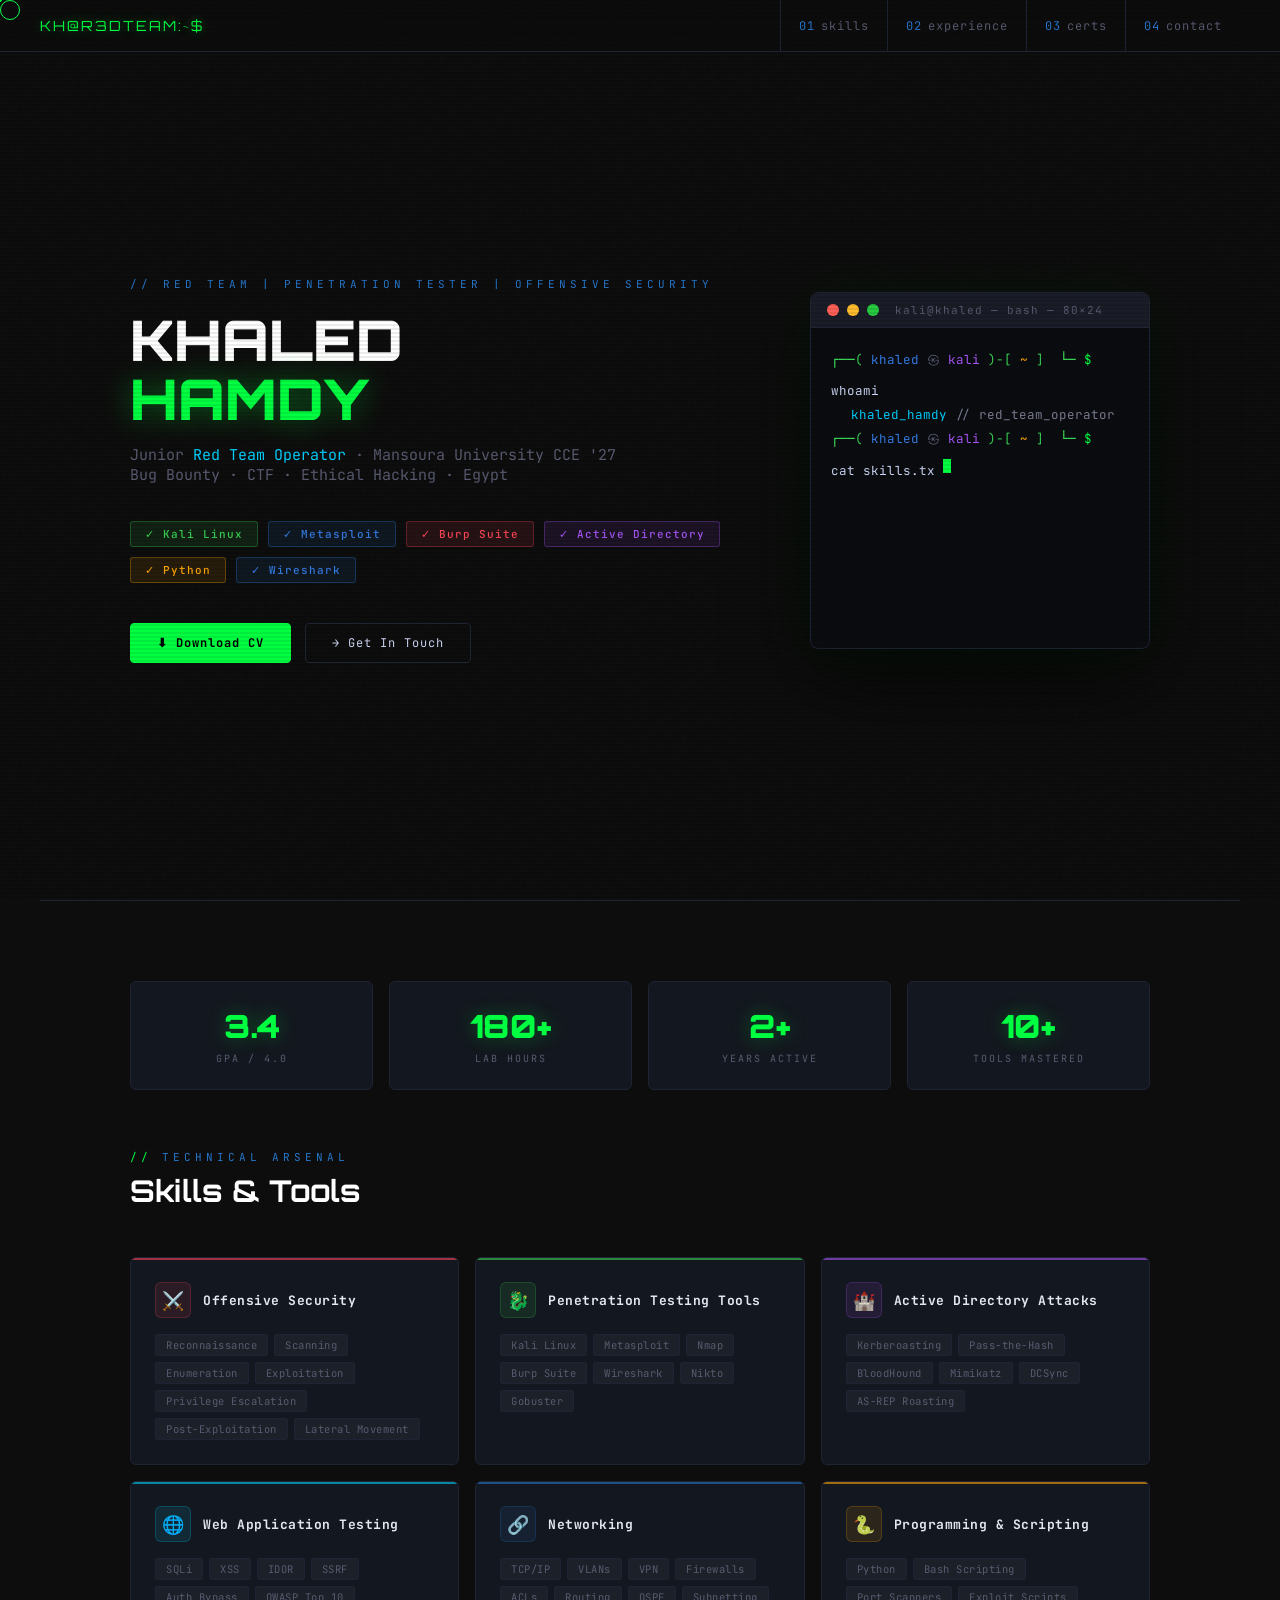
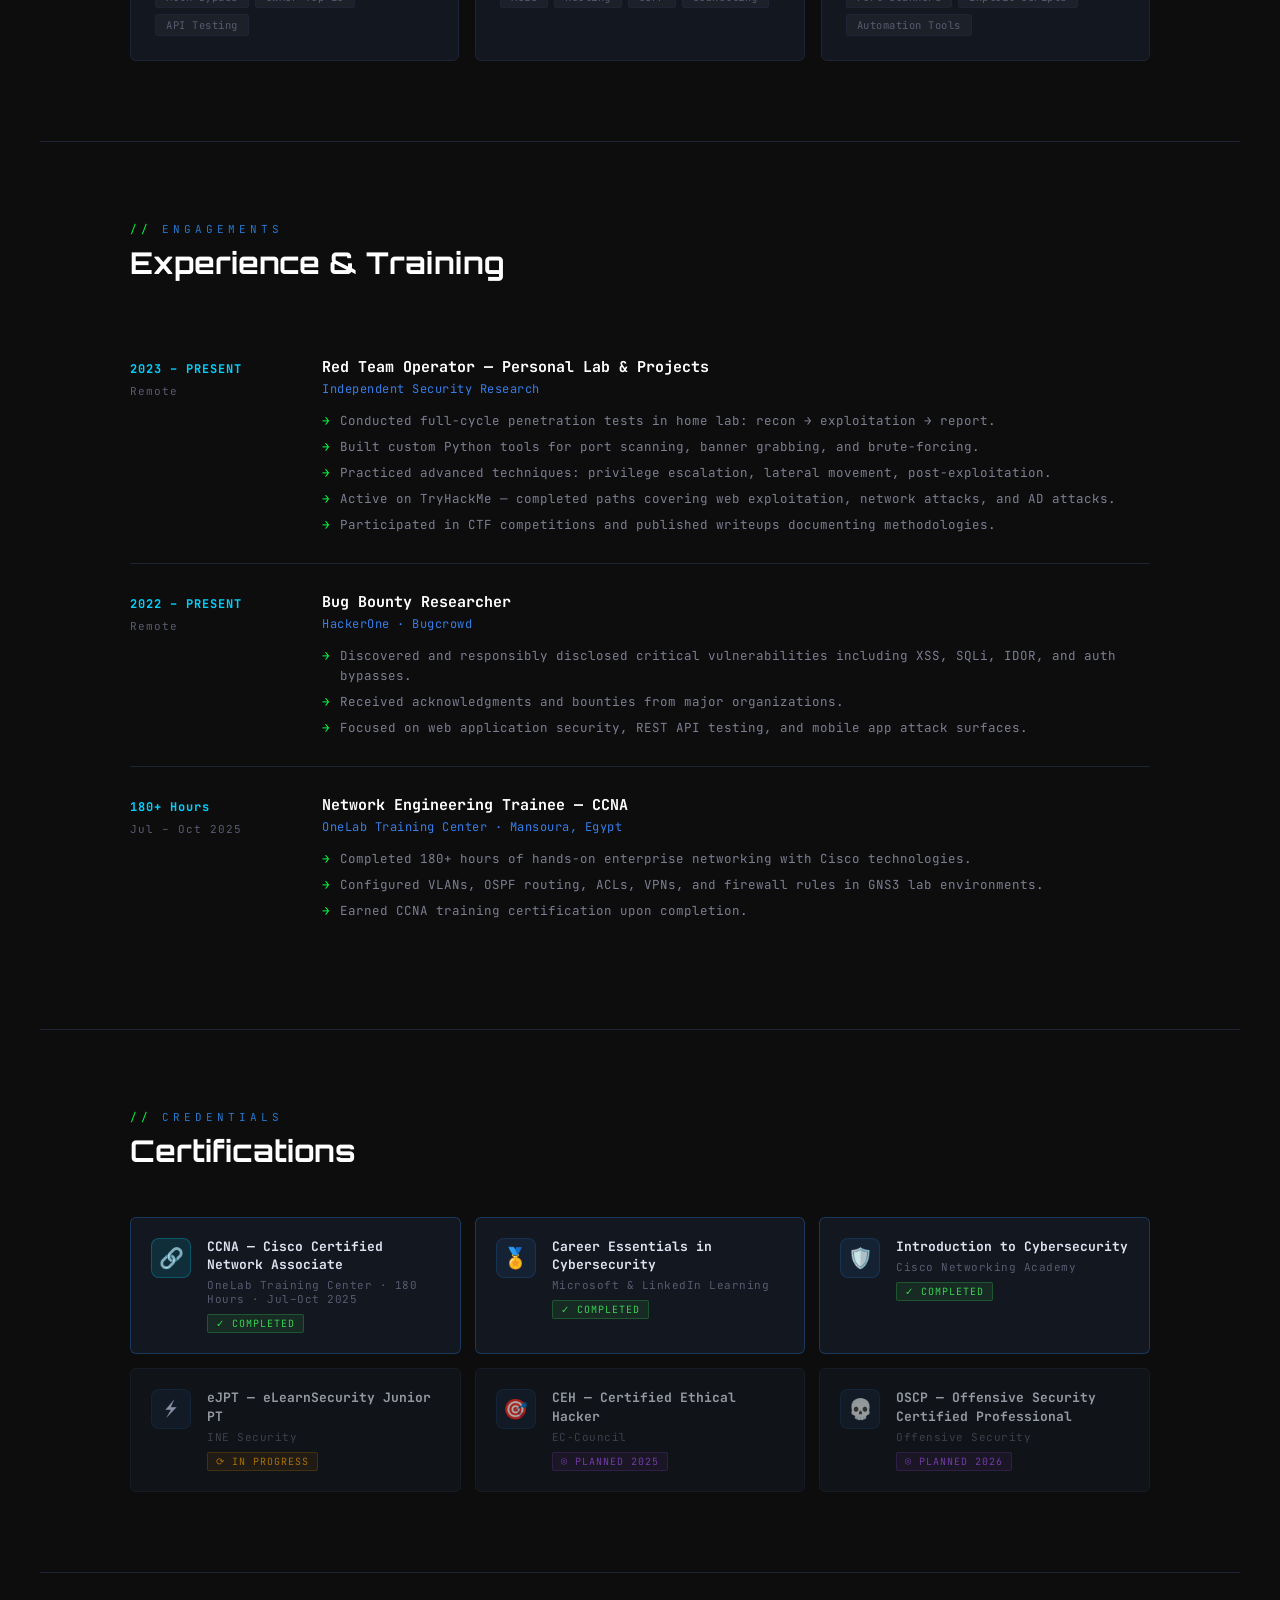
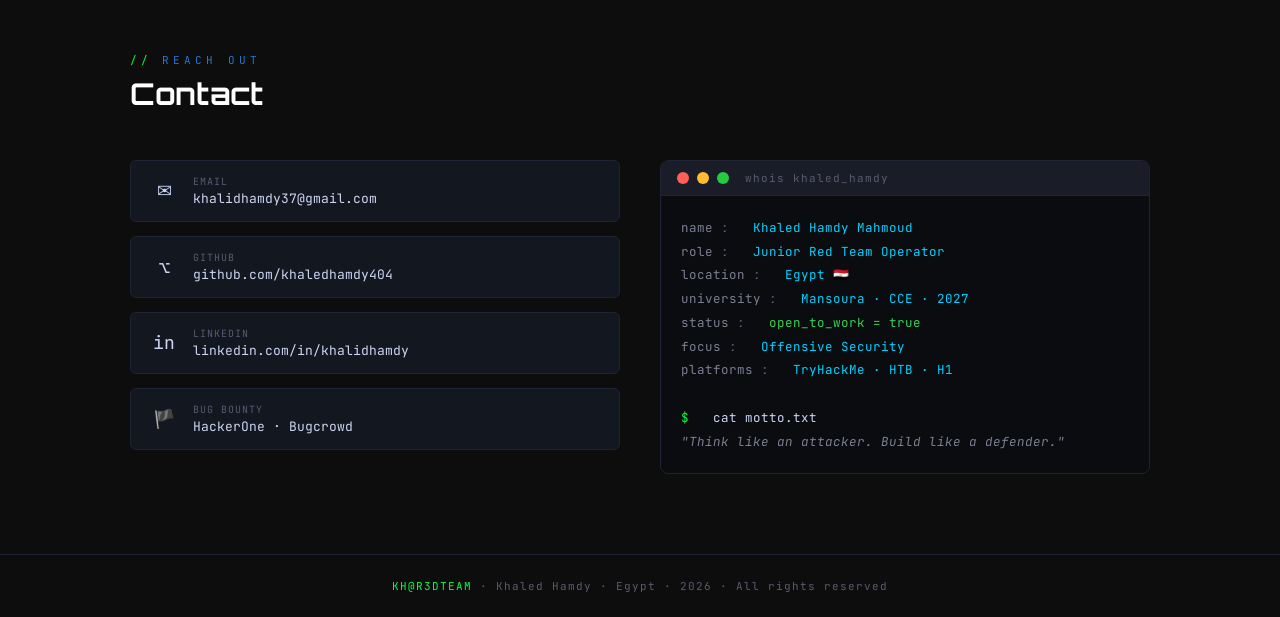
==== commit 1047725e: "Update index.html" ====
--- a/index.html
+++ b/index.html
@@ -7,326 +7,147 @@
 <link href="https://fonts.googleapis.com/css2?family=JetBrains+Mono:wght@300;400;500;700&family=Orbitron:wght@700;900&display=swap" rel="stylesheet">
 <style>
 :root {
-  --bg: #0d0d0d;
-  --bg2: #111318;
-  --surface: #13171f;
-  --border: #1e2433;
-  --kali-blue: #2677cc;
-  --kali-blue2: #367ee8;
-  --green: #39d353;
-  --green2: #00ff41;
-  --red: #ff4757;
-  --yellow: #ffa502;
-  --cyan: #00d2ff;
-  --purple: #a855f7;
-  --text: #cdd6f4;
-  --muted: #585b70;
-  --prompt: #89b4fa;
-}
-
+  --bg: #0d0d0d; --bg2: #111318; --surface: #13171f; --border: #1e2433;
+  --kali-blue: #2677cc; --kali-blue2: #367ee8; --green: #39d353; --green2: #00ff41;
+  --red: #ff4757; --yellow: #ffa502; --cyan: #00d2ff; --purple: #a855f7;
+  --text: #cdd6f4; --muted: #585b70;
+}
 * { margin:0; padding:0; box-sizing:border-box; }
 html { scroll-behavior: smooth; }
-body {
-  background: var(--bg);
-  color: var(--text);
-  font-family: 'JetBrains Mono', monospace;
-  font-size: 14px;
-  cursor: none;
-  overflow-x: hidden;
-}
-
-.cursor {
-  position: fixed;
-  width: 20px; height: 20px;
-  border: 1.5px solid var(--green2);
-  border-radius: 50%;
-  pointer-events: none;
-  z-index: 99999;
-  transition: transform 0.1s ease, opacity 0.2s;
-  mix-blend-mode: screen;
-}
-.cursor-dot {
-  position: fixed;
-  width: 4px; height: 4px;
-  background: var(--green2);
-  border-radius: 50%;
-  pointer-events: none;
-  z-index: 99999;
-  transform: translate(-50%, -50%);
-}
-
-body::after {
-  content: '';
-  position: fixed;
-  inset: 0;
-  background: repeating-linear-gradient(0deg,transparent,transparent 2px,rgba(0,0,0,0.08) 2px,rgba(0,0,0,0.08) 4px);
-  pointer-events: none;
-  z-index: 9998;
-}
-body::before {
-  content: '';
-  position: fixed;
-  inset: 0;
-  background-image: url("data:image/svg+xml,%3Csvg viewBox='0 0 256 256' xmlns='http://www.w3.org/2000/svg'%3E%3Cfilter id='n'%3E%3CfeTurbulence type='fractalNoise' baseFrequency='0.9' numOctaves='4' stitchTiles='stitch'/%3E%3C/filter%3E%3Crect width='100%25' height='100%25' filter='url(%23n)' opacity='0.03'/%3E%3C/svg%3E");
-  pointer-events: none;
-  z-index: 0;
-  opacity: 0.4;
-}
-
-nav {
-  position: fixed;
-  top: 0; left: 0; right: 0;
-  z-index: 1000;
-  background: rgba(13,13,13,0.92);
-  backdrop-filter: blur(12px);
-  border-bottom: 1px solid var(--border);
-  padding: 0 40px;
-  height: 52px;
-  display: flex;
-  align-items: center;
-}
-.nav-logo {
-  font-family: 'Orbitron', monospace;
-  font-size: 14px;
-  color: var(--green2);
-  letter-spacing: 2px;
-  margin-right: auto;
-  text-shadow: 0 0 12px rgba(0,255,65,0.4);
-}
-.nav-links { display: flex; gap: 0; list-style: none; }
-.nav-links a {
-  display: block;
-  padding: 0 18px;
-  height: 52px;
-  line-height: 52px;
-  color: var(--muted);
-  text-decoration: none;
-  font-size: 12px;
-  letter-spacing: 1px;
-  transition: color 0.2s, background 0.2s;
-  border-left: 1px solid var(--border);
-}
-.nav-links a:hover { color: var(--green2); background: rgba(0,255,65,0.04); }
-.nav-links a span { color: var(--kali-blue); margin-right: 6px; }
-
-.hero {
-  min-height: 100vh;
-  display: flex;
-  align-items: center;
-  padding: 100px 40px 60px;
-  position: relative;
-  z-index: 1;
-  max-width: 1100px;
-  margin: 0 auto;
-}
-.hero-left { flex: 1; }
-.hero-right { flex: 0 0 360px; display: flex; justify-content: flex-end; align-items: center; }
-
-.terminal {
-  background: #0a0c10;
-  border: 1px solid var(--border);
-  border-radius: 8px;
-  overflow: hidden;
-  box-shadow: 0 0 60px rgba(0,255,65,0.05), 0 24px 80px rgba(0,0,0,0.8);
-}
-.terminal-bar {
-  background: #1a1d27;
-  padding: 10px 16px;
-  display: flex;
-  align-items: center;
-  gap: 8px;
-  border-bottom: 1px solid var(--border);
-}
-.t-dot { width: 12px; height: 12px; border-radius: 50%; }
-.t-red { background: #ff5f56; }
-.t-yellow { background: #febc2e; }
-.t-green { background: #28c840; }
-.terminal-title { margin-left: 8px; font-size: 11px; color: var(--muted); letter-spacing: 1px; }
-.terminal-body { padding: 20px; font-size: 12.5px; line-height: 1.9; min-height: 320px; }
-.t-line { display: flex; gap: 8px; flex-wrap: wrap; }
-.t-prompt { color: var(--green2); flex-shrink: 0; }
-.t-user { color: var(--kali-blue2); }
-.t-at { color: var(--muted); }
-.t-host { color: var(--purple); }
-.t-path { color: var(--yellow); }
-.t-cmd { color: var(--text); }
-.t-out { color: #7c7f93; }
-.t-val { color: var(--cyan); }
-.t-red-t { color: var(--red); }
-.t-green-t { color: var(--green); }
-.t-blink { display: inline-block; width: 8px; height: 14px; background: var(--green2); vertical-align: middle; animation: blink 1s step-end infinite; }
-@keyframes blink { 50% { opacity: 0; } }
-
-.hero-tag { font-size: 11px; letter-spacing: 4px; color: var(--kali-blue); text-transform: uppercase; margin-bottom: 20px; opacity: 0; animation: fadeUp 0.6s 0.2s ease both; }
-.hero-name { font-family: 'Orbitron', monospace; font-size: clamp(32px, 5vw, 56px); font-weight: 900; color: #fff; line-height: 1.05; margin-bottom: 16px; opacity: 0; animation: fadeUp 0.6s 0.35s ease both; }
-.hero-name .accent { color: var(--green2); text-shadow: 0 0 30px rgba(0,255,65,0.4); }
-.hero-role { font-size: 15px; color: var(--muted); margin-bottom: 36px; opacity: 0; animation: fadeUp 0.6s 0.5s ease both; }
-.hero-role .hl { color: var(--cyan); }
-.hero-badges { display: flex; flex-wrap: wrap; gap: 10px; margin-bottom: 40px; opacity: 0; animation: fadeUp 0.6s 0.65s ease both; }
-.badge { padding: 5px 14px; border-radius: 3px; font-size: 11px; letter-spacing: 1px; font-weight: 500; }
-.badge-green { background: rgba(57,211,83,0.1); border: 1px solid rgba(57,211,83,0.3); color: var(--green); }
-.badge-blue { background: rgba(38,119,204,0.1); border: 1px solid rgba(38,119,204,0.35); color: var(--kali-blue2); }
-.badge-red { background: rgba(255,71,87,0.1); border: 1px solid rgba(255,71,87,0.3); color: var(--red); }
-.badge-purple { background: rgba(168,85,247,0.1); border: 1px solid rgba(168,85,247,0.3); color: var(--purple); }
-.badge-yellow { background: rgba(255,165,2,0.1); border: 1px solid rgba(255,165,2,0.3); color: var(--yellow); }
-.hero-cta { display: flex; gap: 14px; flex-wrap: wrap; opacity: 0; animation: fadeUp 0.6s 0.8s ease both; }
-.btn { padding: 11px 26px; border-radius: 4px; font-family: 'JetBrains Mono', monospace; font-size: 12px; letter-spacing: 1px; cursor: none; text-decoration: none; transition: all 0.2s; display: inline-flex; align-items: center; gap: 8px; }
-.btn-primary { background: var(--green2); color: #000; font-weight: 700; border: 1px solid var(--green2); }
-.btn-primary:hover { box-shadow: 0 0 24px rgba(0,255,65,0.4); transform: translateY(-1px); }
-.btn-ghost { background: transparent; color: var(--text); border: 1px solid var(--border); }
-.btn-ghost:hover { border-color: var(--kali-blue2); color: var(--kali-blue2); }
-@keyframes fadeUp { from { opacity: 0; transform: translateY(16px); } to { opacity: 1; transform: translateY(0); } }
-
-section { max-width: 1100px; margin: 0 auto; padding: 80px 40px; position: relative; z-index: 1; }
-.section-label { font-size: 11px; letter-spacing: 4px; color: var(--kali-blue); text-transform: uppercase; margin-bottom: 8px; display: flex; align-items: center; gap: 10px; }
-.section-label::before { content: '//'; color: var(--green2); }
-.section-title { font-family: 'Orbitron', monospace; font-size: clamp(20px, 3vw, 30px); font-weight: 700; color: #fff; margin-bottom: 48px; }
-hr.sec-divider { border: none; border-top: 1px solid var(--border); margin: 0 40px; }
-
-.skills-grid { display: grid; grid-template-columns: repeat(auto-fit, minmax(260px, 1fr)); gap: 16px; }
-.skill-card { background: var(--surface); border: 1px solid var(--border); border-radius: 6px; padding: 24px; transition: border-color 0.2s, box-shadow 0.2s; position: relative; overflow: hidden; }
-.skill-card::before { content: ''; position: absolute; top: 0; left: 0; right: 0; height: 2px; background: var(--accent-color, var(--green2)); opacity: 0.6; }
-.skill-card:hover { border-color: var(--accent-color, var(--green2)); box-shadow: 0 0 20px rgba(0,255,65,0.06); }
-.skill-card-header { display: flex; align-items: center; gap: 12px; margin-bottom: 16px; }
-.skill-icon { width: 36px; height: 36px; border-radius: 6px; display: flex; align-items: center; justify-content: center; font-size: 18px; flex-shrink: 0; }
-.skill-card-title { font-size: 13px; font-weight: 700; color: #e2e8f0; letter-spacing: 0.5px; }
-.skill-tags { display: flex; flex-wrap: wrap; gap: 6px; }
-.skill-tag { padding: 3px 10px; border-radius: 2px; font-size: 10.5px; background: rgba(255,255,255,0.04); border: 1px solid var(--border); color: var(--muted); letter-spacing: 0.5px; }
-
-.exp-list { display: flex; flex-direction: column; gap: 0; }
-.exp-item { display: grid; grid-template-columns: 160px 1fr; gap: 0 32px; padding: 28px 0; border-bottom: 1px solid var(--border); }
-.exp-item:last-child { border-bottom: none; }
-.exp-date { font-size: 11px; color: var(--muted); letter-spacing: 1px; padding-top: 3px; line-height: 1.6; }
-.exp-date strong { display: block; color: var(--cyan); font-size: 12px; margin-bottom: 4px; }
-.exp-title { font-size: 15px; font-weight: 700; color: #fff; margin-bottom: 4px; }
-.exp-org { font-size: 12px; color: var(--kali-blue2); margin-bottom: 14px; letter-spacing: 0.5px; }
-.exp-bullets { list-style: none; display: flex; flex-direction: column; gap: 6px; }
-.exp-bullets li { font-size: 12.5px; color: #7c7f93; display: flex; gap: 10px; line-height: 1.6; }
-.exp-bullets li::before { content: '→'; color: var(--green2); flex-shrink: 0; }
+body { background:var(--bg); color:var(--text); font-family:'JetBrains Mono',monospace; font-size:14px; cursor:none; overflow-x:hidden; }
+.cursor { position:fixed; width:20px; height:20px; border:1.5px solid var(--green2); border-radius:50%; pointer-events:none; z-index:99999; transition:transform 0.1s; mix-blend-mode:screen; }
+.cursor-dot { position:fixed; width:4px; height:4px; background:var(--green2); border-radius:50%; pointer-events:none; z-index:99999; transform:translate(-50%,-50%); }
+body::after { content:''; position:fixed; inset:0; background:repeating-linear-gradient(0deg,transparent,transparent 2px,rgba(0,0,0,0.08) 2px,rgba(0,0,0,0.08) 4px); pointer-events:none; z-index:9998; }
+body::before { content:''; position:fixed; inset:0; background-image:url("data:image/svg+xml,%3Csvg viewBox='0 0 256 256' xmlns='http://www.w3.org/2000/svg'%3E%3Cfilter id='n'%3E%3CfeTurbulence type='fractalNoise' baseFrequency='0.9' numOctaves='4' stitchTiles='stitch'/%3E%3C/filter%3E%3Crect width='100%25' height='100%25' filter='url(%23n)' opacity='0.03'/%3E%3C/svg%3E"); pointer-events:none; z-index:0; opacity:0.4; }
+
+nav { position:fixed; top:0; left:0; right:0; z-index:1000; background:rgba(13,13,13,0.92); backdrop-filter:blur(12px); border-bottom:1px solid var(--border); padding:0 40px; height:52px; display:flex; align-items:center; }
+.nav-logo { font-family:'Orbitron',monospace; font-size:14px; color:var(--green2); letter-spacing:2px; margin-right:auto; text-shadow:0 0 12px rgba(0,255,65,0.4); }
+.nav-links { display:flex; list-style:none; }
+.nav-links a { display:block; padding:0 18px; height:52px; line-height:52px; color:var(--muted); text-decoration:none; font-size:12px; letter-spacing:1px; transition:color 0.2s,background 0.2s; border-left:1px solid var(--border); }
+.nav-links a:hover { color:var(--green2); background:rgba(0,255,65,0.04); }
+.nav-links a span { color:var(--kali-blue); margin-right:6px; }
+
+.hero { min-height:100vh; display:flex; align-items:center; padding:100px 40px 60px; position:relative; z-index:1; max-width:1100px; margin:0 auto; }
+.hero-left { flex:1; }
+.hero-right { flex:0 0 360px; display:flex; justify-content:flex-end; align-items:center; }
+.terminal { background:#0a0c10; border:1px solid var(--border); border-radius:8px; overflow:hidden; box-shadow:0 0 60px rgba(0,255,65,0.05),0 24px 80px rgba(0,0,0,0.8); }
+.terminal-bar { background:#1a1d27; padding:10px 16px; display:flex; align-items:center; gap:8px; border-bottom:1px solid var(--border); }
+.t-dot { width:12px; height:12px; border-radius:50%; }
+.t-red { background:#ff5f56; } .t-yellow { background:#febc2e; } .t-green { background:#28c840; }
+.terminal-title { margin-left:8px; font-size:11px; color:var(--muted); letter-spacing:1px; }
+.terminal-body { padding:20px; font-size:12.5px; line-height:1.9; min-height:320px; }
+.t-line { display:flex; gap:8px; flex-wrap:wrap; }
+.t-prompt { color:var(--green2); flex-shrink:0; } .t-user { color:var(--kali-blue2); } .t-at { color:var(--muted); }
+.t-host { color:var(--purple); } .t-path { color:var(--yellow); } .t-cmd { color:var(--text); }
+.t-out { color:#7c7f93; } .t-val { color:var(--cyan); } .t-red-t { color:var(--red); } .t-green-t { color:var(--green); }
+.t-blink { display:inline-block; width:8px; height:14px; background:var(--green2); vertical-align:middle; animation:blink 1s step-end infinite; }
+@keyframes blink { 50% { opacity:0; } }
+
+.hero-tag { font-size:11px; letter-spacing:4px; color:var(--kali-blue); text-transform:uppercase; margin-bottom:20px; opacity:0; animation:fadeUp 0.6s 0.2s ease both; }
+.hero-name { font-family:'Orbitron',monospace; font-size:clamp(32px,5vw,56px); font-weight:900; color:#fff; line-height:1.05; margin-bottom:16px; opacity:0; animation:fadeUp 0.6s 0.35s ease both; }
+.hero-name .accent { color:var(--green2); text-shadow:0 0 30px rgba(0,255,65,0.4); }
+.hero-role { font-size:15px; color:var(--muted); margin-bottom:36px; opacity:0; animation:fadeUp 0.6s 0.5s ease both; }
+.hero-role .hl { color:var(--cyan); }
+.hero-badges { display:flex; flex-wrap:wrap; gap:10px; margin-bottom:40px; opacity:0; animation:fadeUp 0.6s 0.65s ease both; }
+.badge { padding:5px 14px; border-radius:3px; font-size:11px; letter-spacing:1px; font-weight:500; }
+.badge-green { background:rgba(57,211,83,0.1); border:1px solid rgba(57,211,83,0.3); color:var(--green); }
+.badge-blue { background:rgba(38,119,204,0.1); border:1px solid rgba(38,119,204,0.35); color:var(--kali-blue2); }
+.badge-red { background:rgba(255,71,87,0.1); border:1px solid rgba(255,71,87,0.3); color:var(--red); }
+.badge-purple { background:rgba(168,85,247,0.1); border:1px solid rgba(168,85,247,0.3); color:var(--purple); }
+.badge-yellow { background:rgba(255,165,2,0.1); border:1px solid rgba(255,165,2,0.3); color:var(--yellow); }
+.hero-cta { display:flex; gap:14px; flex-wrap:wrap; opacity:0; animation:fadeUp 0.6s 0.8s ease both; }
+.btn { padding:11px 26px; border-radius:4px; font-family:'JetBrains Mono',monospace; font-size:12px; letter-spacing:1px; cursor:none; text-decoration:none; transition:all 0.2s; display:inline-flex; align-items:center; gap:8px; }
+.btn-primary { background:var(--green2); color:#000; font-weight:700; border:1px solid var(--green2); }
+.btn-primary:hover { box-shadow:0 0 24px rgba(0,255,65,0.4); transform:translateY(-1px); }
+.btn-ghost { background:transparent; color:var(--text); border:1px solid var(--border); }
+.btn-ghost:hover { border-color:var(--kali-blue2); color:var(--kali-blue2); }
+@keyframes fadeUp { from { opacity:0; transform:translateY(16px); } to { opacity:1; transform:translateY(0); } }
+
+section { max-width:1100px; margin:0 auto; padding:80px 40px; position:relative; z-index:1; }
+.section-label { font-size:11px; letter-spacing:4px; color:var(--kali-blue); text-transform:uppercase; margin-bottom:8px; display:flex; align-items:center; gap:10px; }
+.section-label::before { content:'//'; color:var(--green2); }
+.section-title { font-family:'Orbitron',monospace; font-size:clamp(20px,3vw,30px); font-weight:700; color:#fff; margin-bottom:48px; }
+hr.sec-divider { border:none; border-top:1px solid var(--border); margin:0 40px; }
+
+.skills-grid { display:grid; grid-template-columns:repeat(auto-fit,minmax(260px,1fr)); gap:16px; }
+.skill-card { background:var(--surface); border:1px solid var(--border); border-radius:6px; padding:24px; transition:border-color 0.2s,box-shadow 0.2s; position:relative; overflow:hidden; }
+.skill-card::before { content:''; position:absolute; top:0; left:0; right:0; height:2px; background:var(--accent-color,var(--green2)); opacity:0.6; }
+.skill-card:hover { border-color:var(--accent-color,var(--green2)); box-shadow:0 0 20px rgba(0,255,65,0.06); }
+.skill-card-header { display:flex; align-items:center; gap:12px; margin-bottom:16px; }
+.skill-icon { width:36px; height:36px; border-radius:6px; display:flex; align-items:center; justify-content:center; font-size:18px; flex-shrink:0; }
+.skill-card-title { font-size:13px; font-weight:700; color:#e2e8f0; letter-spacing:0.5px; }
+.skill-tags { display:flex; flex-wrap:wrap; gap:6px; }
+.skill-tag { padding:3px 10px; border-radius:2px; font-size:10.5px; background:rgba(255,255,255,0.04); border:1px solid var(--border); color:var(--muted); letter-spacing:0.5px; }
+
+.exp-list { display:flex; flex-direction:column; }
+.exp-item { display:grid; grid-template-columns:160px 1fr; gap:0 32px; padding:28px 0; border-bottom:1px solid var(--border); }
+.exp-item:last-child { border-bottom:none; }
+.exp-date { font-size:11px; color:var(--muted); letter-spacing:1px; padding-top:3px; line-height:1.6; }
+.exp-date strong { display:block; color:var(--cyan); font-size:12px; margin-bottom:4px; }
+.exp-title { font-size:15px; font-weight:700; color:#fff; margin-bottom:4px; }
+.exp-org { font-size:12px; color:var(--kali-blue2); margin-bottom:14px; letter-spacing:0.5px; }
+.exp-bullets { list-style:none; display:flex; flex-direction:column; gap:6px; }
+.exp-bullets li { font-size:12.5px; color:#7c7f93; display:flex; gap:10px; line-height:1.6; }
+.exp-bullets li::before { content:'→'; color:var(--green2); flex-shrink:0; }
 
 /* CERTS */
-.certs-grid { display: grid; grid-template-columns: repeat(auto-fill, minmax(280px, 1fr)); gap: 14px; }
-.cert-card {
-  background: var(--surface);
-  border: 1px solid var(--border);
-  border-radius: 6px;
-  padding: 20px;
-  display: flex;
-  align-items: flex-start;
-  gap: 16px;
-  transition: border-color 0.2s, box-shadow 0.2s;
-  text-decoration: none;
-  color: inherit;
-}
-.cert-card:hover { border-color: var(--kali-blue2); }
-
-/* Clickable CCNA cert */
-.cert-card.cert-clickable {
-  cursor: none;
-  position: relative;
-  border-color: rgba(0,210,255,0.3);
-}
-.cert-card.cert-clickable::after {
-  content: '↗ VIEW CERT';
-  position: absolute;
-  top: 12px; right: 12px;
-  font-size: 9px;
-  letter-spacing: 1.5px;
-  color: var(--cyan);
-  opacity: 0;
-  transition: opacity 0.2s;
-}
-.cert-card.cert-clickable:hover {
-  border-color: var(--cyan);
-  box-shadow: 0 0 24px rgba(0,210,255,0.12);
-}
-.cert-card.cert-clickable:hover::after { opacity: 1; }
-
-.cert-icon { width: 40px; height: 40px; border-radius: 8px; display: flex; align-items: center; justify-content: center; font-size: 20px; flex-shrink: 0; background: rgba(38,119,204,0.12); border: 1px solid rgba(38,119,204,0.2); }
-.cert-name { font-size: 13px; font-weight: 700; color: #dde3f0; margin-bottom: 4px; line-height: 1.4; }
-.cert-issuer { font-size: 11px; color: var(--muted); letter-spacing: 0.5px; }
-.cert-status { display: inline-block; margin-top: 8px; padding: 2px 8px; border-radius: 2px; font-size: 10px; letter-spacing: 1px; }
-.cert-done { background: rgba(57,211,83,0.1); color: var(--green); border: 1px solid rgba(57,211,83,0.25); }
-.cert-progress { background: rgba(255,165,2,0.1); color: var(--yellow); border: 1px solid rgba(255,165,2,0.25); }
-.cert-planned { background: rgba(168,85,247,0.1); color: var(--purple); border: 1px solid rgba(168,85,247,0.25); }
-
-/* CERT MODAL */
-.cert-modal-overlay {
-  display: none;
-  position: fixed;
-  inset: 0;
-  background: rgba(0,0,0,0.88);
-  z-index: 10000;
-  align-items: center;
-  justify-content: center;
-  backdrop-filter: blur(8px);
-}
-.cert-modal-overlay.active { display: flex; }
-.cert-modal {
-  background: var(--surface);
-  border: 1px solid var(--cyan);
-  border-radius: 10px;
-  overflow: hidden;
-  max-width: 92vw;
-  max-height: 92vh;
-  box-shadow: 0 0 80px rgba(0,210,255,0.2);
-  display: flex;
-  flex-direction: column;
-}
-.cert-modal-bar {
-  background: #1a1d27;
-  padding: 12px 18px;
-  display: flex;
-  align-items: center;
-  justify-content: space-between;
-  border-bottom: 1px solid var(--border);
-  flex-shrink: 0;
-}
-.cert-modal-title { font-size: 12px; color: var(--cyan); letter-spacing: 1.5px; }
-.cert-modal-close {
-  background: none;
-  border: 1px solid var(--border);
-  color: var(--muted);
-  font-family: 'JetBrains Mono', monospace;
-  font-size: 11px;
-  padding: 5px 14px;
-  border-radius: 3px;
-  cursor: none;
-  transition: border-color 0.2s, color 0.2s;
-  letter-spacing: 1px;
-}
-.cert-modal-close:hover { border-color: var(--red); color: var(--red); }
-.cert-modal-img { max-width: 100%; max-height: calc(92vh - 60px); display: block; object-fit: contain; }
-
-/* STATS */
-.stats-row { display: grid; grid-template-columns: repeat(4, 1fr); gap: 16px; margin-bottom: 60px; }
-.stat-card { background: var(--surface); border: 1px solid var(--border); border-radius: 6px; padding: 24px; text-align: center; }
-.stat-num { font-family: 'Orbitron', monospace; font-size: 32px; font-weight: 900; color: var(--green2); text-shadow: 0 0 20px rgba(0,255,65,0.3); margin-bottom: 6px; }
-.stat-label { font-size: 10px; color: var(--muted); letter-spacing: 2px; text-transform: uppercase; }
-
-.contact-grid { display: grid; grid-template-columns: 1fr 1fr; gap: 40px; align-items: start; }
-.contact-info { display: flex; flex-direction: column; gap: 14px; }
-.contact-link { display: flex; align-items: center; gap: 14px; padding: 14px 18px; background: var(--surface); border: 1px solid var(--border); border-radius: 6px; text-decoration: none; color: var(--text); font-size: 13px; transition: border-color 0.2s, color 0.2s; }
-.contact-link:hover { border-color: var(--green2); color: var(--green2); }
-.contact-link .cl-icon { font-size: 18px; width: 30px; text-align: center; }
-.contact-link .cl-label { color: var(--muted); font-size: 10px; letter-spacing: 1px; display: block; margin-bottom: 2px; }
-.contact-link .cl-val { font-size: 13px; }
-.mini-terminal { background: #0a0c10; border: 1px solid var(--border); border-radius: 8px; overflow: hidden; }
-.mini-terminal .terminal-body { min-height: 200px; }
-
-footer { border-top: 1px solid var(--border); padding: 24px 40px; text-align: center; font-size: 11px; color: var(--muted); letter-spacing: 1px; position: relative; z-index: 1; }
-footer span { color: var(--green2); }
-
-@media (max-width: 768px) {
-  nav { padding: 0 20px; }
-  .nav-links { display: none; }
-  .hero { flex-direction: column; padding: 100px 20px 40px; gap: 40px; }
-  .hero-right { flex: 0 0 auto; width: 100%; justify-content: center; }
-  section { padding: 60px 20px; }
-  .exp-item { grid-template-columns: 1fr; gap: 8px; }
-  .stats-row { grid-template-columns: repeat(2, 1fr); }
-  .contact-grid { grid-template-columns: 1fr; }
-  hr.sec-divider { margin: 0 20px; }
+.certs-grid { display:grid; grid-template-columns:repeat(auto-fill,minmax(280px,1fr)); gap:14px; }
+.cert-card { background:var(--surface); border:1px solid var(--border); border-radius:6px; padding:20px; display:flex; align-items:flex-start; gap:16px; transition:border-color 0.2s,box-shadow 0.2s; position:relative; }
+.cert-card.clickable { cursor:none; border-color:rgba(38,119,204,0.35); }
+.cert-card.clickable::after { content:'↗ VIEW'; position:absolute; top:12px; right:14px; font-size:9px; letter-spacing:1.5px; color:var(--cyan); opacity:0; transition:opacity 0.2s; }
+.cert-card.clickable:hover { border-color:var(--cyan); box-shadow:0 0 24px rgba(0,210,255,0.1); }
+.cert-card.clickable:hover::after { opacity:1; }
+.cert-card.no-link { opacity:0.65; }
+.cert-icon { width:40px; height:40px; border-radius:8px; display:flex; align-items:center; justify-content:center; font-size:20px; flex-shrink:0; background:rgba(38,119,204,0.12); border:1px solid rgba(38,119,204,0.2); }
+.cert-name { font-size:13px; font-weight:700; color:#dde3f0; margin-bottom:4px; line-height:1.4; }
+.cert-issuer { font-size:11px; color:var(--muted); letter-spacing:0.5px; }
+.cert-status { display:inline-block; margin-top:8px; padding:2px 8px; border-radius:2px; font-size:10px; letter-spacing:1px; }
+.cert-done { background:rgba(57,211,83,0.1); color:var(--green); border:1px solid rgba(57,211,83,0.25); }
+.cert-progress { background:rgba(255,165,2,0.1); color:var(--yellow); border:1px solid rgba(255,165,2,0.25); }
+.cert-planned { background:rgba(168,85,247,0.1); color:var(--purple); border:1px solid rgba(168,85,247,0.25); }
+
+/* MODAL */
+.cert-modal-overlay { display:none; position:fixed; inset:0; background:rgba(0,0,0,0.9); z-index:10000; align-items:center; justify-content:center; backdrop-filter:blur(8px); }
+.cert-modal-overlay.active { display:flex; }
+.cert-modal { background:var(--surface); border:1px solid var(--cyan); border-radius:10px; overflow:hidden; max-width:92vw; max-height:92vh; box-shadow:0 0 80px rgba(0,210,255,0.2); display:flex; flex-direction:column; }
+.cert-modal-bar { background:#1a1d27; padding:12px 18px; display:flex; align-items:center; justify-content:space-between; border-bottom:1px solid var(--border); flex-shrink:0; }
+.cert-modal-title { font-size:12px; color:var(--cyan); letter-spacing:1.5px; }
+.cert-modal-actions { display:flex; gap:10px; align-items:center; }
+.cert-modal-download { background:none; border:1px solid var(--green2); color:var(--green2); font-family:'JetBrains Mono',monospace; font-size:11px; padding:5px 14px; border-radius:3px; cursor:none; transition:all 0.2s; letter-spacing:1px; text-decoration:none; display:inline-block; }
+.cert-modal-download:hover { background:rgba(0,255,65,0.1); }
+.cert-modal-close { background:none; border:1px solid var(--border); color:var(--muted); font-family:'JetBrains Mono',monospace; font-size:11px; padding:5px 14px; border-radius:3px; cursor:none; transition:border-color 0.2s,color 0.2s; letter-spacing:1px; }
+.cert-modal-close:hover { border-color:var(--red); color:var(--red); }
+.cert-modal-body { overflow:auto; display:flex; align-items:center; justify-content:center; background:#080a0e; }
+.cert-modal-img { max-width:100%; max-height:calc(92vh - 60px); display:block; object-fit:contain; }
+.cert-modal-pdf { width:80vw; height:calc(92vh - 60px); border:none; display:block; }
+
+.stats-row { display:grid; grid-template-columns:repeat(4,1fr); gap:16px; margin-bottom:60px; }
+.stat-card { background:var(--surface); border:1px solid var(--border); border-radius:6px; padding:24px; text-align:center; }
+.stat-num { font-family:'Orbitron',monospace; font-size:32px; font-weight:900; color:var(--green2); text-shadow:0 0 20px rgba(0,255,65,0.3); margin-bottom:6px; }
+.stat-label { font-size:10px; color:var(--muted); letter-spacing:2px; text-transform:uppercase; }
+
+.contact-grid { display:grid; grid-template-columns:1fr 1fr; gap:40px; align-items:start; }
+.contact-info { display:flex; flex-direction:column; gap:14px; }
+.contact-link { display:flex; align-items:center; gap:14px; padding:14px 18px; background:var(--surface); border:1px solid var(--border); border-radius:6px; text-decoration:none; color:var(--text); font-size:13px; transition:border-color 0.2s,color 0.2s; }
+.contact-link:hover { border-color:var(--green2); color:var(--green2); }
+.contact-link .cl-icon { font-size:18px; width:30px; text-align:center; }
+.contact-link .cl-label { color:var(--muted); font-size:10px; letter-spacing:1px; display:block; margin-bottom:2px; }
+.contact-link .cl-val { font-size:13px; }
+.mini-terminal { background:#0a0c10; border:1px solid var(--border); border-radius:8px; overflow:hidden; }
+.mini-terminal .terminal-body { min-height:200px; }
+footer { border-top:1px solid var(--border); padding:24px 40px; text-align:center; font-size:11px; color:var(--muted); letter-spacing:1px; position:relative; z-index:1; }
+footer span { color:var(--green2); }
+
+@media (max-width:768px) {
+  nav { padding:0 20px; } .nav-links { display:none; }
+  .hero { flex-direction:column; padding:100px 20px 40px; gap:40px; }
+  .hero-right { flex:0 0 auto; width:100%; justify-content:center; }
+  section { padding:60px 20px; }
+  .exp-item { grid-template-columns:1fr; gap:8px; }
+  .stats-row { grid-template-columns:repeat(2,1fr); }
+  .contact-grid { grid-template-columns:1fr; }
+  hr.sec-divider { margin:0 20px; }
+  .cert-modal-pdf { width:95vw; }
 }
 </style>
 </head>
@@ -340,9 +161,12 @@
   <div class="cert-modal">
     <div class="cert-modal-bar">
       <span class="cert-modal-title" id="certModalTitle">CERTIFICATE</span>
-      <button class="cert-modal-close" onclick="closeCertModal()">✕ CLOSE</button>
-    </div>
-    <img class="cert-modal-img" id="certModalImg" src="" alt="Certificate">
+      <div class="cert-modal-actions">
+        <a class="cert-modal-download" id="certModalDownload" href="#" target="_blank">⬇ DOWNLOAD</a>
+        <button class="cert-modal-close" onclick="closeCertModal()">✕ CLOSE</button>
+      </div>
+    </div>
+    <div class="cert-modal-body" id="certModalBody"></div>
   </div>
 </div>
 
@@ -372,16 +196,14 @@
       <span class="badge badge-blue">✓ Wireshark</span>
     </div>
     <div class="hero-cta">
-      <a href="Khaled_Hamdy_CV.pdf" class="btn btn-primary">⬇ Download CV</a>
+      <a href="Khaled_Hamdy_CV.pdf" class="btn btn-primary" target="_blank">⬇ Download CV</a>
       <a href="#contact" class="btn btn-ghost">→ Get In Touch</a>
     </div>
   </div>
   <div class="hero-right">
     <div class="terminal" style="width:340px">
       <div class="terminal-bar">
-        <div class="t-dot t-red"></div>
-        <div class="t-dot t-yellow"></div>
-        <div class="t-dot t-green"></div>
+        <div class="t-dot t-red"></div><div class="t-dot t-yellow"></div><div class="t-dot t-green"></div>
         <span class="terminal-title">kali@khaled — bash — 80×24</span>
       </div>
       <div class="terminal-body" id="typedTerminal"></div>
@@ -394,82 +216,39 @@
 <!-- STATS -->
 <section>
   <div class="stats-row">
-    <div class="stat-card">
-      <div class="stat-num">3.4</div>
-      <div class="stat-label">GPA / 4.0</div>
-    </div>
-    <div class="stat-card">
-      <div class="stat-num">180+</div>
-      <div class="stat-label">Lab Hours</div>
-    </div>
-    <div class="stat-card">
-      <div class="stat-num">2+</div>
-      <div class="stat-label">Years Active</div>
-    </div>
-    <div class="stat-card">
-      <div class="stat-num">10+</div>
-      <div class="stat-label">Tools Mastered</div>
-    </div>
-  </div>
-
-  <!-- SKILLS -->
+    <div class="stat-card"><div class="stat-num">3.4</div><div class="stat-label">GPA / 4.0</div></div>
+    <div class="stat-card"><div class="stat-num">180+</div><div class="stat-label">Lab Hours</div></div>
+    <div class="stat-card"><div class="stat-num">2+</div><div class="stat-label">Years Active</div></div>
+    <div class="stat-card"><div class="stat-num">10+</div><div class="stat-label">Tools Mastered</div></div>
+  </div>
+
   <div id="skills">
     <div class="section-label">Technical Arsenal</div>
     <div class="section-title">Skills & Tools</div>
     <div class="skills-grid">
-      <div class="skill-card" style="--accent-color: #ff4757">
-        <div class="skill-card-header">
-          <div class="skill-icon" style="background:rgba(255,71,87,0.1);border:1px solid rgba(255,71,87,0.2)">⚔️</div>
-          <div class="skill-card-title">Offensive Security</div>
-        </div>
-        <div class="skill-tags">
-          <span class="skill-tag">Reconnaissance</span><span class="skill-tag">Scanning</span><span class="skill-tag">Enumeration</span><span class="skill-tag">Exploitation</span><span class="skill-tag">Privilege Escalation</span><span class="skill-tag">Post-Exploitation</span><span class="skill-tag">Lateral Movement</span>
-        </div>
-      </div>
-      <div class="skill-card" style="--accent-color: #39d353">
-        <div class="skill-card-header">
-          <div class="skill-icon" style="background:rgba(57,211,83,0.1);border:1px solid rgba(57,211,83,0.2)">🐉</div>
-          <div class="skill-card-title">Penetration Testing Tools</div>
-        </div>
-        <div class="skill-tags">
-          <span class="skill-tag">Kali Linux</span><span class="skill-tag">Metasploit</span><span class="skill-tag">Nmap</span><span class="skill-tag">Burp Suite</span><span class="skill-tag">Wireshark</span><span class="skill-tag">Nikto</span><span class="skill-tag">Gobuster</span>
-        </div>
-      </div>
-      <div class="skill-card" style="--accent-color: #a855f7">
-        <div class="skill-card-header">
-          <div class="skill-icon" style="background:rgba(168,85,247,0.1);border:1px solid rgba(168,85,247,0.2)">🏰</div>
-          <div class="skill-card-title">Active Directory Attacks</div>
-        </div>
-        <div class="skill-tags">
-          <span class="skill-tag">Kerberoasting</span><span class="skill-tag">Pass-the-Hash</span><span class="skill-tag">BloodHound</span><span class="skill-tag">Mimikatz</span><span class="skill-tag">DCSync</span><span class="skill-tag">AS-REP Roasting</span>
-        </div>
-      </div>
-      <div class="skill-card" style="--accent-color: #00d2ff">
-        <div class="skill-card-header">
-          <div class="skill-icon" style="background:rgba(0,210,255,0.1);border:1px solid rgba(0,210,255,0.2)">🌐</div>
-          <div class="skill-card-title">Web Application Testing</div>
-        </div>
-        <div class="skill-tags">
-          <span class="skill-tag">SQLi</span><span class="skill-tag">XSS</span><span class="skill-tag">IDOR</span><span class="skill-tag">SSRF</span><span class="skill-tag">Auth Bypass</span><span class="skill-tag">OWASP Top 10</span><span class="skill-tag">API Testing</span>
-        </div>
-      </div>
-      <div class="skill-card" style="--accent-color: #2677cc">
-        <div class="skill-card-header">
-          <div class="skill-icon" style="background:rgba(38,119,204,0.1);border:1px solid rgba(38,119,204,0.2)">🔗</div>
-          <div class="skill-card-title">Networking</div>
-        </div>
-        <div class="skill-tags">
-          <span class="skill-tag">TCP/IP</span><span class="skill-tag">VLANs</span><span class="skill-tag">VPN</span><span class="skill-tag">Firewalls</span><span class="skill-tag">ACLs</span><span class="skill-tag">Routing</span><span class="skill-tag">OSPF</span><span class="skill-tag">Subnetting</span>
-        </div>
-      </div>
-      <div class="skill-card" style="--accent-color: #ffa502">
-        <div class="skill-card-header">
-          <div class="skill-icon" style="background:rgba(255,165,2,0.1);border:1px solid rgba(255,165,2,0.2)">🐍</div>
-          <div class="skill-card-title">Programming & Scripting</div>
-        </div>
-        <div class="skill-tags">
-          <span class="skill-tag">Python</span><span class="skill-tag">Bash Scripting</span><span class="skill-tag">Port Scanners</span><span class="skill-tag">Exploit Scripts</span><span class="skill-tag">Automation Tools</span>
-        </div>
+      <div class="skill-card" style="--accent-color:#ff4757">
+        <div class="skill-card-header"><div class="skill-icon" style="background:rgba(255,71,87,0.1);border:1px solid rgba(255,71,87,0.2)">⚔️</div><div class="skill-card-title">Offensive Security</div></div>
+        <div class="skill-tags"><span class="skill-tag">Reconnaissance</span><span class="skill-tag">Scanning</span><span class="skill-tag">Enumeration</span><span class="skill-tag">Exploitation</span><span class="skill-tag">Privilege Escalation</span><span class="skill-tag">Post-Exploitation</span><span class="skill-tag">Lateral Movement</span></div>
+      </div>
+      <div class="skill-card" style="--accent-color:#39d353">
+        <div class="skill-card-header"><div class="skill-icon" style="background:rgba(57,211,83,0.1);border:1px solid rgba(57,211,83,0.2)">🐉</div><div class="skill-card-title">Penetration Testing Tools</div></div>
+        <div class="skill-tags"><span class="skill-tag">Kali Linux</span><span class="skill-tag">Metasploit</span><span class="skill-tag">Nmap</span><span class="skill-tag">Burp Suite</span><span class="skill-tag">Wireshark</span><span class="skill-tag">Nikto</span><span class="skill-tag">Gobuster</span></div>
+      </div>
+      <div class="skill-card" style="--accent-color:#a855f7">
+        <div class="skill-card-header"><div class="skill-icon" style="background:rgba(168,85,247,0.1);border:1px solid rgba(168,85,247,0.2)">🏰</div><div class="skill-card-title">Active Directory Attacks</div></div>
+        <div class="skill-tags"><span class="skill-tag">Kerberoasting</span><span class="skill-tag">Pass-the-Hash</span><span class="skill-tag">BloodHound</span><span class="skill-tag">Mimikatz</span><span class="skill-tag">DCSync</span><span class="skill-tag">AS-REP Roasting</span></div>
+      </div>
+      <div class="skill-card" style="--accent-color:#00d2ff">
+        <div class="skill-card-header"><div class="skill-icon" style="background:rgba(0,210,255,0.1);border:1px solid rgba(0,210,255,0.2)">🌐</div><div class="skill-card-title">Web Application Testing</div></div>
+        <div class="skill-tags"><span class="skill-tag">SQLi</span><span class="skill-tag">XSS</span><span class="skill-tag">IDOR</span><span class="skill-tag">SSRF</span><span class="skill-tag">Auth Bypass</span><span class="skill-tag">OWASP Top 10</span><span class="skill-tag">API Testing</span></div>
+      </div>
+      <div class="skill-card" style="--accent-color:#2677cc">
+        <div class="skill-card-header"><div class="skill-icon" style="background:rgba(38,119,204,0.1);border:1px solid rgba(38,119,204,0.2)">🔗</div><div class="skill-card-title">Networking</div></div>
+        <div class="skill-tags"><span class="skill-tag">TCP/IP</span><span class="skill-tag">VLANs</span><span class="skill-tag">VPN</span><span class="skill-tag">Firewalls</span><span class="skill-tag">ACLs</span><span class="skill-tag">Routing</span><span class="skill-tag">OSPF</span><span class="skill-tag">Subnetting</span></div>
+      </div>
+      <div class="skill-card" style="--accent-color:#ffa502">
+        <div class="skill-card-header"><div class="skill-icon" style="background:rgba(255,165,2,0.1);border:1px solid rgba(255,165,2,0.2)">🐍</div><div class="skill-card-title">Programming & Scripting</div></div>
+        <div class="skill-tags"><span class="skill-tag">Python</span><span class="skill-tag">Bash Scripting</span><span class="skill-tag">Port Scanners</span><span class="skill-tag">Exploit Scripts</span><span class="skill-tag">Automation Tools</span></div>
       </div>
     </div>
   </div>
@@ -502,7 +281,7 @@
         <div class="exp-title">Bug Bounty Researcher</div>
         <div class="exp-org">HackerOne · Bugcrowd</div>
         <ul class="exp-bullets">
-          <li>Discovered and responsibly disclosed critical web vulnerabilities including XSS, SQLi, IDOR, and authentication bypasses.</li>
+          <li>Discovered and responsibly disclosed critical vulnerabilities including XSS, SQLi, IDOR, and auth bypasses.</li>
           <li>Received acknowledgments and bounties from major organizations.</li>
           <li>Focused on web application security, REST API testing, and mobile app attack surfaces.</li>
         </ul>
@@ -531,8 +310,9 @@
   <div class="section-title">Certifications</div>
   <div class="certs-grid">
 
-    <!-- CCNA — Clickable, opens modal -->
-    <div class="cert-card cert-clickable" onclick="openCertModal('CCNA_Certificate.png', 'CCNA — Cisco Certified Network Associate')">
+    <!-- CCNA — .jpg file in repo -->
+    <div class="cert-card clickable"
+         onclick="openCert('img','Cisco%20Certified%20Network%20Associate.jpg','CCNA — Cisco Certified Network Associate')">
       <div class="cert-icon" style="background:rgba(0,210,255,0.12);border:1px solid rgba(0,210,255,0.25)">🔗</div>
       <div>
         <div class="cert-name">CCNA — Cisco Certified Network Associate</div>
@@ -541,7 +321,9 @@
       </div>
     </div>
 
-    <div class="cert-card">
+    <!-- Microsoft cert — PDF with spaces encoded as %20 -->
+    <div class="cert-card clickable"
+         onclick="openCert('pdf','CertificateOfCompletion_Career%20Essentials%20in%20Cybersecurity%20by%20Microsoft%20and%20LinkedIn.pdf','Career Essentials in Cybersecurity — Microsoft & LinkedIn')">
       <div class="cert-icon">🏅</div>
       <div>
         <div class="cert-name">Career Essentials in Cybersecurity</div>
@@ -550,7 +332,9 @@
       </div>
     </div>
 
-    <div class="cert-card">
+    <!-- Cisco Intro cert — PDF, no spaces in filename -->
+    <div class="cert-card clickable"
+         onclick="openCert('pdf','Introduction_to_Cybersecurity_certificate_khalidhamdy37-gmail-com_0062e221-8873-447d-8096-1c104d353fc6.pdf','Introduction to Cybersecurity — Cisco Networking Academy')">
       <div class="cert-icon">🛡️</div>
       <div>
         <div class="cert-name">Introduction to Cybersecurity</div>
@@ -559,7 +343,8 @@
       </div>
     </div>
 
-    <div class="cert-card">
+    <!-- eJPT — not yet earned -->
+    <div class="cert-card no-link">
       <div class="cert-icon">⚡</div>
       <div>
         <div class="cert-name">eJPT — eLearnSecurity Junior PT</div>
@@ -568,7 +353,8 @@
       </div>
     </div>
 
-    <div class="cert-card">
+    <!-- CEH -->
+    <div class="cert-card no-link">
       <div class="cert-icon">🎯</div>
       <div>
         <div class="cert-name">CEH — Certified Ethical Hacker</div>
@@ -577,7 +363,8 @@
       </div>
     </div>
 
-    <div class="cert-card">
+    <!-- OSCP -->
+    <div class="cert-card no-link">
       <div class="cert-icon">💀</div>
       <div>
         <div class="cert-name">OSCP — Offensive Security Certified Professional</div>
@@ -616,9 +403,7 @@
     </div>
     <div class="mini-terminal">
       <div class="terminal-bar">
-        <div class="t-dot t-red"></div>
-        <div class="t-dot t-yellow"></div>
-        <div class="t-dot t-green"></div>
+        <div class="t-dot t-red"></div><div class="t-dot t-yellow"></div><div class="t-dot t-green"></div>
         <span class="terminal-title">whois khaled_hamdy</span>
       </div>
       <div class="terminal-body">
@@ -653,16 +438,39 @@
 });
 
 // CERT MODAL
-function openCertModal(imgSrc, title) {
-  document.getElementById('certModalImg').src = imgSrc;
+// type = 'img' | 'pdf'
+// file = URL-encoded filename matching exactly what is in the GitHub repo
+function openCert(type, file, title) {
   document.getElementById('certModalTitle').textContent = title;
+  document.getElementById('certModalDownload').href = file;
+  const body = document.getElementById('certModalBody');
+  body.innerHTML = '';
+
+  if (type === 'img') {
+    const img = document.createElement('img');
+    img.className = 'cert-modal-img';
+    img.src = file;
+    img.alt = title;
+    body.appendChild(img);
+  } else {
+    // Embed PDF in iframe — works in Chrome, Firefox, Edge
+    const iframe = document.createElement('iframe');
+    iframe.className = 'cert-modal-pdf';
+    iframe.src = file;
+    iframe.title = title;
+    body.appendChild(iframe);
+  }
+
   document.getElementById('certModal').classList.add('active');
   document.body.style.overflow = 'hidden';
 }
+
 function closeCertModal() {
   document.getElementById('certModal').classList.remove('active');
+  document.getElementById('certModalBody').innerHTML = '';
   document.body.style.overflow = '';
 }
+
 document.getElementById('certModal').addEventListener('click', function(e) {
   if (e.target === this) closeCertModal();
 });
@@ -670,37 +478,33 @@
 
 // TERMINAL TYPEWRITER
 const lines = [
-  { type: 'prompt', text: 'whoami' },
-  { type: 'output', text: '<span class="t-val">khaled_hamdy</span> <span class="t-out">// red_team_operator</span>' },
-  { type: 'prompt', text: 'cat skills.txt' },
-  { type: 'output', text: '<span class="t-green-t">pentesting</span> | <span class="t-red-t">exploitation</span> | <span class="t-val">AD attacks</span>' },
-  { type: 'prompt', text: 'nmap -sV target.corp' },
-  { type: 'output', text: '<span class="t-out">80/tcp</span>  <span class="t-green-t">open</span>  <span class="t-val">http</span>' },
-  { type: 'output', text: '<span class="t-out">443/tcp</span> <span class="t-green-t">open</span>  <span class="t-val">https</span>' },
-  { type: 'output', text: '<span class="t-out">445/tcp</span> <span class="t-green-t">open</span>  <span class="t-val">smb</span> <span class="t-red-t">← interesting</span>' },
-  { type: 'prompt', text: 'python3 exploit.py --target 10.10.10.1' },
-  { type: 'output', text: '<span class="t-green-t">[+] Shell obtained. Welcome, root.</span>' },
-  { type: 'cursor', text: '' },
+  { type:'prompt', text:'whoami' },
+  { type:'output', text:'<span class="t-val">khaled_hamdy</span> <span class="t-out">// red_team_operator</span>' },
+  { type:'prompt', text:'cat skills.txt' },
+  { type:'output', text:'<span class="t-green-t">pentesting</span> | <span class="t-red-t">exploitation</span> | <span class="t-val">AD attacks</span>' },
+  { type:'prompt', text:'nmap -sV target.corp' },
+  { type:'output', text:'<span class="t-out">80/tcp</span>  <span class="t-green-t">open</span>  <span class="t-val">http</span>' },
+  { type:'output', text:'<span class="t-out">443/tcp</span> <span class="t-green-t">open</span>  <span class="t-val">https</span>' },
+  { type:'output', text:'<span class="t-out">445/tcp</span> <span class="t-green-t">open</span>  <span class="t-val">smb</span> <span class="t-red-t">← interesting</span>' },
+  { type:'prompt', text:'python3 exploit.py --target 10.10.10.1' },
+  { type:'output', text:'<span class="t-green-t">[+] Shell obtained. Welcome, root.</span>' },
+  { type:'cursor' },
 ];
-
 const tb = document.getElementById('typedTerminal');
 let li = 0;
-
 function makePromptLine() {
   const div = document.createElement('div');
   div.className = 't-line';
   div.innerHTML = `<span class="t-green-t">┌──(</span><span class="t-user">khaled</span><span class="t-at">㉿</span><span class="t-host">kali</span><span class="t-green-t">)-[</span><span class="t-path">~</span><span class="t-green-t">]</span><br><span class="t-green-t">└─</span><span class="t-prompt">$</span>&nbsp;<span class="t-cmd" id="typeSpan"></span><span class="t-blink" id="typeBlink"></span>`;
   return div;
 }
-
-function typeLine(spanEl, blinkEl, text, cb) {
+function typeLine(sp, bl, text, cb) {
   let i = 0;
-  const interval = setInterval(() => {
-    spanEl.textContent += text[i]; i++;
-    if (i >= text.length) { clearInterval(interval); if (cb) cb(); }
+  const iv = setInterval(() => {
+    sp.textContent += text[i++];
+    if (i >= text.length) { clearInterval(iv); if (cb) cb(); }
   }, 40);
 }
-
 function renderNext() {
   if (li >= lines.length) return;
   const line = lines[li++];
@@ -717,7 +521,7 @@
     div.innerHTML = `<span style="padding-left:20px">${line.text}</span>`;
     tb.appendChild(div);
     setTimeout(renderNext, 80);
-  } else if (line.type === 'cursor') {
+  } else {
     const div = document.createElement('div');
     div.className = 't-line';
     div.innerHTML = `<span class="t-green-t">┌──(</span><span class="t-user">khaled</span><span class="t-at">㉿</span><span class="t-host">kali</span><span class="t-green-t">)-[</span><span class="t-path">~</span><span class="t-green-t">]</span><br><span class="t-green-t">└─</span><span class="t-prompt">$</span>&nbsp;<span class="t-blink"></span>`;
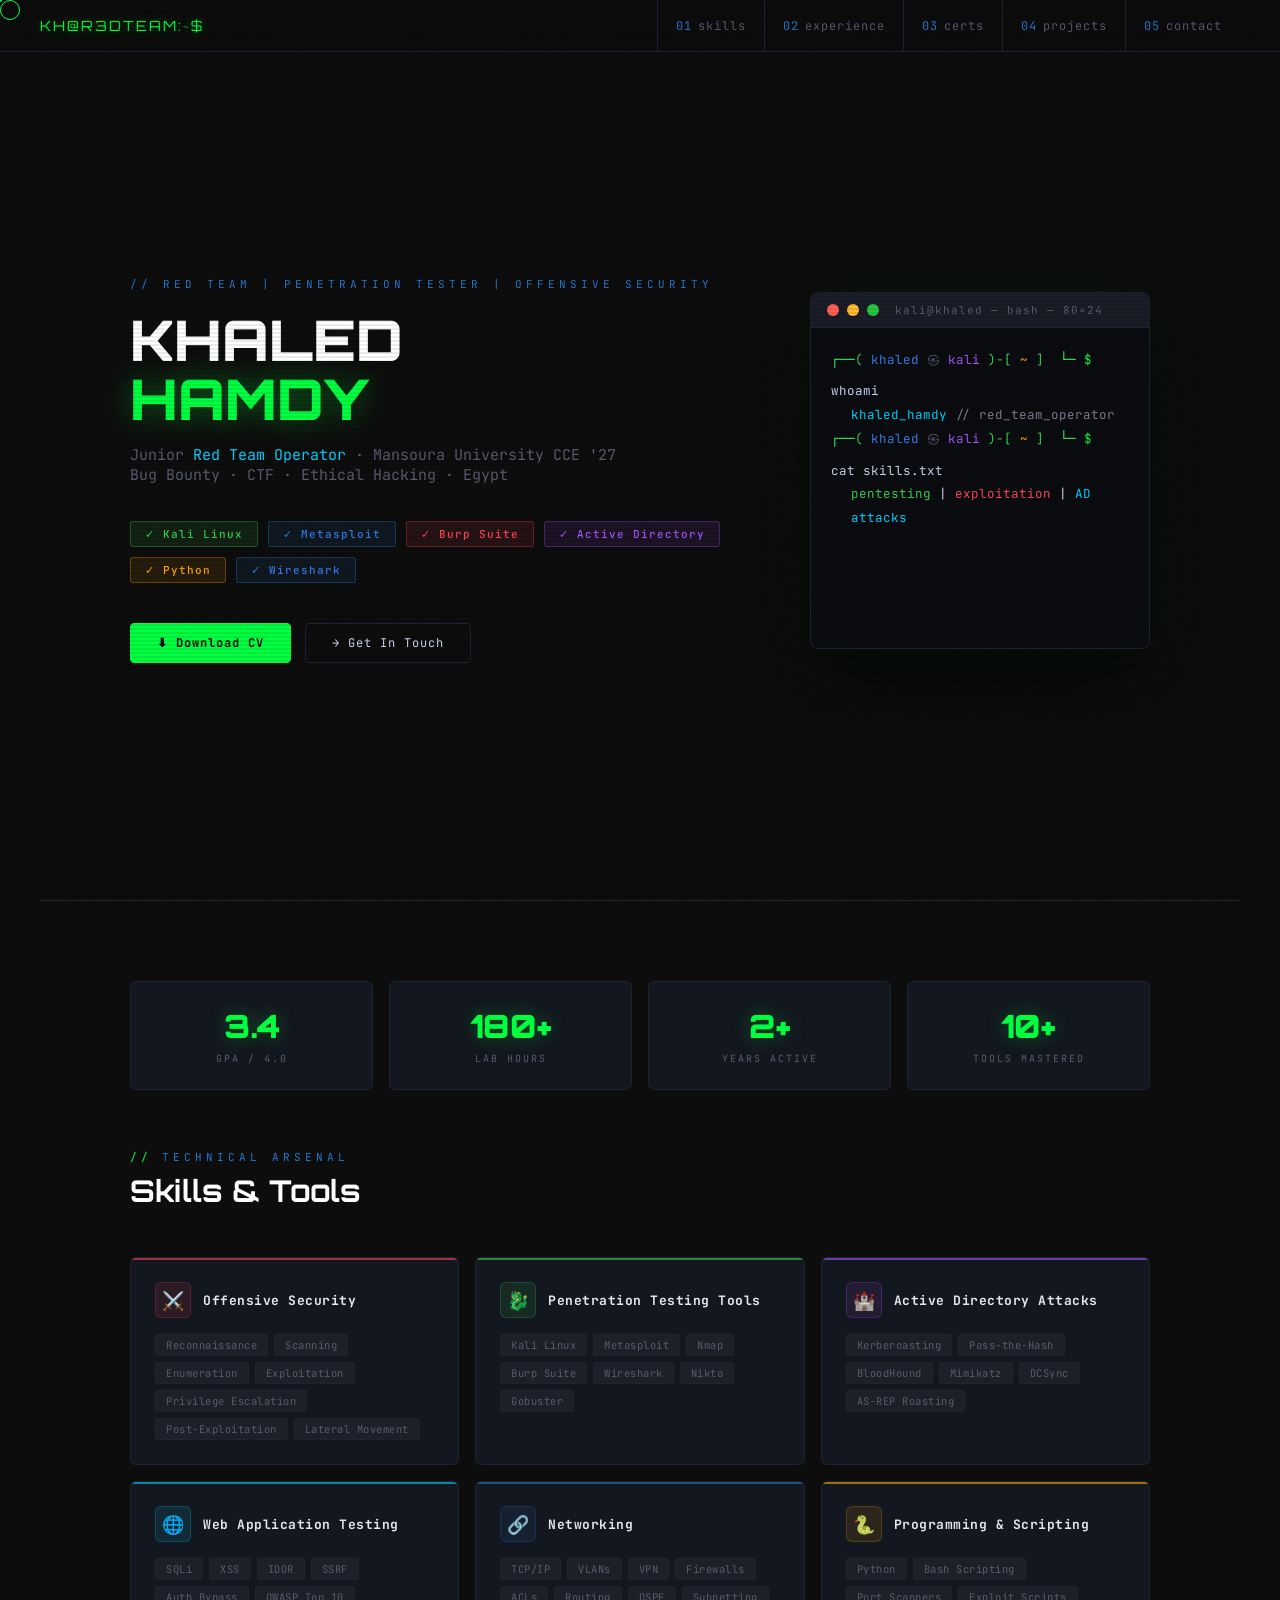
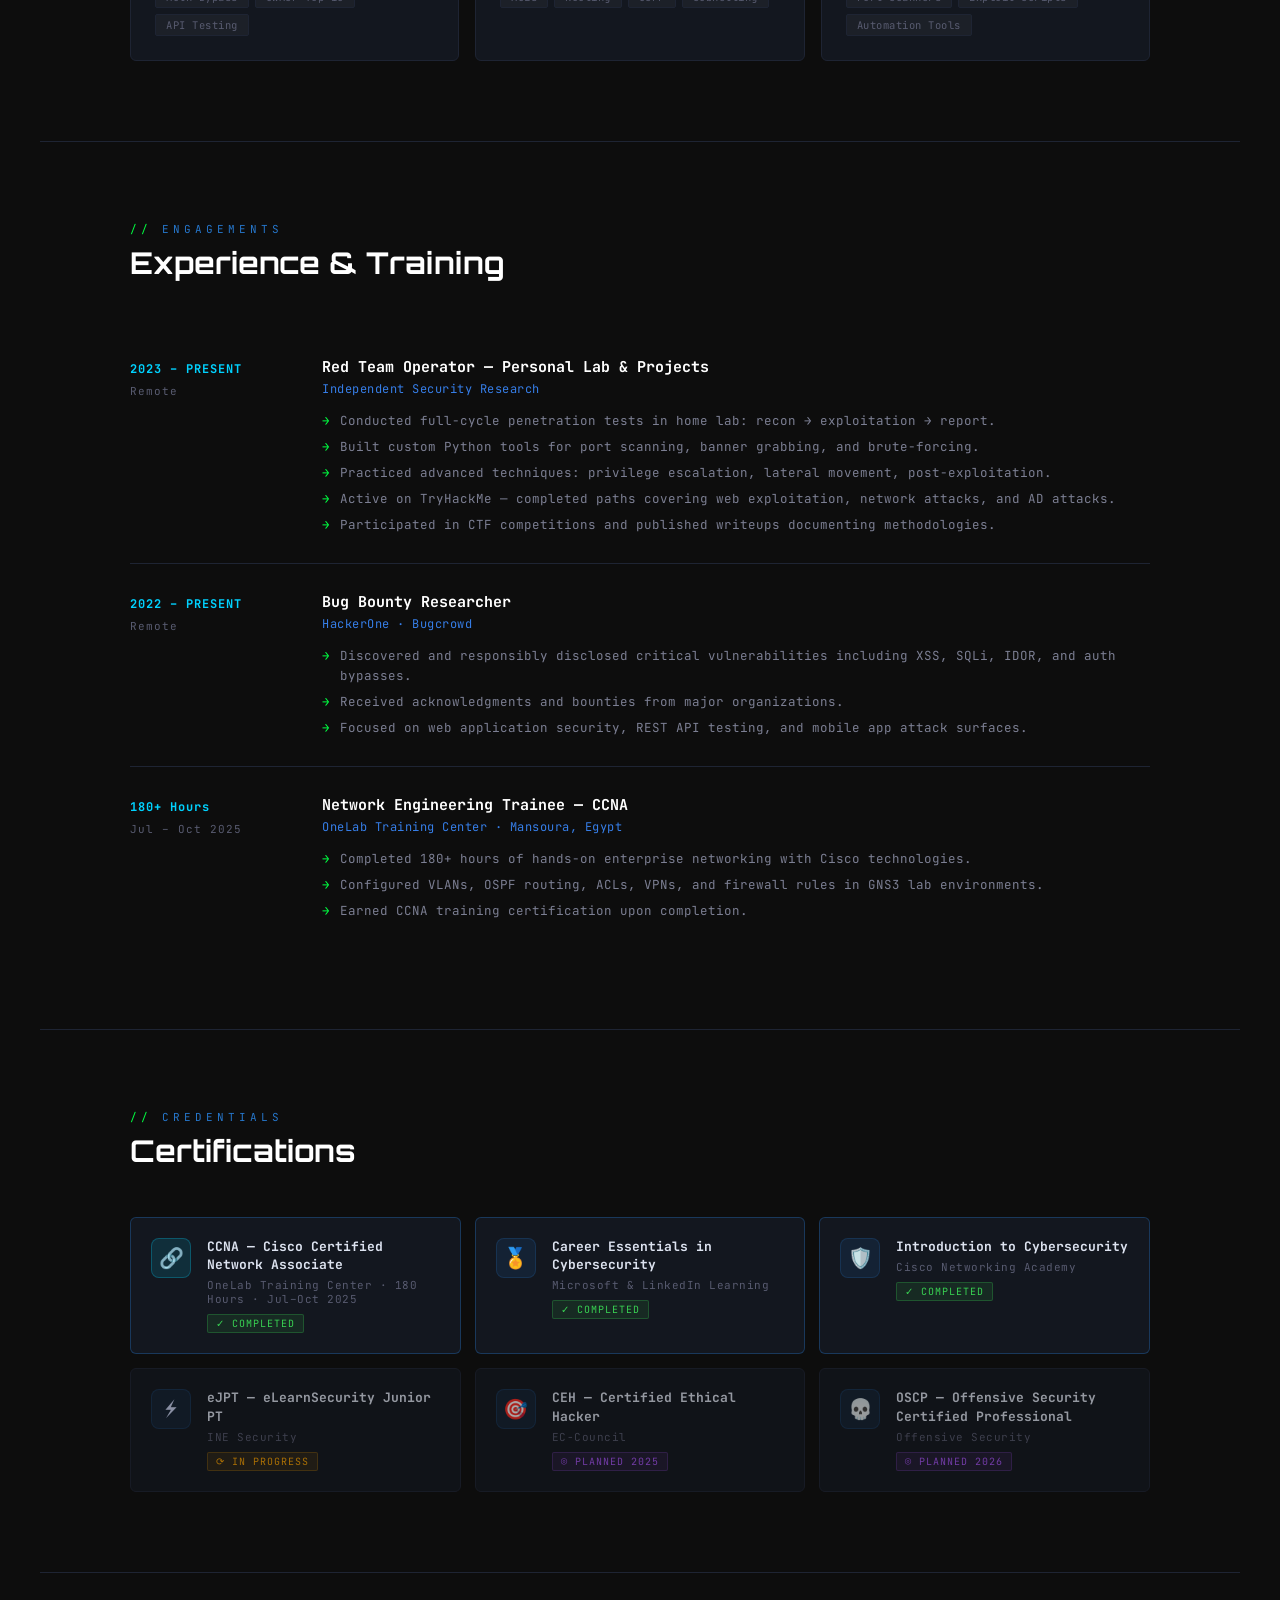
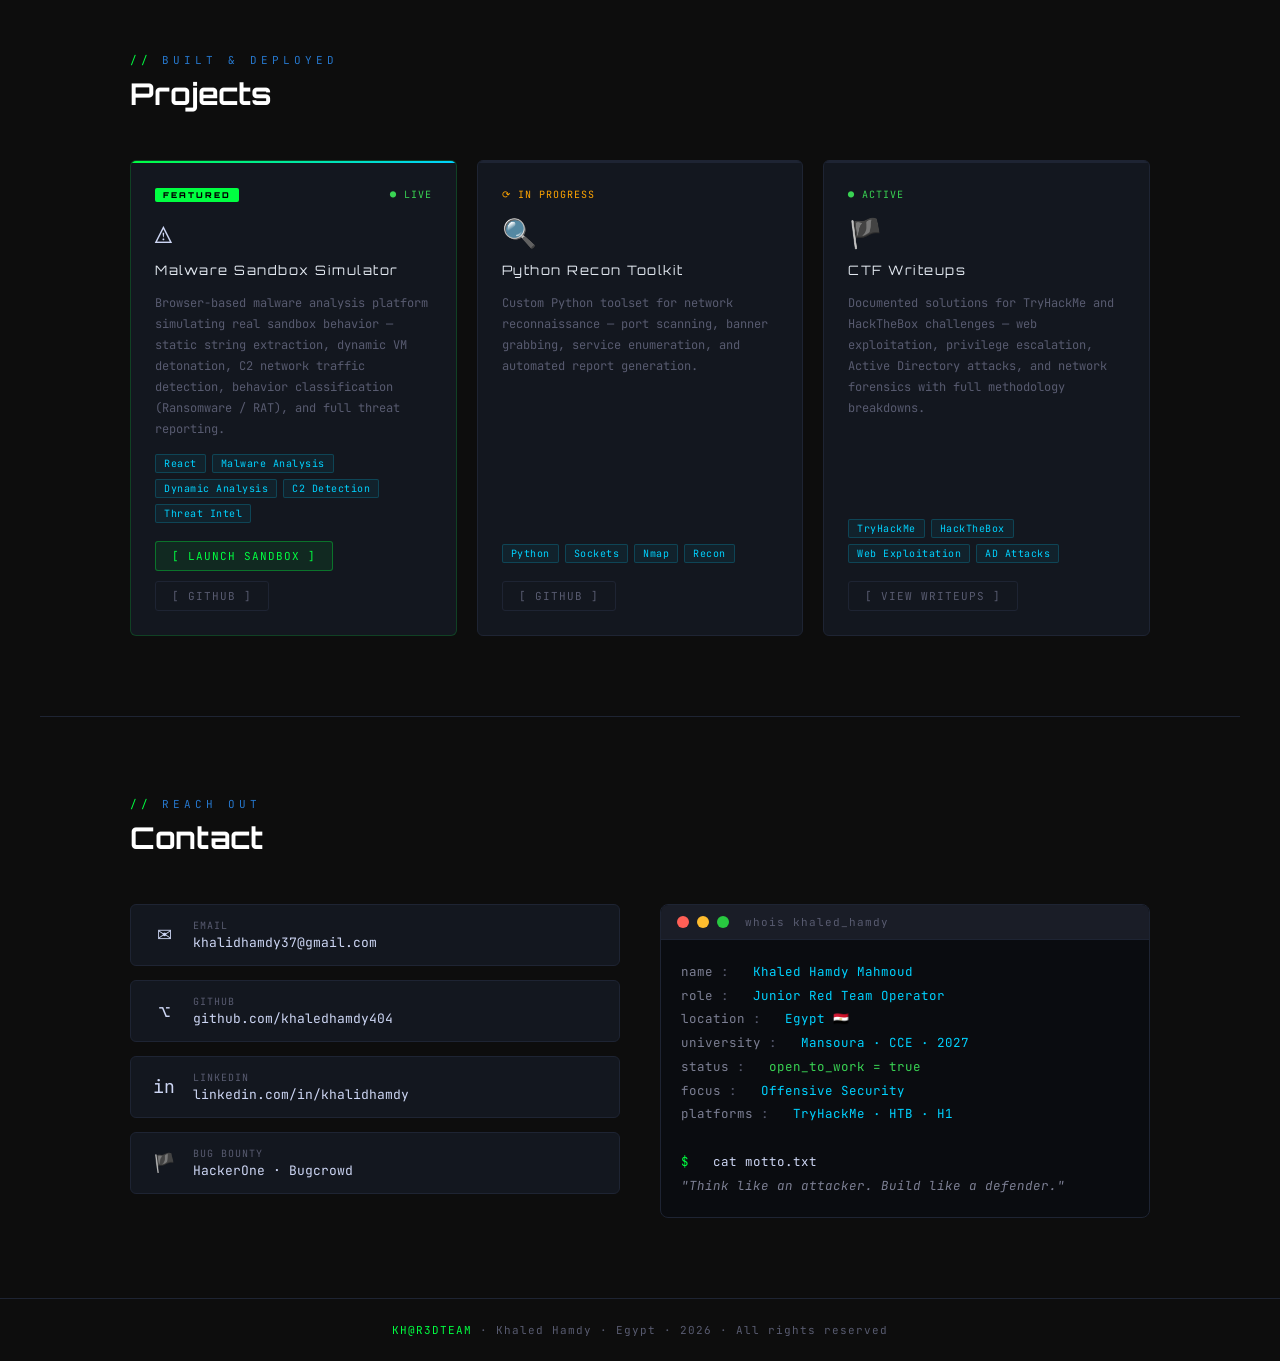
==== commit 85510583: "Implement projects section in index.html Add projects section with project cards and details." ====
--- a/index.html
+++ b/index.html
@@ -138,6 +138,58 @@
 footer { border-top:1px solid var(--border); padding:24px 40px; text-align:center; font-size:11px; color:var(--muted); letter-spacing:1px; position:relative; z-index:1; }
 footer span { color:var(--green2); }
 
+/* ── PROJECTS SECTION ─────────────────────────────────── */
+.projects-grid { display:grid; grid-template-columns:repeat(auto-fill,minmax(300px,1fr)); gap:20px; }
+
+.proj-card {
+  background:var(--surface);
+  border:1px solid var(--border);
+  border-radius:6px;
+  padding:24px;
+  display:flex;
+  flex-direction:column;
+  gap:14px;
+  transition:border-color 0.25s, transform 0.25s, box-shadow 0.25s;
+  position:relative;
+  overflow:hidden;
+}
+.proj-card::before {
+  content:'';
+  position:absolute;
+  top:0; left:0;
+  width:100%; height:2px;
+  background:var(--border);
+  transition:background 0.25s;
+}
+.proj-card:hover { border-color:rgba(0,255,65,0.25); transform:translateY(-3px); box-shadow:0 8px 32px rgba(0,0,0,0.4); }
+.proj-card:hover::before { background:var(--green2); }
+.proj-card.featured { border-color:rgba(0,255,65,0.18); }
+.proj-card.featured::before { background:linear-gradient(90deg, var(--green2), var(--cyan)); }
+
+.proj-card-top { display:flex; justify-content:space-between; align-items:center; min-height:20px; }
+.proj-badge { font-family:'Orbitron',monospace; font-size:8px; color:#000; background:var(--green2); padding:2px 8px; border-radius:2px; letter-spacing:2px; font-weight:900; }
+.proj-status { font-size:10px; letter-spacing:1px; }
+.proj-status.live   { color:var(--green); }
+.proj-status.wip    { color:var(--yellow); }
+.proj-status.done   { color:var(--cyan); }
+
+.proj-icon { font-size:28px; line-height:1; }
+
+.proj-title { font-family:'Orbitron',monospace; font-size:13px; color:#e2e8f0; letter-spacing:1.5px; line-height:1.4; }
+
+.proj-desc { font-size:12px; color:var(--muted); line-height:1.75; flex:1; }
+
+.proj-tech { display:flex; flex-wrap:wrap; gap:6px; }
+.proj-tech span { font-size:10px; color:var(--cyan); background:rgba(0,210,255,0.06); border:1px solid rgba(0,210,255,0.2); padding:2px 8px; border-radius:2px; letter-spacing:0.5px; }
+
+.proj-actions { display:flex; gap:10px; flex-wrap:wrap; margin-top:4px; }
+.proj-btn { font-family:'JetBrains Mono',monospace; font-size:11px; padding:7px 16px; border-radius:3px; text-decoration:none; letter-spacing:1px; transition:all 0.2s; cursor:none; }
+.proj-btn.primary { background:rgba(0,255,65,0.08); color:var(--green2); border:1px solid rgba(0,255,65,0.35); }
+.proj-btn.primary:hover { background:var(--green2); color:#000; box-shadow:0 0 16px rgba(0,255,65,0.3); }
+.proj-btn.secondary { background:transparent; color:var(--muted); border:1px solid var(--border); }
+.proj-btn.secondary:hover { color:var(--text); border-color:rgba(255,255,255,0.2); }
+/* ── END PROJECTS ─────────────────────────────────────── */
+
 @media (max-width:768px) {
   nav { padding:0 20px; } .nav-links { display:none; }
   .hero { flex-direction:column; padding:100px 20px 40px; gap:40px; }
@@ -148,6 +200,7 @@
   .contact-grid { grid-template-columns:1fr; }
   hr.sec-divider { margin:0 20px; }
   .cert-modal-pdf { width:95vw; }
+  .projects-grid { grid-template-columns:1fr; }
 }
 </style>
 </head>
@@ -177,7 +230,8 @@
     <li><a href="#skills"><span>01</span>skills</a></li>
     <li><a href="#experience"><span>02</span>experience</a></li>
     <li><a href="#certs"><span>03</span>certs</a></li>
-    <li><a href="#contact"><span>04</span>contact</a></li>
+    <li><a href="#projects"><span>04</span>projects</a></li>
+    <li><a href="#contact"><span>05</span>contact</a></li>
   </ul>
 </nav>
 
@@ -310,7 +364,6 @@
   <div class="section-title">Certifications</div>
   <div class="certs-grid">
 
-    <!-- CCNA — .jpg file in repo -->
     <div class="cert-card clickable"
          onclick="openCert('img','Cisco%20Certified%20Network%20Associate.jpg','CCNA — Cisco Certified Network Associate')">
       <div class="cert-icon" style="background:rgba(0,210,255,0.12);border:1px solid rgba(0,210,255,0.25)">🔗</div>
@@ -321,7 +374,6 @@
       </div>
     </div>
 
-    <!-- Microsoft cert — PDF with spaces encoded as %20 -->
     <div class="cert-card clickable"
          onclick="openCert('pdf','CertificateOfCompletion_Career%20Essentials%20in%20Cybersecurity%20by%20Microsoft%20and%20LinkedIn.pdf','Career Essentials in Cybersecurity — Microsoft & LinkedIn')">
       <div class="cert-icon">🏅</div>
@@ -332,7 +384,6 @@
       </div>
     </div>
 
-    <!-- Cisco Intro cert — PDF, no spaces in filename -->
     <div class="cert-card clickable"
          onclick="openCert('pdf','Introduction_to_Cybersecurity_certificate_khalidhamdy37-gmail-com_0062e221-8873-447d-8096-1c104d353fc6.pdf','Introduction to Cybersecurity — Cisco Networking Academy')">
       <div class="cert-icon">🛡️</div>
@@ -343,7 +394,6 @@
       </div>
     </div>
 
-    <!-- eJPT — not yet earned -->
     <div class="cert-card no-link">
       <div class="cert-icon">⚡</div>
       <div>
@@ -353,7 +403,6 @@
       </div>
     </div>
 
-    <!-- CEH -->
     <div class="cert-card no-link">
       <div class="cert-icon">🎯</div>
       <div>
@@ -363,13 +412,96 @@
       </div>
     </div>
 
-    <!-- OSCP -->
     <div class="cert-card no-link">
       <div class="cert-icon">💀</div>
       <div>
         <div class="cert-name">OSCP — Offensive Security Certified Professional</div>
         <div class="cert-issuer">Offensive Security</div>
         <span class="cert-status cert-planned">◎ PLANNED 2026</span>
+      </div>
+    </div>
+
+  </div>
+</section>
+
+<hr class="sec-divider">
+
+<!-- ══════════════════════════════════════════════════════
+     PROJECTS SECTION
+     ══════════════════════════════════════════════════════ -->
+<section id="projects">
+  <div class="section-label">Built & Deployed</div>
+  <div class="section-title">Projects</div>
+  <div class="projects-grid">
+
+    <!-- Malware Sandbox — FEATURED, LIVE -->
+    <div class="proj-card featured">
+      <div class="proj-card-top">
+        <div class="proj-badge">FEATURED</div>
+        <div class="proj-status live">● LIVE</div>
+      </div>
+      <div class="proj-icon">⚠</div>
+      <div class="proj-title">Malware Sandbox Simulator</div>
+      <p class="proj-desc">
+        Browser-based malware analysis platform simulating real sandbox behavior —
+        static string extraction, dynamic VM detonation, C2 network traffic detection,
+        behavior classification (Ransomware / RAT), and full threat reporting.
+      </p>
+      <div class="proj-tech">
+        <span>React</span>
+        <span>Malware Analysis</span>
+        <span>Dynamic Analysis</span>
+        <span>C2 Detection</span>
+        <span>Threat Intel</span>
+      </div>
+      <div class="proj-actions">
+        <a href="https://malware-sandbox-chi.vercel.app/" target="_blank" class="proj-btn primary">[ LAUNCH SANDBOX ]</a>
+        <a href="https://github.com/khaledhamdy404" target="_blank" class="proj-btn secondary">[ GITHUB ]</a>
+      </div>
+    </div>
+
+    <!-- Python Recon Toolkit -->
+    <div class="proj-card">
+      <div class="proj-card-top">
+        <div class="proj-status wip">⟳ IN PROGRESS</div>
+      </div>
+      <div class="proj-icon">🔍</div>
+      <div class="proj-title">Python Recon Toolkit</div>
+      <p class="proj-desc">
+        Custom Python toolset for network reconnaissance — port scanning,
+        banner grabbing, service enumeration, and automated report generation.
+      </p>
+      <div class="proj-tech">
+        <span>Python</span>
+        <span>Sockets</span>
+        <span>Nmap</span>
+        <span>Recon</span>
+      </div>
+      <div class="proj-actions">
+        <a href="https://github.com/khaledhamdy404" target="_blank" class="proj-btn secondary">[ GITHUB ]</a>
+      </div>
+    </div>
+
+    <!-- CTF Writeups -->
+    <div class="proj-card">
+      <div class="proj-card-top">
+        <div class="proj-status live">● ACTIVE</div>
+      </div>
+      <div class="proj-icon">🏴</div>
+      <div class="proj-title">CTF Writeups</div>
+      <p class="proj-desc">
+        Documented solutions for TryHackMe and HackTheBox challenges —
+        web exploitation, privilege escalation, Active Directory attacks,
+        and network forensics with full methodology breakdowns.
+      </p>
+      <div class="proj-tech">
+        <span>TryHackMe</span>
+        <span>HackTheBox</span>
+        <span>Web Exploitation</span>
+        <span>AD Attacks</span>
+      </div>
+      <div class="proj-actions">
+        <a href="https://github.com/khaledhamdy404" target="_blank" class="proj-btn secondary">[ VIEW WRITEUPS ]</a>
       </div>
     </div>
 
@@ -438,14 +570,11 @@
 });
 
 // CERT MODAL
-// type = 'img' | 'pdf'
-// file = URL-encoded filename matching exactly what is in the GitHub repo
 function openCert(type, file, title) {
   document.getElementById('certModalTitle').textContent = title;
   document.getElementById('certModalDownload').href = file;
   const body = document.getElementById('certModalBody');
   body.innerHTML = '';
-
   if (type === 'img') {
     const img = document.createElement('img');
     img.className = 'cert-modal-img';
@@ -453,14 +582,12 @@
     img.alt = title;
     body.appendChild(img);
   } else {
-    // Embed PDF in iframe — works in Chrome, Firefox, Edge
     const iframe = document.createElement('iframe');
     iframe.className = 'cert-modal-pdf';
     iframe.src = file;
     iframe.title = title;
     body.appendChild(iframe);
   }
-
   document.getElementById('certModal').classList.add('active');
   document.body.style.overflow = 'hidden';
 }
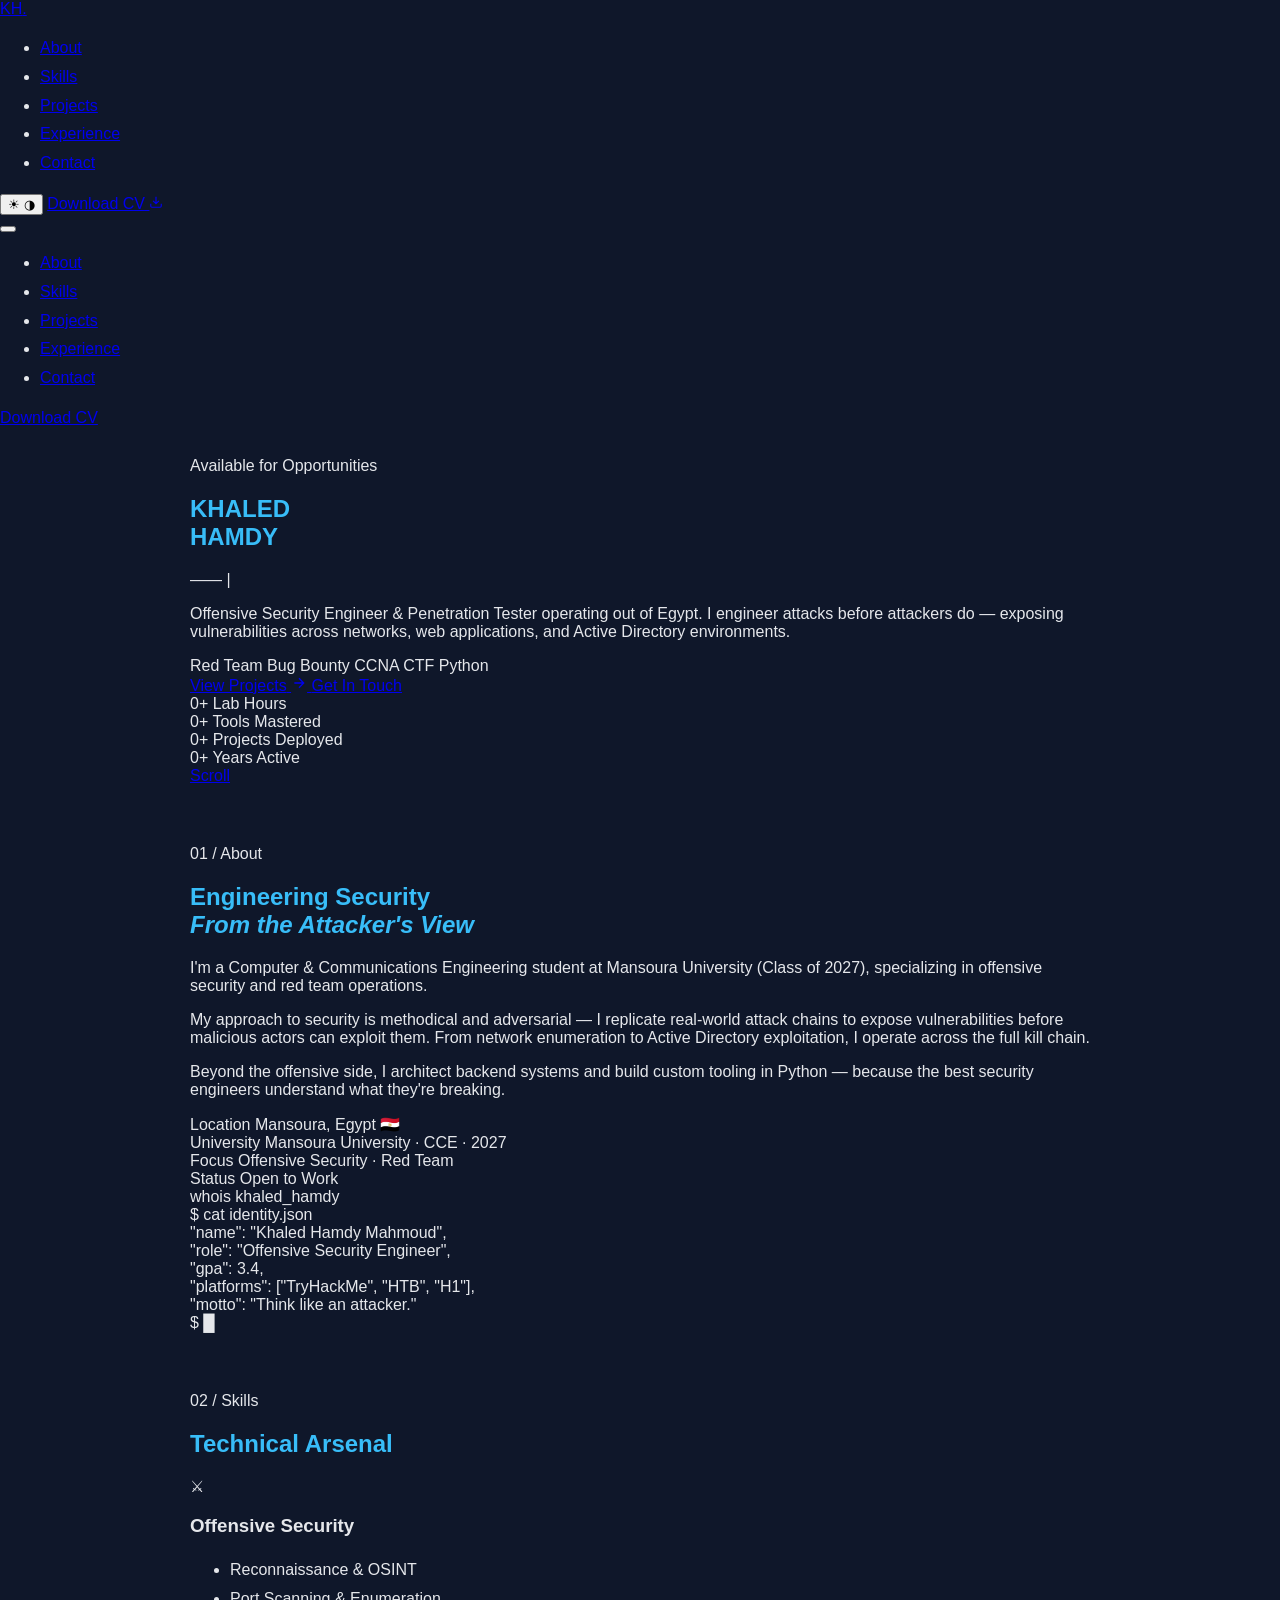
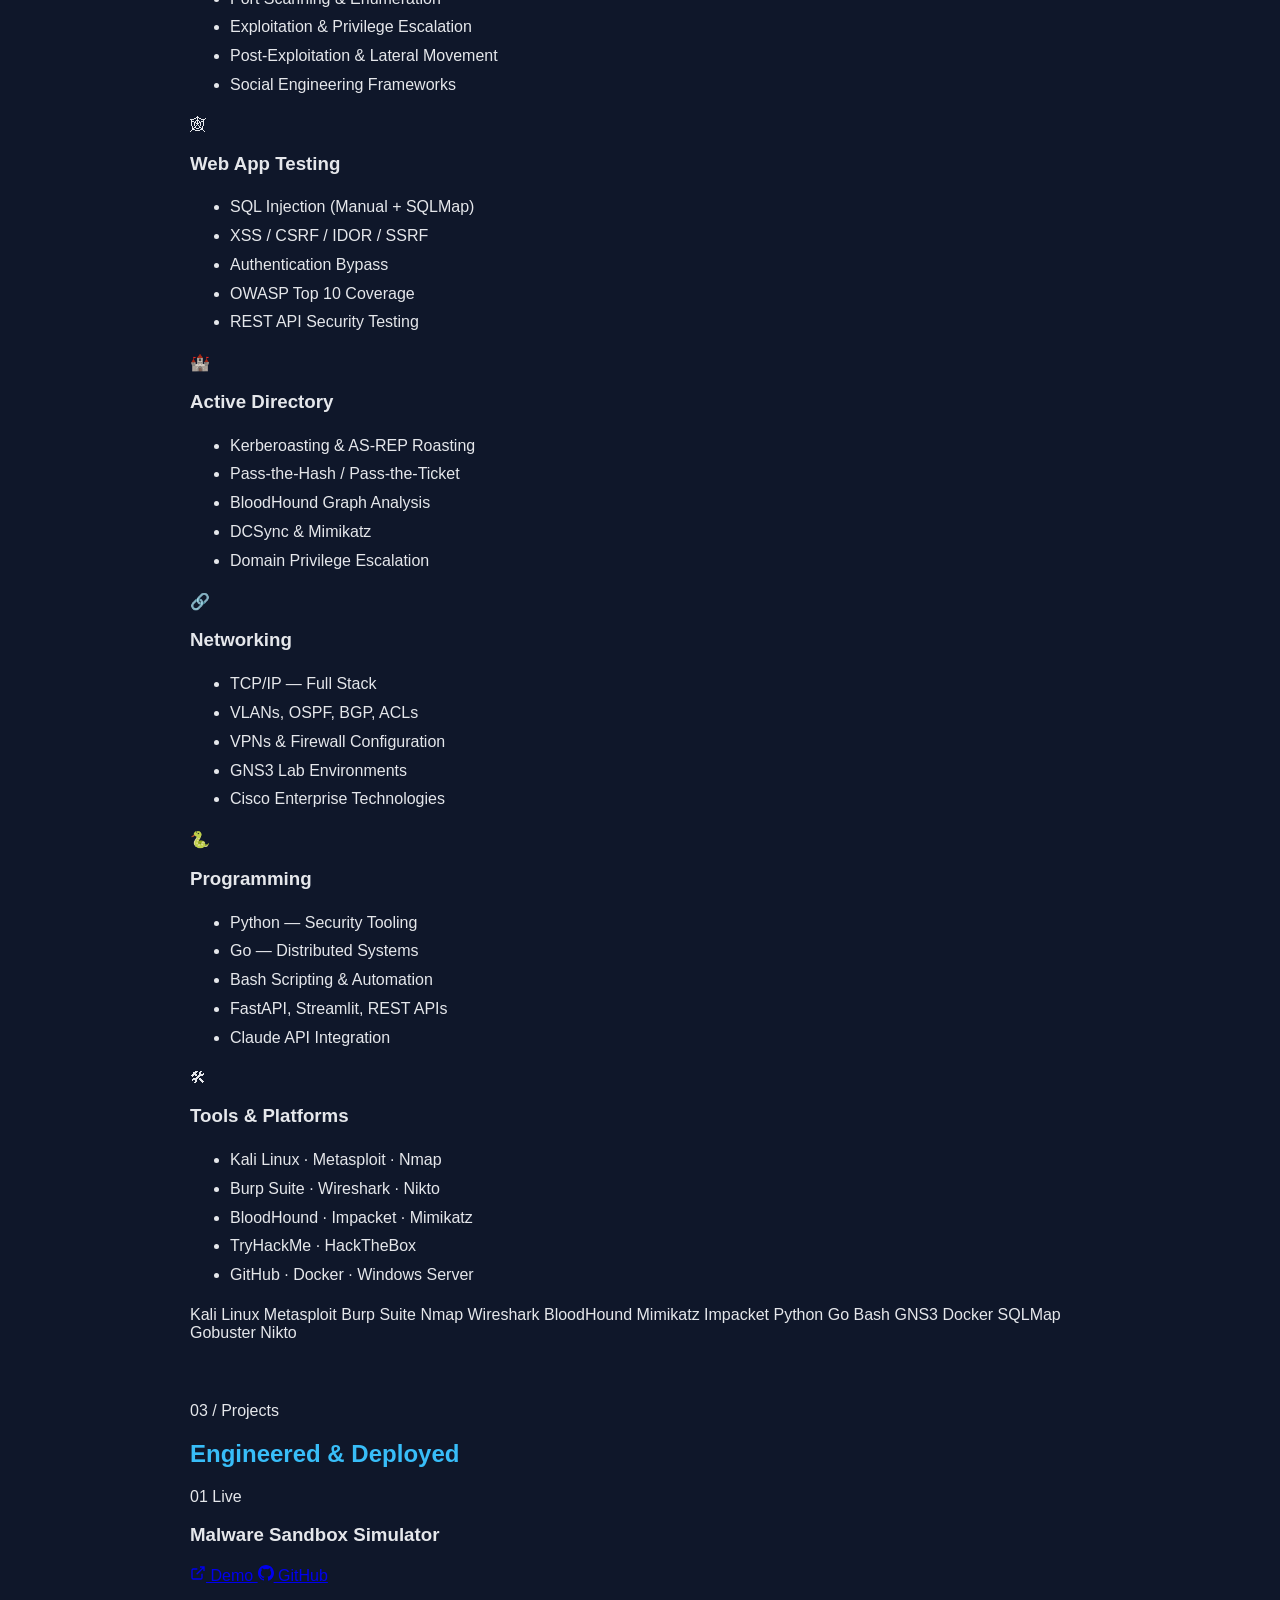
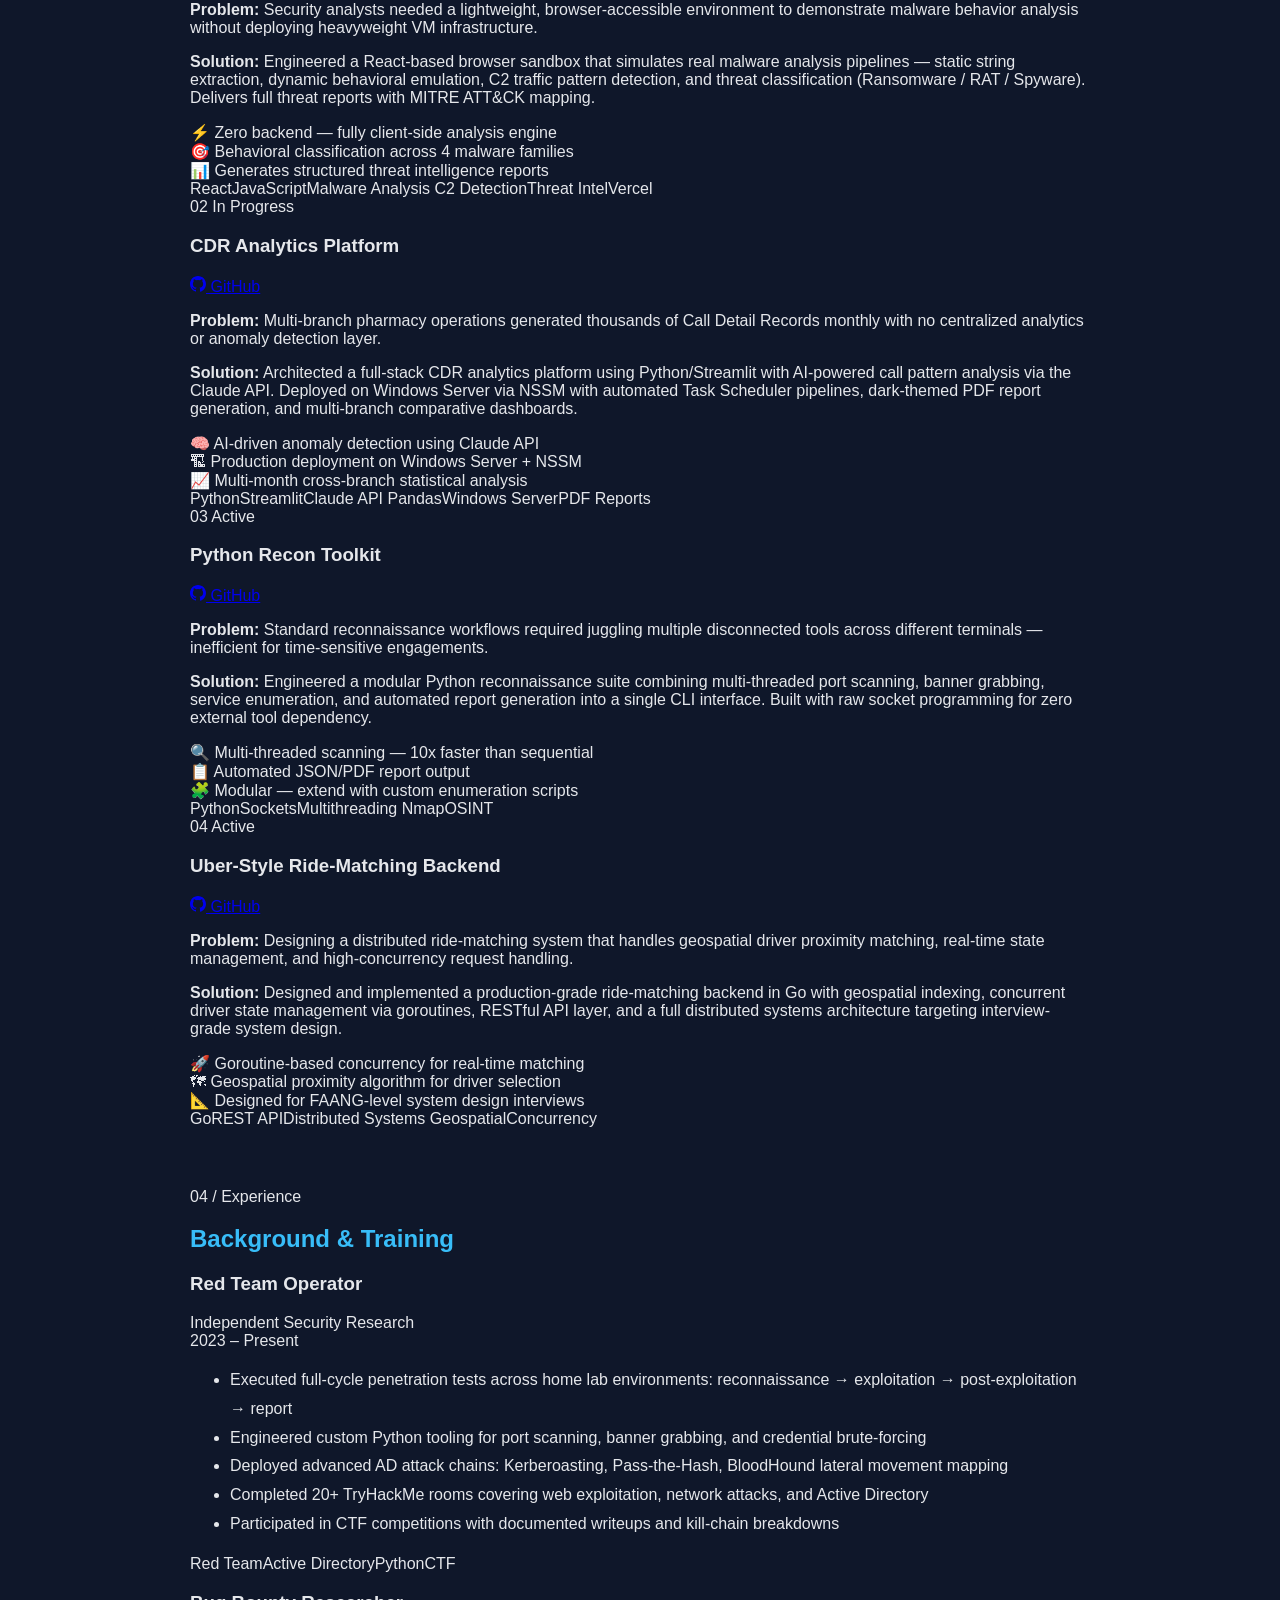
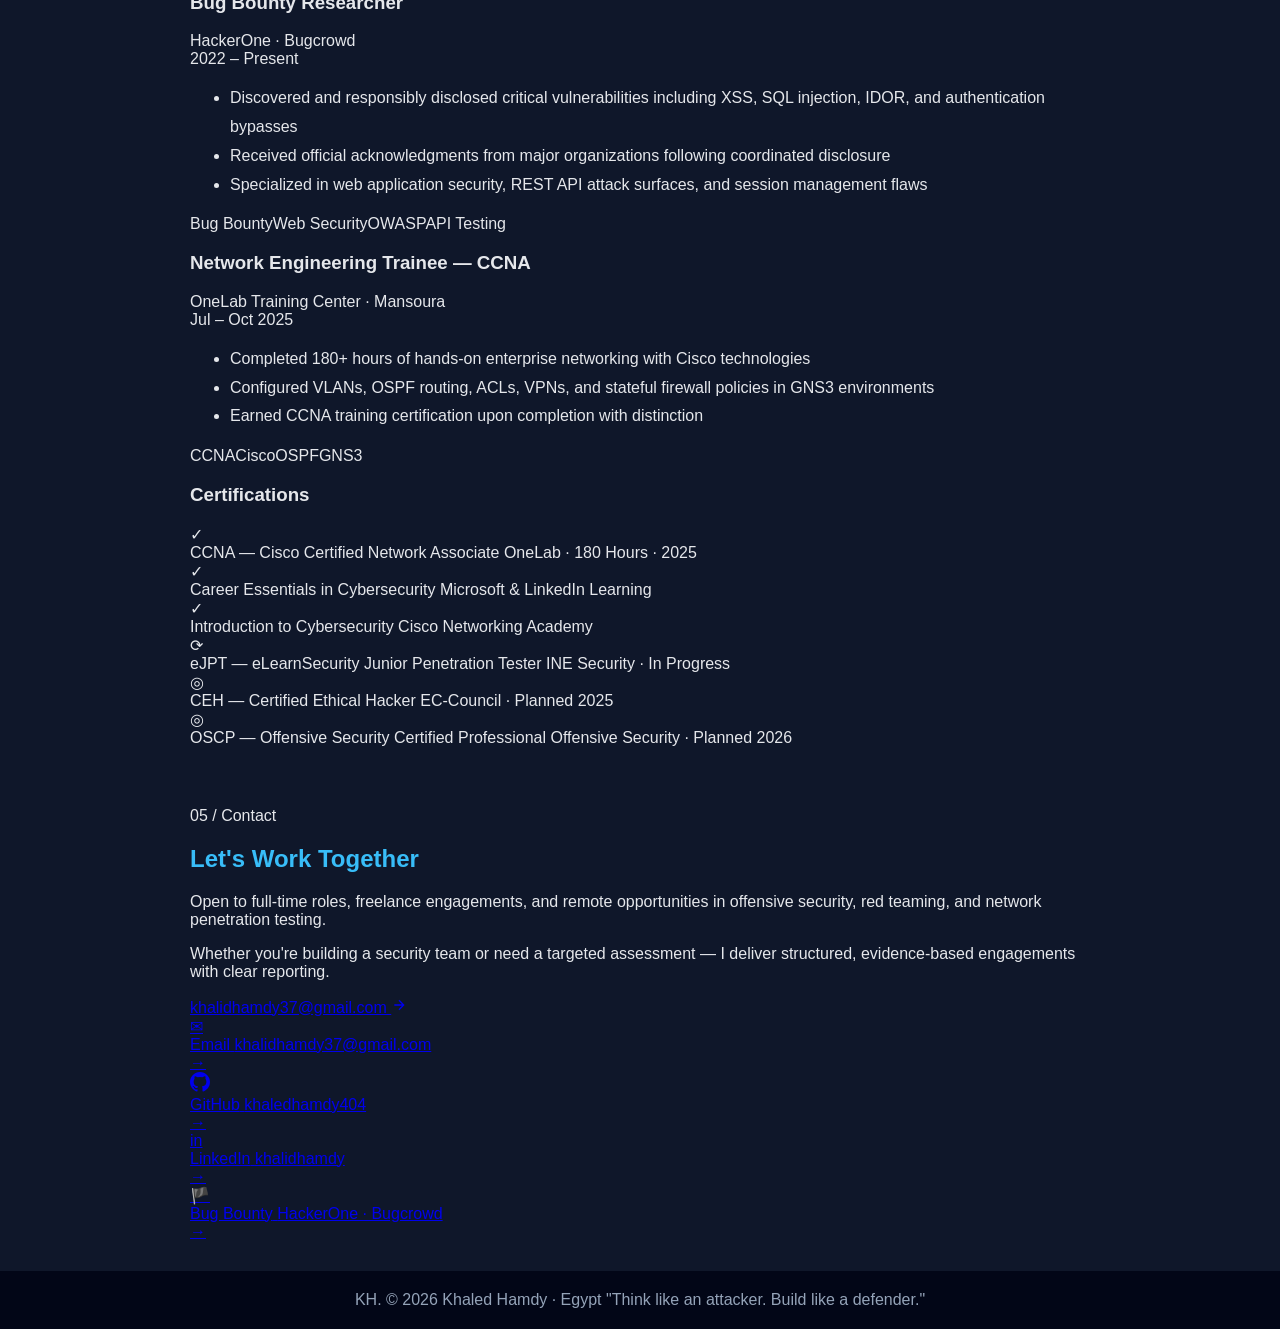
==== commit d39725e9: "Update index.html" ====
--- a/index.html
+++ b/index.html
@@ -1,661 +1,746 @@
 <!DOCTYPE html>
-<html lang="en">
+<html lang="en" data-theme="dark">
 <head>
-<meta charset="UTF-8">
-<meta name="viewport" content="width=device-width, initial-scale=1.0">
-<title>Khaled Hamdy | Red Team Penetration Tester</title>
-<link href="https://fonts.googleapis.com/css2?family=JetBrains+Mono:wght@300;400;500;700&family=Orbitron:wght@700;900&display=swap" rel="stylesheet">
-<style>
-:root {
-  --bg: #0d0d0d; --bg2: #111318; --surface: #13171f; --border: #1e2433;
-  --kali-blue: #2677cc; --kali-blue2: #367ee8; --green: #39d353; --green2: #00ff41;
-  --red: #ff4757; --yellow: #ffa502; --cyan: #00d2ff; --purple: #a855f7;
-  --text: #cdd6f4; --muted: #585b70;
-}
-* { margin:0; padding:0; box-sizing:border-box; }
-html { scroll-behavior: smooth; }
-body { background:var(--bg); color:var(--text); font-family:'JetBrains Mono',monospace; font-size:14px; cursor:none; overflow-x:hidden; }
-.cursor { position:fixed; width:20px; height:20px; border:1.5px solid var(--green2); border-radius:50%; pointer-events:none; z-index:99999; transition:transform 0.1s; mix-blend-mode:screen; }
-.cursor-dot { position:fixed; width:4px; height:4px; background:var(--green2); border-radius:50%; pointer-events:none; z-index:99999; transform:translate(-50%,-50%); }
-body::after { content:''; position:fixed; inset:0; background:repeating-linear-gradient(0deg,transparent,transparent 2px,rgba(0,0,0,0.08) 2px,rgba(0,0,0,0.08) 4px); pointer-events:none; z-index:9998; }
-body::before { content:''; position:fixed; inset:0; background-image:url("data:image/svg+xml,%3Csvg viewBox='0 0 256 256' xmlns='http://www.w3.org/2000/svg'%3E%3Cfilter id='n'%3E%3CfeTurbulence type='fractalNoise' baseFrequency='0.9' numOctaves='4' stitchTiles='stitch'/%3E%3C/filter%3E%3Crect width='100%25' height='100%25' filter='url(%23n)' opacity='0.03'/%3E%3C/svg%3E"); pointer-events:none; z-index:0; opacity:0.4; }
-
-nav { position:fixed; top:0; left:0; right:0; z-index:1000; background:rgba(13,13,13,0.92); backdrop-filter:blur(12px); border-bottom:1px solid var(--border); padding:0 40px; height:52px; display:flex; align-items:center; }
-.nav-logo { font-family:'Orbitron',monospace; font-size:14px; color:var(--green2); letter-spacing:2px; margin-right:auto; text-shadow:0 0 12px rgba(0,255,65,0.4); }
-.nav-links { display:flex; list-style:none; }
-.nav-links a { display:block; padding:0 18px; height:52px; line-height:52px; color:var(--muted); text-decoration:none; font-size:12px; letter-spacing:1px; transition:color 0.2s,background 0.2s; border-left:1px solid var(--border); }
-.nav-links a:hover { color:var(--green2); background:rgba(0,255,65,0.04); }
-.nav-links a span { color:var(--kali-blue); margin-right:6px; }
-
-.hero { min-height:100vh; display:flex; align-items:center; padding:100px 40px 60px; position:relative; z-index:1; max-width:1100px; margin:0 auto; }
-.hero-left { flex:1; }
-.hero-right { flex:0 0 360px; display:flex; justify-content:flex-end; align-items:center; }
-.terminal { background:#0a0c10; border:1px solid var(--border); border-radius:8px; overflow:hidden; box-shadow:0 0 60px rgba(0,255,65,0.05),0 24px 80px rgba(0,0,0,0.8); }
-.terminal-bar { background:#1a1d27; padding:10px 16px; display:flex; align-items:center; gap:8px; border-bottom:1px solid var(--border); }
-.t-dot { width:12px; height:12px; border-radius:50%; }
-.t-red { background:#ff5f56; } .t-yellow { background:#febc2e; } .t-green { background:#28c840; }
-.terminal-title { margin-left:8px; font-size:11px; color:var(--muted); letter-spacing:1px; }
-.terminal-body { padding:20px; font-size:12.5px; line-height:1.9; min-height:320px; }
-.t-line { display:flex; gap:8px; flex-wrap:wrap; }
-.t-prompt { color:var(--green2); flex-shrink:0; } .t-user { color:var(--kali-blue2); } .t-at { color:var(--muted); }
-.t-host { color:var(--purple); } .t-path { color:var(--yellow); } .t-cmd { color:var(--text); }
-.t-out { color:#7c7f93; } .t-val { color:var(--cyan); } .t-red-t { color:var(--red); } .t-green-t { color:var(--green); }
-.t-blink { display:inline-block; width:8px; height:14px; background:var(--green2); vertical-align:middle; animation:blink 1s step-end infinite; }
-@keyframes blink { 50% { opacity:0; } }
-
-.hero-tag { font-size:11px; letter-spacing:4px; color:var(--kali-blue); text-transform:uppercase; margin-bottom:20px; opacity:0; animation:fadeUp 0.6s 0.2s ease both; }
-.hero-name { font-family:'Orbitron',monospace; font-size:clamp(32px,5vw,56px); font-weight:900; color:#fff; line-height:1.05; margin-bottom:16px; opacity:0; animation:fadeUp 0.6s 0.35s ease both; }
-.hero-name .accent { color:var(--green2); text-shadow:0 0 30px rgba(0,255,65,0.4); }
-.hero-role { font-size:15px; color:var(--muted); margin-bottom:36px; opacity:0; animation:fadeUp 0.6s 0.5s ease both; }
-.hero-role .hl { color:var(--cyan); }
-.hero-badges { display:flex; flex-wrap:wrap; gap:10px; margin-bottom:40px; opacity:0; animation:fadeUp 0.6s 0.65s ease both; }
-.badge { padding:5px 14px; border-radius:3px; font-size:11px; letter-spacing:1px; font-weight:500; }
-.badge-green { background:rgba(57,211,83,0.1); border:1px solid rgba(57,211,83,0.3); color:var(--green); }
-.badge-blue { background:rgba(38,119,204,0.1); border:1px solid rgba(38,119,204,0.35); color:var(--kali-blue2); }
-.badge-red { background:rgba(255,71,87,0.1); border:1px solid rgba(255,71,87,0.3); color:var(--red); }
-.badge-purple { background:rgba(168,85,247,0.1); border:1px solid rgba(168,85,247,0.3); color:var(--purple); }
-.badge-yellow { background:rgba(255,165,2,0.1); border:1px solid rgba(255,165,2,0.3); color:var(--yellow); }
-.hero-cta { display:flex; gap:14px; flex-wrap:wrap; opacity:0; animation:fadeUp 0.6s 0.8s ease both; }
-.btn { padding:11px 26px; border-radius:4px; font-family:'JetBrains Mono',monospace; font-size:12px; letter-spacing:1px; cursor:none; text-decoration:none; transition:all 0.2s; display:inline-flex; align-items:center; gap:8px; }
-.btn-primary { background:var(--green2); color:#000; font-weight:700; border:1px solid var(--green2); }
-.btn-primary:hover { box-shadow:0 0 24px rgba(0,255,65,0.4); transform:translateY(-1px); }
-.btn-ghost { background:transparent; color:var(--text); border:1px solid var(--border); }
-.btn-ghost:hover { border-color:var(--kali-blue2); color:var(--kali-blue2); }
-@keyframes fadeUp { from { opacity:0; transform:translateY(16px); } to { opacity:1; transform:translateY(0); } }
-
-section { max-width:1100px; margin:0 auto; padding:80px 40px; position:relative; z-index:1; }
-.section-label { font-size:11px; letter-spacing:4px; color:var(--kali-blue); text-transform:uppercase; margin-bottom:8px; display:flex; align-items:center; gap:10px; }
-.section-label::before { content:'//'; color:var(--green2); }
-.section-title { font-family:'Orbitron',monospace; font-size:clamp(20px,3vw,30px); font-weight:700; color:#fff; margin-bottom:48px; }
-hr.sec-divider { border:none; border-top:1px solid var(--border); margin:0 40px; }
-
-.skills-grid { display:grid; grid-template-columns:repeat(auto-fit,minmax(260px,1fr)); gap:16px; }
-.skill-card { background:var(--surface); border:1px solid var(--border); border-radius:6px; padding:24px; transition:border-color 0.2s,box-shadow 0.2s; position:relative; overflow:hidden; }
-.skill-card::before { content:''; position:absolute; top:0; left:0; right:0; height:2px; background:var(--accent-color,var(--green2)); opacity:0.6; }
-.skill-card:hover { border-color:var(--accent-color,var(--green2)); box-shadow:0 0 20px rgba(0,255,65,0.06); }
-.skill-card-header { display:flex; align-items:center; gap:12px; margin-bottom:16px; }
-.skill-icon { width:36px; height:36px; border-radius:6px; display:flex; align-items:center; justify-content:center; font-size:18px; flex-shrink:0; }
-.skill-card-title { font-size:13px; font-weight:700; color:#e2e8f0; letter-spacing:0.5px; }
-.skill-tags { display:flex; flex-wrap:wrap; gap:6px; }
-.skill-tag { padding:3px 10px; border-radius:2px; font-size:10.5px; background:rgba(255,255,255,0.04); border:1px solid var(--border); color:var(--muted); letter-spacing:0.5px; }
-
-.exp-list { display:flex; flex-direction:column; }
-.exp-item { display:grid; grid-template-columns:160px 1fr; gap:0 32px; padding:28px 0; border-bottom:1px solid var(--border); }
-.exp-item:last-child { border-bottom:none; }
-.exp-date { font-size:11px; color:var(--muted); letter-spacing:1px; padding-top:3px; line-height:1.6; }
-.exp-date strong { display:block; color:var(--cyan); font-size:12px; margin-bottom:4px; }
-.exp-title { font-size:15px; font-weight:700; color:#fff; margin-bottom:4px; }
-.exp-org { font-size:12px; color:var(--kali-blue2); margin-bottom:14px; letter-spacing:0.5px; }
-.exp-bullets { list-style:none; display:flex; flex-direction:column; gap:6px; }
-.exp-bullets li { font-size:12.5px; color:#7c7f93; display:flex; gap:10px; line-height:1.6; }
-.exp-bullets li::before { content:'→'; color:var(--green2); flex-shrink:0; }
-
-/* CERTS */
-.certs-grid { display:grid; grid-template-columns:repeat(auto-fill,minmax(280px,1fr)); gap:14px; }
-.cert-card { background:var(--surface); border:1px solid var(--border); border-radius:6px; padding:20px; display:flex; align-items:flex-start; gap:16px; transition:border-color 0.2s,box-shadow 0.2s; position:relative; }
-.cert-card.clickable { cursor:none; border-color:rgba(38,119,204,0.35); }
-.cert-card.clickable::after { content:'↗ VIEW'; position:absolute; top:12px; right:14px; font-size:9px; letter-spacing:1.5px; color:var(--cyan); opacity:0; transition:opacity 0.2s; }
-.cert-card.clickable:hover { border-color:var(--cyan); box-shadow:0 0 24px rgba(0,210,255,0.1); }
-.cert-card.clickable:hover::after { opacity:1; }
-.cert-card.no-link { opacity:0.65; }
-.cert-icon { width:40px; height:40px; border-radius:8px; display:flex; align-items:center; justify-content:center; font-size:20px; flex-shrink:0; background:rgba(38,119,204,0.12); border:1px solid rgba(38,119,204,0.2); }
-.cert-name { font-size:13px; font-weight:700; color:#dde3f0; margin-bottom:4px; line-height:1.4; }
-.cert-issuer { font-size:11px; color:var(--muted); letter-spacing:0.5px; }
-.cert-status { display:inline-block; margin-top:8px; padding:2px 8px; border-radius:2px; font-size:10px; letter-spacing:1px; }
-.cert-done { background:rgba(57,211,83,0.1); color:var(--green); border:1px solid rgba(57,211,83,0.25); }
-.cert-progress { background:rgba(255,165,2,0.1); color:var(--yellow); border:1px solid rgba(255,165,2,0.25); }
-.cert-planned { background:rgba(168,85,247,0.1); color:var(--purple); border:1px solid rgba(168,85,247,0.25); }
-
-/* MODAL */
-.cert-modal-overlay { display:none; position:fixed; inset:0; background:rgba(0,0,0,0.9); z-index:10000; align-items:center; justify-content:center; backdrop-filter:blur(8px); }
-.cert-modal-overlay.active { display:flex; }
-.cert-modal { background:var(--surface); border:1px solid var(--cyan); border-radius:10px; overflow:hidden; max-width:92vw; max-height:92vh; box-shadow:0 0 80px rgba(0,210,255,0.2); display:flex; flex-direction:column; }
-.cert-modal-bar { background:#1a1d27; padding:12px 18px; display:flex; align-items:center; justify-content:space-between; border-bottom:1px solid var(--border); flex-shrink:0; }
-.cert-modal-title { font-size:12px; color:var(--cyan); letter-spacing:1.5px; }
-.cert-modal-actions { display:flex; gap:10px; align-items:center; }
-.cert-modal-download { background:none; border:1px solid var(--green2); color:var(--green2); font-family:'JetBrains Mono',monospace; font-size:11px; padding:5px 14px; border-radius:3px; cursor:none; transition:all 0.2s; letter-spacing:1px; text-decoration:none; display:inline-block; }
-.cert-modal-download:hover { background:rgba(0,255,65,0.1); }
-.cert-modal-close { background:none; border:1px solid var(--border); color:var(--muted); font-family:'JetBrains Mono',monospace; font-size:11px; padding:5px 14px; border-radius:3px; cursor:none; transition:border-color 0.2s,color 0.2s; letter-spacing:1px; }
-.cert-modal-close:hover { border-color:var(--red); color:var(--red); }
-.cert-modal-body { overflow:auto; display:flex; align-items:center; justify-content:center; background:#080a0e; }
-.cert-modal-img { max-width:100%; max-height:calc(92vh - 60px); display:block; object-fit:contain; }
-.cert-modal-pdf { width:80vw; height:calc(92vh - 60px); border:none; display:block; }
-
-.stats-row { display:grid; grid-template-columns:repeat(4,1fr); gap:16px; margin-bottom:60px; }
-.stat-card { background:var(--surface); border:1px solid var(--border); border-radius:6px; padding:24px; text-align:center; }
-.stat-num { font-family:'Orbitron',monospace; font-size:32px; font-weight:900; color:var(--green2); text-shadow:0 0 20px rgba(0,255,65,0.3); margin-bottom:6px; }
-.stat-label { font-size:10px; color:var(--muted); letter-spacing:2px; text-transform:uppercase; }
-
-.contact-grid { display:grid; grid-template-columns:1fr 1fr; gap:40px; align-items:start; }
-.contact-info { display:flex; flex-direction:column; gap:14px; }
-.contact-link { display:flex; align-items:center; gap:14px; padding:14px 18px; background:var(--surface); border:1px solid var(--border); border-radius:6px; text-decoration:none; color:var(--text); font-size:13px; transition:border-color 0.2s,color 0.2s; }
-.contact-link:hover { border-color:var(--green2); color:var(--green2); }
-.contact-link .cl-icon { font-size:18px; width:30px; text-align:center; }
-.contact-link .cl-label { color:var(--muted); font-size:10px; letter-spacing:1px; display:block; margin-bottom:2px; }
-.contact-link .cl-val { font-size:13px; }
-.mini-terminal { background:#0a0c10; border:1px solid var(--border); border-radius:8px; overflow:hidden; }
-.mini-terminal .terminal-body { min-height:200px; }
-footer { border-top:1px solid var(--border); padding:24px 40px; text-align:center; font-size:11px; color:var(--muted); letter-spacing:1px; position:relative; z-index:1; }
-footer span { color:var(--green2); }
-
-/* ── PROJECTS SECTION ─────────────────────────────────── */
-.projects-grid { display:grid; grid-template-columns:repeat(auto-fill,minmax(300px,1fr)); gap:20px; }
-
-.proj-card {
-  background:var(--surface);
-  border:1px solid var(--border);
-  border-radius:6px;
-  padding:24px;
-  display:flex;
-  flex-direction:column;
-  gap:14px;
-  transition:border-color 0.25s, transform 0.25s, box-shadow 0.25s;
-  position:relative;
-  overflow:hidden;
-}
-.proj-card::before {
-  content:'';
-  position:absolute;
-  top:0; left:0;
-  width:100%; height:2px;
-  background:var(--border);
-  transition:background 0.25s;
-}
-.proj-card:hover { border-color:rgba(0,255,65,0.25); transform:translateY(-3px); box-shadow:0 8px 32px rgba(0,0,0,0.4); }
-.proj-card:hover::before { background:var(--green2); }
-.proj-card.featured { border-color:rgba(0,255,65,0.18); }
-.proj-card.featured::before { background:linear-gradient(90deg, var(--green2), var(--cyan)); }
-
-.proj-card-top { display:flex; justify-content:space-between; align-items:center; min-height:20px; }
-.proj-badge { font-family:'Orbitron',monospace; font-size:8px; color:#000; background:var(--green2); padding:2px 8px; border-radius:2px; letter-spacing:2px; font-weight:900; }
-.proj-status { font-size:10px; letter-spacing:1px; }
-.proj-status.live   { color:var(--green); }
-.proj-status.wip    { color:var(--yellow); }
-.proj-status.done   { color:var(--cyan); }
-
-.proj-icon { font-size:28px; line-height:1; }
-
-.proj-title { font-family:'Orbitron',monospace; font-size:13px; color:#e2e8f0; letter-spacing:1.5px; line-height:1.4; }
-
-.proj-desc { font-size:12px; color:var(--muted); line-height:1.75; flex:1; }
-
-.proj-tech { display:flex; flex-wrap:wrap; gap:6px; }
-.proj-tech span { font-size:10px; color:var(--cyan); background:rgba(0,210,255,0.06); border:1px solid rgba(0,210,255,0.2); padding:2px 8px; border-radius:2px; letter-spacing:0.5px; }
-
-.proj-actions { display:flex; gap:10px; flex-wrap:wrap; margin-top:4px; }
-.proj-btn { font-family:'JetBrains Mono',monospace; font-size:11px; padding:7px 16px; border-radius:3px; text-decoration:none; letter-spacing:1px; transition:all 0.2s; cursor:none; }
-.proj-btn.primary { background:rgba(0,255,65,0.08); color:var(--green2); border:1px solid rgba(0,255,65,0.35); }
-.proj-btn.primary:hover { background:var(--green2); color:#000; box-shadow:0 0 16px rgba(0,255,65,0.3); }
-.proj-btn.secondary { background:transparent; color:var(--muted); border:1px solid var(--border); }
-.proj-btn.secondary:hover { color:var(--text); border-color:rgba(255,255,255,0.2); }
-/* ── END PROJECTS ─────────────────────────────────────── */
-
-@media (max-width:768px) {
-  nav { padding:0 20px; } .nav-links { display:none; }
-  .hero { flex-direction:column; padding:100px 20px 40px; gap:40px; }
-  .hero-right { flex:0 0 auto; width:100%; justify-content:center; }
-  section { padding:60px 20px; }
-  .exp-item { grid-template-columns:1fr; gap:8px; }
-  .stats-row { grid-template-columns:repeat(2,1fr); }
-  .contact-grid { grid-template-columns:1fr; }
-  hr.sec-divider { margin:0 20px; }
-  .cert-modal-pdf { width:95vw; }
-  .projects-grid { grid-template-columns:1fr; }
-}
-</style>
+  <meta charset="UTF-8" />
+  <meta name="viewport" content="width=device-width, initial-scale=1.0" />
+  <title>Khaled Hamdy — Offensive Security Engineer</title>
+
+  <!-- SEO -->
+  <meta name="description" content="Khaled Hamdy — Offensive Security Engineer & Penetration Tester based in Egypt. Specializing in Red Team operations, network exploitation, and web application security." />
+  <meta name="keywords" content="penetration tester, red team, offensive security, ethical hacker, bug bounty, CCNA, Mansoura, Egypt, cybersecurity engineer" />
+  <meta name="author" content="Khaled Hamdy" />
+  <meta property="og:title" content="Khaled Hamdy — Offensive Security Engineer" />
+  <meta property="og:description" content="Red Team Operator & Penetration Tester. Engineered attacks. Documented methodologies. Open to work." />
+  <meta property="og:type" content="website" />
+  <meta property="og:url" content="https://khaledhamdy404.github.io/" />
+  <meta name="twitter:card" content="summary_large_image" />
+
+  <!-- Fonts -->
+  <link rel="preconnect" href="https://fonts.googleapis.com" />
+  <link rel="preconnect" href="https://fonts.gstatic.com" crossorigin />
+  <link href="https://fonts.googleapis.com/css2?family=Space+Mono:wght@400;700&family=DM+Sans:ital,wght@0,300;0,400;0,500;0,600;1,300&family=Bebas+Neue&display=swap" rel="stylesheet" />
+
+  <link rel="stylesheet" href="style.css" />
 </head>
 <body>
 
-<div class="cursor" id="cursor"></div>
-<div class="cursor-dot" id="cursorDot"></div>
-
-<!-- CERT MODAL -->
-<div class="cert-modal-overlay" id="certModal">
-  <div class="cert-modal">
-    <div class="cert-modal-bar">
-      <span class="cert-modal-title" id="certModalTitle">CERTIFICATE</span>
-      <div class="cert-modal-actions">
-        <a class="cert-modal-download" id="certModalDownload" href="#" target="_blank">⬇ DOWNLOAD</a>
-        <button class="cert-modal-close" onclick="closeCertModal()">✕ CLOSE</button>
-      </div>
-    </div>
-    <div class="cert-modal-body" id="certModalBody"></div>
+  <!-- ═══ CURSOR ═══ -->
+  <div class="cursor" id="cursor"></div>
+  <div class="cursor-dot" id="cursorDot"></div>
+
+  <!-- ═══ NOISE OVERLAY ═══ -->
+  <div class="noise"></div>
+
+  <!-- ═══ NAV ═══ -->
+  <nav class="nav" id="nav">
+    <a href="#hero" class="nav-logo">KH<span class="accent">.</span></a>
+    <ul class="nav-links">
+      <li><a href="#about" class="nav-link">About</a></li>
+      <li><a href="#skills" class="nav-link">Skills</a></li>
+      <li><a href="#projects" class="nav-link">Projects</a></li>
+      <li><a href="#experience" class="nav-link">Experience</a></li>
+      <li><a href="#contact" class="nav-link">Contact</a></li>
+    </ul>
+    <div class="nav-actions">
+      <button class="theme-toggle" id="themeToggle" aria-label="Toggle theme">
+        <span class="theme-icon sun">☀</span>
+        <span class="theme-icon moon">◑</span>
+      </button>
+      <a href="Khaled_Hamdy_CV.pdf" download class="btn-cv">
+        <span>Download CV</span>
+        <svg width="14" height="14" viewBox="0 0 24 24" fill="none" stroke="currentColor" stroke-width="2"><path d="M21 15v4a2 2 0 01-2 2H5a2 2 0 01-2-2v-4M7 10l5 5 5-5M12 15V3"/></svg>
+      </a>
+    </div>
+    <button class="nav-hamburger" id="hamburger" aria-label="Menu">
+      <span></span><span></span><span></span>
+    </button>
+  </nav>
+
+  <!-- ═══ MOBILE MENU ═══ -->
+  <div class="mobile-menu" id="mobileMenu">
+    <ul>
+      <li><a href="#about" class="mob-link">About</a></li>
+      <li><a href="#skills" class="mob-link">Skills</a></li>
+      <li><a href="#projects" class="mob-link">Projects</a></li>
+      <li><a href="#experience" class="mob-link">Experience</a></li>
+      <li><a href="#contact" class="mob-link">Contact</a></li>
+    </ul>
+    <a href="Khaled_Hamdy_CV.pdf" download class="btn-cv mobile-cv">Download CV</a>
   </div>
-</div>
-
-<!-- NAV -->
-<nav>
-  <div class="nav-logo">KH@R3DTEAM:~$</div>
-  <ul class="nav-links">
-    <li><a href="#skills"><span>01</span>skills</a></li>
-    <li><a href="#experience"><span>02</span>experience</a></li>
-    <li><a href="#certs"><span>03</span>certs</a></li>
-    <li><a href="#projects"><span>04</span>projects</a></li>
-    <li><a href="#contact"><span>05</span>contact</a></li>
-  </ul>
-</nav>
-
-<!-- HERO -->
-<div class="hero">
-  <div class="hero-left">
-    <div class="hero-tag">// Red Team | Penetration Tester | Offensive Security</div>
-    <h1 class="hero-name">KHALED<br><span class="accent">HAMDY</span></h1>
-    <p class="hero-role">Junior <span class="hl">Red Team Operator</span> · Mansoura University CCE '27<br>Bug Bounty · CTF · Ethical Hacking · Egypt</p>
-    <div class="hero-badges">
-      <span class="badge badge-green">✓ Kali Linux</span>
-      <span class="badge badge-blue">✓ Metasploit</span>
-      <span class="badge badge-red">✓ Burp Suite</span>
-      <span class="badge badge-purple">✓ Active Directory</span>
-      <span class="badge badge-yellow">✓ Python</span>
-      <span class="badge badge-blue">✓ Wireshark</span>
-    </div>
-    <div class="hero-cta">
-      <a href="Khaled_Hamdy_CV.pdf" class="btn btn-primary" target="_blank">⬇ Download CV</a>
-      <a href="#contact" class="btn btn-ghost">→ Get In Touch</a>
-    </div>
-  </div>
-  <div class="hero-right">
-    <div class="terminal" style="width:340px">
-      <div class="terminal-bar">
-        <div class="t-dot t-red"></div><div class="t-dot t-yellow"></div><div class="t-dot t-green"></div>
-        <span class="terminal-title">kali@khaled — bash — 80×24</span>
-      </div>
-      <div class="terminal-body" id="typedTerminal"></div>
-    </div>
-  </div>
-</div>
-
-<hr class="sec-divider">
-
-<!-- STATS -->
-<section>
-  <div class="stats-row">
-    <div class="stat-card"><div class="stat-num">3.4</div><div class="stat-label">GPA / 4.0</div></div>
-    <div class="stat-card"><div class="stat-num">180+</div><div class="stat-label">Lab Hours</div></div>
-    <div class="stat-card"><div class="stat-num">2+</div><div class="stat-label">Years Active</div></div>
-    <div class="stat-card"><div class="stat-num">10+</div><div class="stat-label">Tools Mastered</div></div>
-  </div>
-
-  <div id="skills">
-    <div class="section-label">Technical Arsenal</div>
-    <div class="section-title">Skills & Tools</div>
-    <div class="skills-grid">
-      <div class="skill-card" style="--accent-color:#ff4757">
-        <div class="skill-card-header"><div class="skill-icon" style="background:rgba(255,71,87,0.1);border:1px solid rgba(255,71,87,0.2)">⚔️</div><div class="skill-card-title">Offensive Security</div></div>
-        <div class="skill-tags"><span class="skill-tag">Reconnaissance</span><span class="skill-tag">Scanning</span><span class="skill-tag">Enumeration</span><span class="skill-tag">Exploitation</span><span class="skill-tag">Privilege Escalation</span><span class="skill-tag">Post-Exploitation</span><span class="skill-tag">Lateral Movement</span></div>
-      </div>
-      <div class="skill-card" style="--accent-color:#39d353">
-        <div class="skill-card-header"><div class="skill-icon" style="background:rgba(57,211,83,0.1);border:1px solid rgba(57,211,83,0.2)">🐉</div><div class="skill-card-title">Penetration Testing Tools</div></div>
-        <div class="skill-tags"><span class="skill-tag">Kali Linux</span><span class="skill-tag">Metasploit</span><span class="skill-tag">Nmap</span><span class="skill-tag">Burp Suite</span><span class="skill-tag">Wireshark</span><span class="skill-tag">Nikto</span><span class="skill-tag">Gobuster</span></div>
-      </div>
-      <div class="skill-card" style="--accent-color:#a855f7">
-        <div class="skill-card-header"><div class="skill-icon" style="background:rgba(168,85,247,0.1);border:1px solid rgba(168,85,247,0.2)">🏰</div><div class="skill-card-title">Active Directory Attacks</div></div>
-        <div class="skill-tags"><span class="skill-tag">Kerberoasting</span><span class="skill-tag">Pass-the-Hash</span><span class="skill-tag">BloodHound</span><span class="skill-tag">Mimikatz</span><span class="skill-tag">DCSync</span><span class="skill-tag">AS-REP Roasting</span></div>
-      </div>
-      <div class="skill-card" style="--accent-color:#00d2ff">
-        <div class="skill-card-header"><div class="skill-icon" style="background:rgba(0,210,255,0.1);border:1px solid rgba(0,210,255,0.2)">🌐</div><div class="skill-card-title">Web Application Testing</div></div>
-        <div class="skill-tags"><span class="skill-tag">SQLi</span><span class="skill-tag">XSS</span><span class="skill-tag">IDOR</span><span class="skill-tag">SSRF</span><span class="skill-tag">Auth Bypass</span><span class="skill-tag">OWASP Top 10</span><span class="skill-tag">API Testing</span></div>
-      </div>
-      <div class="skill-card" style="--accent-color:#2677cc">
-        <div class="skill-card-header"><div class="skill-icon" style="background:rgba(38,119,204,0.1);border:1px solid rgba(38,119,204,0.2)">🔗</div><div class="skill-card-title">Networking</div></div>
-        <div class="skill-tags"><span class="skill-tag">TCP/IP</span><span class="skill-tag">VLANs</span><span class="skill-tag">VPN</span><span class="skill-tag">Firewalls</span><span class="skill-tag">ACLs</span><span class="skill-tag">Routing</span><span class="skill-tag">OSPF</span><span class="skill-tag">Subnetting</span></div>
-      </div>
-      <div class="skill-card" style="--accent-color:#ffa502">
-        <div class="skill-card-header"><div class="skill-icon" style="background:rgba(255,165,2,0.1);border:1px solid rgba(255,165,2,0.2)">🐍</div><div class="skill-card-title">Programming & Scripting</div></div>
-        <div class="skill-tags"><span class="skill-tag">Python</span><span class="skill-tag">Bash Scripting</span><span class="skill-tag">Port Scanners</span><span class="skill-tag">Exploit Scripts</span><span class="skill-tag">Automation Tools</span></div>
-      </div>
-    </div>
-  </div>
-</section>
-
-<hr class="sec-divider">
-
-<!-- EXPERIENCE -->
-<section id="experience">
-  <div class="section-label">Engagements</div>
-  <div class="section-title">Experience & Training</div>
-  <div class="exp-list">
-    <div class="exp-item">
-      <div class="exp-date"><strong>2023 – PRESENT</strong>Remote</div>
-      <div class="exp-content">
-        <div class="exp-title">Red Team Operator — Personal Lab & Projects</div>
-        <div class="exp-org">Independent Security Research</div>
-        <ul class="exp-bullets">
-          <li>Conducted full-cycle penetration tests in home lab: recon → exploitation → report.</li>
-          <li>Built custom Python tools for port scanning, banner grabbing, and brute-forcing.</li>
-          <li>Practiced advanced techniques: privilege escalation, lateral movement, post-exploitation.</li>
-          <li>Active on TryHackMe — completed paths covering web exploitation, network attacks, and AD attacks.</li>
-          <li>Participated in CTF competitions and published writeups documenting methodologies.</li>
-        </ul>
-      </div>
-    </div>
-    <div class="exp-item">
-      <div class="exp-date"><strong>2022 – PRESENT</strong>Remote</div>
-      <div class="exp-content">
-        <div class="exp-title">Bug Bounty Researcher</div>
-        <div class="exp-org">HackerOne · Bugcrowd</div>
-        <ul class="exp-bullets">
-          <li>Discovered and responsibly disclosed critical vulnerabilities including XSS, SQLi, IDOR, and auth bypasses.</li>
-          <li>Received acknowledgments and bounties from major organizations.</li>
-          <li>Focused on web application security, REST API testing, and mobile app attack surfaces.</li>
-        </ul>
-      </div>
-    </div>
-    <div class="exp-item">
-      <div class="exp-date"><strong>180+ Hours</strong>Jul – Oct 2025</div>
-      <div class="exp-content">
-        <div class="exp-title">Network Engineering Trainee — CCNA</div>
-        <div class="exp-org">OneLab Training Center · Mansoura, Egypt</div>
-        <ul class="exp-bullets">
-          <li>Completed 180+ hours of hands-on enterprise networking with Cisco technologies.</li>
-          <li>Configured VLANs, OSPF routing, ACLs, VPNs, and firewall rules in GNS3 lab environments.</li>
-          <li>Earned CCNA training certification upon completion.</li>
-        </ul>
-      </div>
-    </div>
-  </div>
-</section>
-
-<hr class="sec-divider">
-
-<!-- CERTS -->
-<section id="certs">
-  <div class="section-label">Credentials</div>
-  <div class="section-title">Certifications</div>
-  <div class="certs-grid">
-
-    <div class="cert-card clickable"
-         onclick="openCert('img','Cisco%20Certified%20Network%20Associate.jpg','CCNA — Cisco Certified Network Associate')">
-      <div class="cert-icon" style="background:rgba(0,210,255,0.12);border:1px solid rgba(0,210,255,0.25)">🔗</div>
-      <div>
-        <div class="cert-name">CCNA — Cisco Certified Network Associate</div>
-        <div class="cert-issuer">OneLab Training Center · 180 Hours · Jul–Oct 2025</div>
-        <span class="cert-status cert-done">✓ COMPLETED</span>
-      </div>
-    </div>
-
-    <div class="cert-card clickable"
-         onclick="openCert('pdf','CertificateOfCompletion_Career%20Essentials%20in%20Cybersecurity%20by%20Microsoft%20and%20LinkedIn.pdf','Career Essentials in Cybersecurity — Microsoft & LinkedIn')">
-      <div class="cert-icon">🏅</div>
-      <div>
-        <div class="cert-name">Career Essentials in Cybersecurity</div>
-        <div class="cert-issuer">Microsoft & LinkedIn Learning</div>
-        <span class="cert-status cert-done">✓ COMPLETED</span>
-      </div>
-    </div>
-
-    <div class="cert-card clickable"
-         onclick="openCert('pdf','Introduction_to_Cybersecurity_certificate_khalidhamdy37-gmail-com_0062e221-8873-447d-8096-1c104d353fc6.pdf','Introduction to Cybersecurity — Cisco Networking Academy')">
-      <div class="cert-icon">🛡️</div>
-      <div>
-        <div class="cert-name">Introduction to Cybersecurity</div>
-        <div class="cert-issuer">Cisco Networking Academy</div>
-        <span class="cert-status cert-done">✓ COMPLETED</span>
-      </div>
-    </div>
-
-    <div class="cert-card no-link">
-      <div class="cert-icon">⚡</div>
-      <div>
-        <div class="cert-name">eJPT — eLearnSecurity Junior PT</div>
-        <div class="cert-issuer">INE Security</div>
-        <span class="cert-status cert-progress">⟳ IN PROGRESS</span>
-      </div>
-    </div>
-
-    <div class="cert-card no-link">
-      <div class="cert-icon">🎯</div>
-      <div>
-        <div class="cert-name">CEH — Certified Ethical Hacker</div>
-        <div class="cert-issuer">EC-Council</div>
-        <span class="cert-status cert-planned">◎ PLANNED 2025</span>
-      </div>
-    </div>
-
-    <div class="cert-card no-link">
-      <div class="cert-icon">💀</div>
-      <div>
-        <div class="cert-name">OSCP — Offensive Security Certified Professional</div>
-        <div class="cert-issuer">Offensive Security</div>
-        <span class="cert-status cert-planned">◎ PLANNED 2026</span>
-      </div>
-    </div>
-
-  </div>
-</section>
-
-<hr class="sec-divider">
-
-<!-- ══════════════════════════════════════════════════════
-     PROJECTS SECTION
-     ══════════════════════════════════════════════════════ -->
-<section id="projects">
-  <div class="section-label">Built & Deployed</div>
-  <div class="section-title">Projects</div>
-  <div class="projects-grid">
-
-    <!-- Malware Sandbox — FEATURED, LIVE -->
-    <div class="proj-card featured">
-      <div class="proj-card-top">
-        <div class="proj-badge">FEATURED</div>
-        <div class="proj-status live">● LIVE</div>
-      </div>
-      <div class="proj-icon">⚠</div>
-      <div class="proj-title">Malware Sandbox Simulator</div>
-      <p class="proj-desc">
-        Browser-based malware analysis platform simulating real sandbox behavior —
-        static string extraction, dynamic VM detonation, C2 network traffic detection,
-        behavior classification (Ransomware / RAT), and full threat reporting.
+
+  <!-- ═══ HERO ═══ -->
+  <section class="hero" id="hero">
+    <div class="hero-bg-grid"></div>
+    <div class="hero-orb hero-orb-1"></div>
+    <div class="hero-orb hero-orb-2"></div>
+
+    <div class="hero-content">
+      <div class="hero-badge reveal">
+        <span class="badge-dot"></span>
+        <span>Available for Opportunities</span>
+      </div>
+
+      <h1 class="hero-name reveal">
+        <span class="hero-name-first">KHALED</span>
+        <br />
+        <span class="hero-name-last">HAMDY</span>
+      </h1>
+
+      <div class="hero-title reveal">
+        <span class="title-prefix">——</span>
+        <span class="title-text" id="typedTitle"></span>
+        <span class="title-cursor">|</span>
+      </div>
+
+      <p class="hero-desc reveal">
+        Offensive Security Engineer & Penetration Tester operating out of Egypt.
+        I engineer attacks before attackers do — exposing vulnerabilities across
+        networks, web applications, and Active Directory environments.
       </p>
-      <div class="proj-tech">
-        <span>React</span>
-        <span>Malware Analysis</span>
-        <span>Dynamic Analysis</span>
-        <span>C2 Detection</span>
-        <span>Threat Intel</span>
-      </div>
-      <div class="proj-actions">
-        <a href="https://malware-sandbox-chi.vercel.app/" target="_blank" class="proj-btn primary">[ LAUNCH SANDBOX ]</a>
-        <a href="https://github.com/khaledhamdy404" target="_blank" class="proj-btn secondary">[ GITHUB ]</a>
-      </div>
-    </div>
-
-    <!-- Python Recon Toolkit -->
-    <div class="proj-card">
-      <div class="proj-card-top">
-        <div class="proj-status wip">⟳ IN PROGRESS</div>
-      </div>
-      <div class="proj-icon">🔍</div>
-      <div class="proj-title">Python Recon Toolkit</div>
-      <p class="proj-desc">
-        Custom Python toolset for network reconnaissance — port scanning,
-        banner grabbing, service enumeration, and automated report generation.
-      </p>
-      <div class="proj-tech">
-        <span>Python</span>
-        <span>Sockets</span>
-        <span>Nmap</span>
-        <span>Recon</span>
-      </div>
-      <div class="proj-actions">
-        <a href="https://github.com/khaledhamdy404" target="_blank" class="proj-btn secondary">[ GITHUB ]</a>
-      </div>
-    </div>
-
-    <!-- CTF Writeups -->
-    <div class="proj-card">
-      <div class="proj-card-top">
-        <div class="proj-status live">● ACTIVE</div>
-      </div>
-      <div class="proj-icon">🏴</div>
-      <div class="proj-title">CTF Writeups</div>
-      <p class="proj-desc">
-        Documented solutions for TryHackMe and HackTheBox challenges —
-        web exploitation, privilege escalation, Active Directory attacks,
-        and network forensics with full methodology breakdowns.
-      </p>
-      <div class="proj-tech">
-        <span>TryHackMe</span>
-        <span>HackTheBox</span>
-        <span>Web Exploitation</span>
-        <span>AD Attacks</span>
-      </div>
-      <div class="proj-actions">
-        <a href="https://github.com/khaledhamdy404" target="_blank" class="proj-btn secondary">[ VIEW WRITEUPS ]</a>
-      </div>
-    </div>
-
-  </div>
-</section>
-
-<hr class="sec-divider">
-
-<!-- CONTACT -->
-<section id="contact">
-  <div class="section-label">Reach Out</div>
-  <div class="section-title">Contact</div>
-  <div class="contact-grid">
-    <div class="contact-info">
-      <a href="mailto:khalidhamdy37@gmail.com" class="contact-link">
-        <span class="cl-icon">✉</span>
-        <div><span class="cl-label">EMAIL</span><span class="cl-val">khalidhamdy37@gmail.com</span></div>
-      </a>
-      <a href="https://github.com/khaledhamdy404" target="_blank" class="contact-link">
-        <span class="cl-icon">⌥</span>
-        <div><span class="cl-label">GITHUB</span><span class="cl-val">github.com/khaledhamdy404</span></div>
-      </a>
-      <a href="https://linkedin.com/in/khalidhamdy" target="_blank" class="contact-link">
-        <span class="cl-icon">in</span>
-        <div><span class="cl-label">LINKEDIN</span><span class="cl-val">linkedin.com/in/khalidhamdy</span></div>
-      </a>
-      <a href="https://www.hackerone.com" target="_blank" class="contact-link">
-        <span class="cl-icon">🏴</span>
-        <div><span class="cl-label">BUG BOUNTY</span><span class="cl-val">HackerOne · Bugcrowd</span></div>
-      </a>
-    </div>
-    <div class="mini-terminal">
-      <div class="terminal-bar">
-        <div class="t-dot t-red"></div><div class="t-dot t-yellow"></div><div class="t-dot t-green"></div>
-        <span class="terminal-title">whois khaled_hamdy</span>
-      </div>
-      <div class="terminal-body">
-        <div class="t-line"><span class="t-out">name</span><span style="color:var(--muted)">:</span>&nbsp;<span class="t-val">Khaled Hamdy Mahmoud</span></div>
-        <div class="t-line"><span class="t-out">role</span><span style="color:var(--muted)">:</span>&nbsp;<span class="t-val">Junior Red Team Operator</span></div>
-        <div class="t-line"><span class="t-out">location</span><span style="color:var(--muted)">:</span>&nbsp;<span class="t-val">Egypt 🇪🇬</span></div>
-        <div class="t-line"><span class="t-out">university</span><span style="color:var(--muted)">:</span>&nbsp;<span class="t-val">Mansoura · CCE · 2027</span></div>
-        <div class="t-line"><span class="t-out">status</span><span style="color:var(--muted)">:</span>&nbsp;<span class="t-green-t">open_to_work = true</span></div>
-        <div class="t-line"><span class="t-out">focus</span><span style="color:var(--muted)">:</span>&nbsp;<span class="t-val">Offensive Security</span></div>
-        <div class="t-line"><span class="t-out">platforms</span><span style="color:var(--muted)">:</span>&nbsp;<span class="t-val">TryHackMe · HTB · H1</span></div>
-        <br>
-        <div class="t-line"><span class="t-prompt">$</span>&nbsp;<span class="t-cmd">cat motto.txt</span></div>
-        <div class="t-line"><span style="color:#7c7f93;font-style:italic">"Think like an attacker. Build like a defender."</span></div>
-      </div>
-    </div>
-  </div>
-</section>
-
-<footer>
-  <span>KH@R3DTEAM</span> · Khaled Hamdy · Egypt · 2026 · All rights reserved
-</footer>
-
-<script>
-// CURSOR
-const cursor = document.getElementById('cursor');
-const dot = document.getElementById('cursorDot');
-document.addEventListener('mousemove', e => {
-  dot.style.left = e.clientX + 'px';
-  dot.style.top = e.clientY + 'px';
-  cursor.style.left = (e.clientX - 10) + 'px';
-  cursor.style.top = (e.clientY - 10) + 'px';
-});
-
-// CERT MODAL
-function openCert(type, file, title) {
-  document.getElementById('certModalTitle').textContent = title;
-  document.getElementById('certModalDownload').href = file;
-  const body = document.getElementById('certModalBody');
-  body.innerHTML = '';
-  if (type === 'img') {
-    const img = document.createElement('img');
-    img.className = 'cert-modal-img';
-    img.src = file;
-    img.alt = title;
-    body.appendChild(img);
-  } else {
-    const iframe = document.createElement('iframe');
-    iframe.className = 'cert-modal-pdf';
-    iframe.src = file;
-    iframe.title = title;
-    body.appendChild(iframe);
-  }
-  document.getElementById('certModal').classList.add('active');
-  document.body.style.overflow = 'hidden';
-}
-
-function closeCertModal() {
-  document.getElementById('certModal').classList.remove('active');
-  document.getElementById('certModalBody').innerHTML = '';
-  document.body.style.overflow = '';
-}
-
-document.getElementById('certModal').addEventListener('click', function(e) {
-  if (e.target === this) closeCertModal();
-});
-document.addEventListener('keydown', e => { if (e.key === 'Escape') closeCertModal(); });
-
-// TERMINAL TYPEWRITER
-const lines = [
-  { type:'prompt', text:'whoami' },
-  { type:'output', text:'<span class="t-val">khaled_hamdy</span> <span class="t-out">// red_team_operator</span>' },
-  { type:'prompt', text:'cat skills.txt' },
-  { type:'output', text:'<span class="t-green-t">pentesting</span> | <span class="t-red-t">exploitation</span> | <span class="t-val">AD attacks</span>' },
-  { type:'prompt', text:'nmap -sV target.corp' },
-  { type:'output', text:'<span class="t-out">80/tcp</span>  <span class="t-green-t">open</span>  <span class="t-val">http</span>' },
-  { type:'output', text:'<span class="t-out">443/tcp</span> <span class="t-green-t">open</span>  <span class="t-val">https</span>' },
-  { type:'output', text:'<span class="t-out">445/tcp</span> <span class="t-green-t">open</span>  <span class="t-val">smb</span> <span class="t-red-t">← interesting</span>' },
-  { type:'prompt', text:'python3 exploit.py --target 10.10.10.1' },
-  { type:'output', text:'<span class="t-green-t">[+] Shell obtained. Welcome, root.</span>' },
-  { type:'cursor' },
-];
-const tb = document.getElementById('typedTerminal');
-let li = 0;
-function makePromptLine() {
-  const div = document.createElement('div');
-  div.className = 't-line';
-  div.innerHTML = `<span class="t-green-t">┌──(</span><span class="t-user">khaled</span><span class="t-at">㉿</span><span class="t-host">kali</span><span class="t-green-t">)-[</span><span class="t-path">~</span><span class="t-green-t">]</span><br><span class="t-green-t">└─</span><span class="t-prompt">$</span>&nbsp;<span class="t-cmd" id="typeSpan"></span><span class="t-blink" id="typeBlink"></span>`;
-  return div;
-}
-function typeLine(sp, bl, text, cb) {
-  let i = 0;
-  const iv = setInterval(() => {
-    sp.textContent += text[i++];
-    if (i >= text.length) { clearInterval(iv); if (cb) cb(); }
-  }, 40);
-}
-function renderNext() {
-  if (li >= lines.length) return;
-  const line = lines[li++];
-  if (line.type === 'prompt') {
-    const div = makePromptLine();
-    tb.appendChild(div);
-    typeLine(div.querySelector('#typeSpan'), div.querySelector('#typeBlink'), line.text, () => {
-      div.querySelector('#typeBlink').remove();
-      setTimeout(renderNext, 300);
-    });
-  } else if (line.type === 'output') {
-    const div = document.createElement('div');
-    div.className = 't-line';
-    div.innerHTML = `<span style="padding-left:20px">${line.text}</span>`;
-    tb.appendChild(div);
-    setTimeout(renderNext, 80);
-  } else {
-    const div = document.createElement('div');
-    div.className = 't-line';
-    div.innerHTML = `<span class="t-green-t">┌──(</span><span class="t-user">khaled</span><span class="t-at">㉿</span><span class="t-host">kali</span><span class="t-green-t">)-[</span><span class="t-path">~</span><span class="t-green-t">]</span><br><span class="t-green-t">└─</span><span class="t-prompt">$</span>&nbsp;<span class="t-blink"></span>`;
-    tb.appendChild(div);
-  }
-}
-setTimeout(renderNext, 800);
-</script>
+
+      <div class="hero-tags reveal">
+        <span class="tag">Red Team</span>
+        <span class="tag">Bug Bounty</span>
+        <span class="tag">CCNA</span>
+        <span class="tag">CTF</span>
+        <span class="tag">Python</span>
+      </div>
+
+      <div class="hero-ctas reveal">
+        <a href="#projects" class="btn-primary">
+          <span>View Projects</span>
+          <svg width="16" height="16" viewBox="0 0 24 24" fill="none" stroke="currentColor" stroke-width="2"><path d="M5 12h14M12 5l7 7-7 7"/></svg>
+        </a>
+        <a href="#contact" class="btn-ghost">Get In Touch</a>
+      </div>
+    </div>
+
+    <div class="hero-stats reveal">
+      <div class="stat">
+        <span class="stat-num" data-target="180">0</span><span class="stat-suffix">+</span>
+        <span class="stat-label">Lab Hours</span>
+      </div>
+      <div class="stat-divider"></div>
+      <div class="stat">
+        <span class="stat-num" data-target="10">0</span><span class="stat-suffix">+</span>
+        <span class="stat-label">Tools Mastered</span>
+      </div>
+      <div class="stat-divider"></div>
+      <div class="stat">
+        <span class="stat-num" data-target="3">0</span><span class="stat-suffix">+</span>
+        <span class="stat-label">Projects Deployed</span>
+      </div>
+      <div class="stat-divider"></div>
+      <div class="stat">
+        <span class="stat-num" data-target="2">0</span><span class="stat-suffix">+</span>
+        <span class="stat-label">Years Active</span>
+      </div>
+    </div>
+
+    <a href="#about" class="hero-scroll-hint">
+      <span>Scroll</span>
+      <div class="scroll-line"></div>
+    </a>
+  </section>
+
+  <!-- ═══ ABOUT ═══ -->
+  <section class="section about" id="about">
+    <div class="container">
+      <div class="section-header reveal">
+        <span class="section-label">01 / About</span>
+        <h2 class="section-title">Engineering Security<br /><em>From the Attacker's View</em></h2>
+      </div>
+
+      <div class="about-grid">
+        <div class="about-text reveal">
+          <p class="about-lead">
+            I'm a Computer & Communications Engineering student at Mansoura University (Class of 2027),
+            specializing in offensive security and red team operations.
+          </p>
+          <p>
+            My approach to security is methodical and adversarial — I replicate real-world attack chains 
+            to expose vulnerabilities before malicious actors can exploit them. From network enumeration 
+            to Active Directory exploitation, I operate across the full kill chain.
+          </p>
+          <p>
+            Beyond the offensive side, I architect backend systems and build custom tooling in Python —
+            because the best security engineers understand what they're breaking.
+          </p>
+          <div class="about-meta">
+            <div class="meta-item">
+              <span class="meta-label">Location</span>
+              <span class="meta-val">Mansoura, Egypt 🇪🇬</span>
+            </div>
+            <div class="meta-item">
+              <span class="meta-label">University</span>
+              <span class="meta-val">Mansoura University · CCE · 2027</span>
+            </div>
+            <div class="meta-item">
+              <span class="meta-label">Focus</span>
+              <span class="meta-val">Offensive Security · Red Team</span>
+            </div>
+            <div class="meta-item">
+              <span class="meta-label">Status</span>
+              <span class="meta-val meta-open"><span class="pulse"></span>Open to Work</span>
+            </div>
+          </div>
+        </div>
+
+        <div class="about-card reveal">
+          <div class="terminal">
+            <div class="terminal-bar">
+              <span class="dot red"></span>
+              <span class="dot yellow"></span>
+              <span class="dot green"></span>
+              <span class="terminal-title">whois khaled_hamdy</span>
+            </div>
+            <div class="terminal-body">
+              <div class="t-line"><span class="t-prompt">$</span> <span class="t-cmd">cat identity.json</span></div>
+              <div class="t-block">
+                <div class="t-line"><span class="t-key">"name"</span><span class="t-colon">:</span> <span class="t-str">"Khaled Hamdy Mahmoud"</span><span class="t-comma">,</span></div>
+                <div class="t-line"><span class="t-key">"role"</span><span class="t-colon">:</span> <span class="t-str">"Offensive Security Engineer"</span><span class="t-comma">,</span></div>
+                <div class="t-line"><span class="t-key">"gpa"</span><span class="t-colon">:</span> <span class="t-num">3.4</span><span class="t-comma">,</span></div>
+                <div class="t-line"><span class="t-key">"platforms"</span><span class="t-colon">:</span> <span class="t-arr">["TryHackMe", "HTB", "H1"]</span><span class="t-comma">,</span></div>
+                <div class="t-line"><span class="t-key">"motto"</span><span class="t-colon">:</span> <span class="t-str">"Think like an attacker."</span></div>
+              </div>
+              <div class="t-line t-cursor-line"><span class="t-prompt">$</span> <span class="t-blink">█</span></div>
+            </div>
+          </div>
+        </div>
+      </div>
+    </div>
+  </section>
+
+  <!-- ═══ SKILLS ═══ -->
+  <section class="section skills" id="skills">
+    <div class="container">
+      <div class="section-header reveal">
+        <span class="section-label">02 / Skills</span>
+        <h2 class="section-title">Technical Arsenal</h2>
+      </div>
+
+      <div class="skills-grid">
+
+        <div class="skill-card reveal">
+          <div class="skill-card-icon">⚔</div>
+          <h3 class="skill-card-title">Offensive Security</h3>
+          <ul class="skill-list">
+            <li>Reconnaissance & OSINT</li>
+            <li>Port Scanning & Enumeration</li>
+            <li>Exploitation & Privilege Escalation</li>
+            <li>Post-Exploitation & Lateral Movement</li>
+            <li>Social Engineering Frameworks</li>
+          </ul>
+        </div>
+
+        <div class="skill-card reveal">
+          <div class="skill-card-icon">🕸</div>
+          <h3 class="skill-card-title">Web App Testing</h3>
+          <ul class="skill-list">
+            <li>SQL Injection (Manual + SQLMap)</li>
+            <li>XSS / CSRF / IDOR / SSRF</li>
+            <li>Authentication Bypass</li>
+            <li>OWASP Top 10 Coverage</li>
+            <li>REST API Security Testing</li>
+          </ul>
+        </div>
+
+        <div class="skill-card reveal">
+          <div class="skill-card-icon">🏰</div>
+          <h3 class="skill-card-title">Active Directory</h3>
+          <ul class="skill-list">
+            <li>Kerberoasting & AS-REP Roasting</li>
+            <li>Pass-the-Hash / Pass-the-Ticket</li>
+            <li>BloodHound Graph Analysis</li>
+            <li>DCSync & Mimikatz</li>
+            <li>Domain Privilege Escalation</li>
+          </ul>
+        </div>
+
+        <div class="skill-card reveal">
+          <div class="skill-card-icon">🔗</div>
+          <h3 class="skill-card-title">Networking</h3>
+          <ul class="skill-list">
+            <li>TCP/IP — Full Stack</li>
+            <li>VLANs, OSPF, BGP, ACLs</li>
+            <li>VPNs & Firewall Configuration</li>
+            <li>GNS3 Lab Environments</li>
+            <li>Cisco Enterprise Technologies</li>
+          </ul>
+        </div>
+
+        <div class="skill-card reveal">
+          <div class="skill-card-icon">🐍</div>
+          <h3 class="skill-card-title">Programming</h3>
+          <ul class="skill-list">
+            <li>Python — Security Tooling</li>
+            <li>Go — Distributed Systems</li>
+            <li>Bash Scripting & Automation</li>
+            <li>FastAPI, Streamlit, REST APIs</li>
+            <li>Claude API Integration</li>
+          </ul>
+        </div>
+
+        <div class="skill-card reveal">
+          <div class="skill-card-icon">🛠</div>
+          <h3 class="skill-card-title">Tools & Platforms</h3>
+          <ul class="skill-list">
+            <li>Kali Linux · Metasploit · Nmap</li>
+            <li>Burp Suite · Wireshark · Nikto</li>
+            <li>BloodHound · Impacket · Mimikatz</li>
+            <li>TryHackMe · HackTheBox</li>
+            <li>GitHub · Docker · Windows Server</li>
+          </ul>
+        </div>
+
+      </div>
+
+      <!-- Tool badges -->
+      <div class="tools-belt reveal">
+        <span class="tool-badge">Kali Linux</span>
+        <span class="tool-badge">Metasploit</span>
+        <span class="tool-badge">Burp Suite</span>
+        <span class="tool-badge">Nmap</span>
+        <span class="tool-badge">Wireshark</span>
+        <span class="tool-badge">BloodHound</span>
+        <span class="tool-badge">Mimikatz</span>
+        <span class="tool-badge">Impacket</span>
+        <span class="tool-badge">Python</span>
+        <span class="tool-badge">Go</span>
+        <span class="tool-badge">Bash</span>
+        <span class="tool-badge">GNS3</span>
+        <span class="tool-badge">Docker</span>
+        <span class="tool-badge">SQLMap</span>
+        <span class="tool-badge">Gobuster</span>
+        <span class="tool-badge">Nikto</span>
+      </div>
+    </div>
+  </section>
+
+  <!-- ═══ PROJECTS ═══ -->
+  <section class="section projects" id="projects">
+    <div class="container">
+      <div class="section-header reveal">
+        <span class="section-label">03 / Projects</span>
+        <h2 class="section-title">Engineered &amp; Deployed</h2>
+      </div>
+
+      <div class="projects-list">
+
+        <!-- Project 1 -->
+        <article class="project-card featured reveal">
+          <div class="project-meta">
+            <span class="project-num">01</span>
+            <span class="project-status live"><span class="live-dot"></span>Live</span>
+          </div>
+          <div class="project-content">
+            <div class="project-header">
+              <h3 class="project-title">Malware Sandbox Simulator</h3>
+              <div class="project-links">
+                <a href="https://malware-sandbox-chi.vercel.app/" target="_blank" class="project-link">
+                  <svg width="16" height="16" viewBox="0 0 24 24" fill="none" stroke="currentColor" stroke-width="2"><path d="M18 13v6a2 2 0 01-2 2H5a2 2 0 01-2-2V8a2 2 0 012-2h6M15 3h6v6M10 14L21 3"/></svg>
+                  Demo
+                </a>
+                <a href="https://github.com/khaledhamdy404" target="_blank" class="project-link">
+                  <svg width="16" height="16" viewBox="0 0 24 24" fill="currentColor"><path d="M12 0C5.37 0 0 5.37 0 12c0 5.3 3.44 9.8 8.2 11.38.6.11.82-.26.82-.57v-2c-3.34.72-4.04-1.61-4.04-1.61-.54-1.37-1.33-1.74-1.33-1.74-1.09-.74.08-.73.08-.73 1.2.09 1.84 1.24 1.84 1.24 1.07 1.83 2.8 1.3 3.49 1 .11-.78.42-1.3.76-1.6-2.67-.3-5.47-1.33-5.47-5.93 0-1.31.47-2.38 1.24-3.22-.12-.3-.54-1.52.12-3.18 0 0 1.01-.32 3.3 1.23a11.5 11.5 0 013-.4 11.5 11.5 0 013 .4c2.29-1.55 3.3-1.23 3.3-1.23.66 1.66.24 2.88.12 3.18.77.84 1.24 1.91 1.24 3.22 0 4.61-2.81 5.63-5.48 5.92.43.37.81 1.1.81 2.22v3.29c0 .32.22.69.83.57C20.57 21.8 24 17.3 24 12 24 5.37 18.63 0 12 0z"/></svg>
+                  GitHub
+                </a>
+              </div>
+            </div>
+
+            <p class="project-problem">
+              <strong>Problem:</strong> Security analysts needed a lightweight, browser-accessible environment 
+              to demonstrate malware behavior analysis without deploying heavyweight VM infrastructure.
+            </p>
+
+            <p class="project-solution">
+              <strong>Solution:</strong> Engineered a React-based browser sandbox that simulates real malware 
+              analysis pipelines — static string extraction, dynamic behavioral emulation, C2 traffic pattern 
+              detection, and threat classification (Ransomware / RAT / Spyware). Delivers full threat reports 
+              with MITRE ATT&CK mapping.
+            </p>
+
+            <div class="project-highlights">
+              <div class="highlight">
+                <span class="h-icon">⚡</span>
+                <span>Zero backend — fully client-side analysis engine</span>
+              </div>
+              <div class="highlight">
+                <span class="h-icon">🎯</span>
+                <span>Behavioral classification across 4 malware families</span>
+              </div>
+              <div class="highlight">
+                <span class="h-icon">📊</span>
+                <span>Generates structured threat intelligence reports</span>
+              </div>
+            </div>
+
+            <div class="project-tags">
+              <span>React</span><span>JavaScript</span><span>Malware Analysis</span>
+              <span>C2 Detection</span><span>Threat Intel</span><span>Vercel</span>
+            </div>
+          </div>
+        </article>
+
+        <!-- Project 2 -->
+        <article class="project-card reveal">
+          <div class="project-meta">
+            <span class="project-num">02</span>
+            <span class="project-status wip">In Progress</span>
+          </div>
+          <div class="project-content">
+            <div class="project-header">
+              <h3 class="project-title">CDR Analytics Platform</h3>
+              <div class="project-links">
+                <a href="https://github.com/khaledhamdy404" target="_blank" class="project-link">
+                  <svg width="16" height="16" viewBox="0 0 24 24" fill="currentColor"><path d="M12 0C5.37 0 0 5.37 0 12c0 5.3 3.44 9.8 8.2 11.38.6.11.82-.26.82-.57v-2c-3.34.72-4.04-1.61-4.04-1.61-.54-1.37-1.33-1.74-1.33-1.74-1.09-.74.08-.73.08-.73 1.2.09 1.84 1.24 1.84 1.24 1.07 1.83 2.8 1.3 3.49 1 .11-.78.42-1.3.76-1.6-2.67-.3-5.47-1.33-5.47-5.93 0-1.31.47-2.38 1.24-3.22-.12-.3-.54-1.52.12-3.18 0 0 1.01-.32 3.3 1.23a11.5 11.5 0 013-.4 11.5 11.5 0 013 .4c2.29-1.55 3.3-1.23 3.3-1.23.66 1.66.24 2.88.12 3.18.77.84 1.24 1.91 1.24 3.22 0 4.61-2.81 5.63-5.48 5.92.43.37.81 1.1.81 2.22v3.29c0 .32.22.69.83.57C20.57 21.8 24 17.3 24 12 24 5.37 18.63 0 12 0z"/></svg>
+                  GitHub
+                </a>
+              </div>
+            </div>
+
+            <p class="project-problem">
+              <strong>Problem:</strong> Multi-branch pharmacy operations generated thousands of Call Detail 
+              Records monthly with no centralized analytics or anomaly detection layer.
+            </p>
+
+            <p class="project-solution">
+              <strong>Solution:</strong> Architected a full-stack CDR analytics platform using Python/Streamlit 
+              with AI-powered call pattern analysis via the Claude API. Deployed on Windows Server via NSSM 
+              with automated Task Scheduler pipelines, dark-themed PDF report generation, and multi-branch 
+              comparative dashboards.
+            </p>
+
+            <div class="project-highlights">
+              <div class="highlight">
+                <span class="h-icon">🧠</span>
+                <span>AI-driven anomaly detection using Claude API</span>
+              </div>
+              <div class="highlight">
+                <span class="h-icon">🏗</span>
+                <span>Production deployment on Windows Server + NSSM</span>
+              </div>
+              <div class="highlight">
+                <span class="h-icon">📈</span>
+                <span>Multi-month cross-branch statistical analysis</span>
+              </div>
+            </div>
+
+            <div class="project-tags">
+              <span>Python</span><span>Streamlit</span><span>Claude API</span>
+              <span>Pandas</span><span>Windows Server</span><span>PDF Reports</span>
+            </div>
+          </div>
+        </article>
+
+        <!-- Project 3 -->
+        <article class="project-card reveal">
+          <div class="project-meta">
+            <span class="project-num">03</span>
+            <span class="project-status live"><span class="live-dot"></span>Active</span>
+          </div>
+          <div class="project-content">
+            <div class="project-header">
+              <h3 class="project-title">Python Recon Toolkit</h3>
+              <div class="project-links">
+                <a href="https://github.com/khaledhamdy404" target="_blank" class="project-link">
+                  <svg width="16" height="16" viewBox="0 0 24 24" fill="currentColor"><path d="M12 0C5.37 0 0 5.37 0 12c0 5.3 3.44 9.8 8.2 11.38.6.11.82-.26.82-.57v-2c-3.34.72-4.04-1.61-4.04-1.61-.54-1.37-1.33-1.74-1.33-1.74-1.09-.74.08-.73.08-.73 1.2.09 1.84 1.24 1.84 1.24 1.07 1.83 2.8 1.3 3.49 1 .11-.78.42-1.3.76-1.6-2.67-.3-5.47-1.33-5.47-5.93 0-1.31.47-2.38 1.24-3.22-.12-.3-.54-1.52.12-3.18 0 0 1.01-.32 3.3 1.23a11.5 11.5 0 013-.4 11.5 11.5 0 013 .4c2.29-1.55 3.3-1.23 3.3-1.23.66 1.66.24 2.88.12 3.18.77.84 1.24 1.91 1.24 3.22 0 4.61-2.81 5.63-5.48 5.92.43.37.81 1.1.81 2.22v3.29c0 .32.22.69.83.57C20.57 21.8 24 17.3 24 12 24 5.37 18.63 0 12 0z"/></svg>
+                  GitHub
+                </a>
+              </div>
+            </div>
+
+            <p class="project-problem">
+              <strong>Problem:</strong> Standard reconnaissance workflows required juggling multiple 
+              disconnected tools across different terminals — inefficient for time-sensitive engagements.
+            </p>
+
+            <p class="project-solution">
+              <strong>Solution:</strong> Engineered a modular Python reconnaissance suite combining 
+              multi-threaded port scanning, banner grabbing, service enumeration, and automated report 
+              generation into a single CLI interface. Built with raw socket programming for zero external 
+              tool dependency.
+            </p>
+
+            <div class="project-highlights">
+              <div class="highlight">
+                <span class="h-icon">🔍</span>
+                <span>Multi-threaded scanning — 10x faster than sequential</span>
+              </div>
+              <div class="highlight">
+                <span class="h-icon">📋</span>
+                <span>Automated JSON/PDF report output</span>
+              </div>
+              <div class="highlight">
+                <span class="h-icon">🧩</span>
+                <span>Modular — extend with custom enumeration scripts</span>
+              </div>
+            </div>
+
+            <div class="project-tags">
+              <span>Python</span><span>Sockets</span><span>Multithreading</span>
+              <span>Nmap</span><span>OSINT</span>
+            </div>
+          </div>
+        </article>
+
+        <!-- Project 4 -->
+        <article class="project-card reveal">
+          <div class="project-meta">
+            <span class="project-num">04</span>
+            <span class="project-status live"><span class="live-dot"></span>Active</span>
+          </div>
+          <div class="project-content">
+            <div class="project-header">
+              <h3 class="project-title">Uber-Style Ride-Matching Backend</h3>
+              <div class="project-links">
+                <a href="https://github.com/khaledhamdy404" target="_blank" class="project-link">
+                  <svg width="16" height="16" viewBox="0 0 24 24" fill="currentColor"><path d="M12 0C5.37 0 0 5.37 0 12c0 5.3 3.44 9.8 8.2 11.38.6.11.82-.26.82-.57v-2c-3.34.72-4.04-1.61-4.04-1.61-.54-1.37-1.33-1.74-1.33-1.74-1.09-.74.08-.73.08-.73 1.2.09 1.84 1.24 1.84 1.24 1.07 1.83 2.8 1.3 3.49 1 .11-.78.42-1.3.76-1.6-2.67-.3-5.47-1.33-5.47-5.93 0-1.31.47-2.38 1.24-3.22-.12-.3-.54-1.52.12-3.18 0 0 1.01-.32 3.3 1.23a11.5 11.5 0 013-.4 11.5 11.5 0 013 .4c2.29-1.55 3.3-1.23 3.3-1.23.66 1.66.24 2.88.12 3.18.77.84 1.24 1.91 1.24 3.22 0 4.61-2.81 5.63-5.48 5.92.43.37.81 1.1.81 2.22v3.29c0 .32.22.69.83.57C20.57 21.8 24 17.3 24 12 24 5.37 18.63 0 12 0z"/></svg>
+                  GitHub
+                </a>
+              </div>
+            </div>
+
+            <p class="project-problem">
+              <strong>Problem:</strong> Designing a distributed ride-matching system that handles geospatial 
+              driver proximity matching, real-time state management, and high-concurrency request handling.
+            </p>
+
+            <p class="project-solution">
+              <strong>Solution:</strong> Designed and implemented a production-grade ride-matching backend 
+              in Go with geospatial indexing, concurrent driver state management via goroutines, RESTful 
+              API layer, and a full distributed systems architecture targeting interview-grade system design.
+            </p>
+
+            <div class="project-highlights">
+              <div class="highlight">
+                <span class="h-icon">🚀</span>
+                <span>Goroutine-based concurrency for real-time matching</span>
+              </div>
+              <div class="highlight">
+                <span class="h-icon">🗺</span>
+                <span>Geospatial proximity algorithm for driver selection</span>
+              </div>
+              <div class="highlight">
+                <span class="h-icon">📐</span>
+                <span>Designed for FAANG-level system design interviews</span>
+              </div>
+            </div>
+
+            <div class="project-tags">
+              <span>Go</span><span>REST API</span><span>Distributed Systems</span>
+              <span>Geospatial</span><span>Concurrency</span>
+            </div>
+          </div>
+        </article>
+
+      </div>
+    </div>
+  </section>
+
+  <!-- ═══ EXPERIENCE ═══ -->
+  <section class="section experience" id="experience">
+    <div class="container">
+      <div class="section-header reveal">
+        <span class="section-label">04 / Experience</span>
+        <h2 class="section-title">Background &amp; Training</h2>
+      </div>
+
+      <div class="timeline">
+
+        <div class="timeline-item reveal">
+          <div class="timeline-marker"></div>
+          <div class="timeline-card">
+            <div class="tl-header">
+              <div>
+                <h3 class="tl-role">Red Team Operator</h3>
+                <span class="tl-org">Independent Security Research</span>
+              </div>
+              <span class="tl-date">2023 – Present</span>
+            </div>
+            <ul class="tl-list">
+              <li>Executed full-cycle penetration tests across home lab environments: reconnaissance → exploitation → post-exploitation → report</li>
+              <li>Engineered custom Python tooling for port scanning, banner grabbing, and credential brute-forcing</li>
+              <li>Deployed advanced AD attack chains: Kerberoasting, Pass-the-Hash, BloodHound lateral movement mapping</li>
+              <li>Completed 20+ TryHackMe rooms covering web exploitation, network attacks, and Active Directory</li>
+              <li>Participated in CTF competitions with documented writeups and kill-chain breakdowns</li>
+            </ul>
+            <div class="tl-tags">
+              <span>Red Team</span><span>Active Directory</span><span>Python</span><span>CTF</span>
+            </div>
+          </div>
+        </div>
+
+        <div class="timeline-item reveal">
+          <div class="timeline-marker"></div>
+          <div class="timeline-card">
+            <div class="tl-header">
+              <div>
+                <h3 class="tl-role">Bug Bounty Researcher</h3>
+                <span class="tl-org">HackerOne · Bugcrowd</span>
+              </div>
+              <span class="tl-date">2022 – Present</span>
+            </div>
+            <ul class="tl-list">
+              <li>Discovered and responsibly disclosed critical vulnerabilities including XSS, SQL injection, IDOR, and authentication bypasses</li>
+              <li>Received official acknowledgments from major organizations following coordinated disclosure</li>
+              <li>Specialized in web application security, REST API attack surfaces, and session management flaws</li>
+            </ul>
+            <div class="tl-tags">
+              <span>Bug Bounty</span><span>Web Security</span><span>OWASP</span><span>API Testing</span>
+            </div>
+          </div>
+        </div>
+
+        <div class="timeline-item reveal">
+          <div class="timeline-marker"></div>
+          <div class="timeline-card">
+            <div class="tl-header">
+              <div>
+                <h3 class="tl-role">Network Engineering Trainee — CCNA</h3>
+                <span class="tl-org">OneLab Training Center · Mansoura</span>
+              </div>
+              <span class="tl-date">Jul – Oct 2025</span>
+            </div>
+            <ul class="tl-list">
+              <li>Completed 180+ hours of hands-on enterprise networking with Cisco technologies</li>
+              <li>Configured VLANs, OSPF routing, ACLs, VPNs, and stateful firewall policies in GNS3 environments</li>
+              <li>Earned CCNA training certification upon completion with distinction</li>
+            </ul>
+            <div class="tl-tags">
+              <span>CCNA</span><span>Cisco</span><span>OSPF</span><span>GNS3</span>
+            </div>
+          </div>
+        </div>
+
+      </div>
+
+      <!-- Certifications -->
+      <div class="certs-section reveal">
+        <h3 class="certs-title">Certifications</h3>
+        <div class="certs-grid">
+          <div class="cert-card completed">
+            <span class="cert-badge">✓</span>
+            <div class="cert-info">
+              <span class="cert-name">CCNA — Cisco Certified Network Associate</span>
+              <span class="cert-org">OneLab · 180 Hours · 2025</span>
+            </div>
+          </div>
+          <div class="cert-card completed">
+            <span class="cert-badge">✓</span>
+            <div class="cert-info">
+              <span class="cert-name">Career Essentials in Cybersecurity</span>
+              <span class="cert-org">Microsoft & LinkedIn Learning</span>
+            </div>
+          </div>
+          <div class="cert-card completed">
+            <span class="cert-badge">✓</span>
+            <div class="cert-info">
+              <span class="cert-name">Introduction to Cybersecurity</span>
+              <span class="cert-org">Cisco Networking Academy</span>
+            </div>
+          </div>
+          <div class="cert-card progress">
+            <span class="cert-badge prog">⟳</span>
+            <div class="cert-info">
+              <span class="cert-name">eJPT — eLearnSecurity Junior Penetration Tester</span>
+              <span class="cert-org">INE Security · In Progress</span>
+            </div>
+          </div>
+          <div class="cert-card planned">
+            <span class="cert-badge plan">◎</span>
+            <div class="cert-info">
+              <span class="cert-name">CEH — Certified Ethical Hacker</span>
+              <span class="cert-org">EC-Council · Planned 2025</span>
+            </div>
+          </div>
+          <div class="cert-card planned">
+            <span class="cert-badge plan">◎</span>
+            <div class="cert-info">
+              <span class="cert-name">OSCP — Offensive Security Certified Professional</span>
+              <span class="cert-org">Offensive Security · Planned 2026</span>
+            </div>
+          </div>
+        </div>
+      </div>
+    </div>
+  </section>
+
+  <!-- ═══ CONTACT ═══ -->
+  <section class="section contact" id="contact">
+    <div class="container">
+      <div class="section-header reveal">
+        <span class="section-label">05 / Contact</span>
+        <h2 class="section-title">Let's Work Together</h2>
+      </div>
+
+      <div class="contact-grid">
+        <div class="contact-text reveal">
+          <p class="contact-lead">
+            Open to full-time roles, freelance engagements, and remote opportunities 
+            in offensive security, red teaming, and network penetration testing.
+          </p>
+          <p>
+            Whether you're building a security team or need a targeted assessment — 
+            I deliver structured, evidence-based engagements with clear reporting.
+          </p>
+          <a href="mailto:khalidhamdy37@gmail.com" class="contact-email">
+            khalidhamdy37@gmail.com
+            <svg width="16" height="16" viewBox="0 0 24 24" fill="none" stroke="currentColor" stroke-width="2"><path d="M5 12h14M12 5l7 7-7 7"/></svg>
+          </a>
+        </div>
+
+        <div class="contact-links reveal">
+          <a href="mailto:khalidhamdy37@gmail.com" class="contact-card">
+            <div class="cc-icon">✉</div>
+            <div>
+              <span class="cc-label">Email</span>
+              <span class="cc-val">khalidhamdy37@gmail.com</span>
+            </div>
+            <div class="cc-arrow">→</div>
+          </a>
+          <a href="https://github.com/khaledhamdy404" target="_blank" class="contact-card">
+            <div class="cc-icon">
+              <svg width="20" height="20" viewBox="0 0 24 24" fill="currentColor"><path d="M12 0C5.37 0 0 5.37 0 12c0 5.3 3.44 9.8 8.2 11.38.6.11.82-.26.82-.57v-2c-3.34.72-4.04-1.61-4.04-1.61-.54-1.37-1.33-1.74-1.33-1.74-1.09-.74.08-.73.08-.73 1.2.09 1.84 1.24 1.84 1.24 1.07 1.83 2.8 1.3 3.49 1 .11-.78.42-1.3.76-1.6-2.67-.3-5.47-1.33-5.47-5.93 0-1.31.47-2.38 1.24-3.22-.12-.3-.54-1.52.12-3.18 0 0 1.01-.32 3.3 1.23a11.5 11.5 0 013-.4 11.5 11.5 0 013 .4c2.29-1.55 3.3-1.23 3.3-1.23.66 1.66.24 2.88.12 3.18.77.84 1.24 1.91 1.24 3.22 0 4.61-2.81 5.63-5.48 5.92.43.37.81 1.1.81 2.22v3.29c0 .32.22.69.83.57C20.57 21.8 24 17.3 24 12 24 5.37 18.63 0 12 0z"/></svg>
+            </div>
+            <div>
+              <span class="cc-label">GitHub</span>
+              <span class="cc-val">khaledhamdy404</span>
+            </div>
+            <div class="cc-arrow">→</div>
+          </a>
+          <a href="https://linkedin.com/in/khalidhamdy" target="_blank" class="contact-card">
+            <div class="cc-icon">in</div>
+            <div>
+              <span class="cc-label">LinkedIn</span>
+              <span class="cc-val">khalidhamdy</span>
+            </div>
+            <div class="cc-arrow">→</div>
+          </a>
+          <a href="https://www.hackerone.com" target="_blank" class="contact-card">
+            <div class="cc-icon">🏴</div>
+            <div>
+              <span class="cc-label">Bug Bounty</span>
+              <span class="cc-val">HackerOne · Bugcrowd</span>
+            </div>
+            <div class="cc-arrow">→</div>
+          </a>
+        </div>
+      </div>
+    </div>
+  </section>
+
+  <!-- ═══ FOOTER ═══ -->
+  <footer class="footer">
+    <div class="container">
+      <div class="footer-inner">
+        <span class="footer-logo">KH<span class="accent">.</span></span>
+        <span class="footer-copy">© 2026 Khaled Hamdy · Egypt</span>
+        <span class="footer-motto">"Think like an attacker. Build like a defender."</span>
+      </div>
+    </div>
+  </footer>
+
+  <script src="script.js"></script>
 </body>
 </html>
--- a/style.css
+++ b/style.css
@@ -0,0 +1,42 @@
+body {
+  font-family: Arial, sans-serif;
+  background-color: #0f172a;
+  color: #e5e7eb;
+  margin: 0;
+  padding: 0;
+}
+
+header {
+  background: #020617;
+  padding: 40px;
+  text-align: center;
+}
+
+section {
+  padding: 30px;
+  max-width: 900px;
+  margin: auto;
+}
+
+h1, h2 {
+  color: #38bdf8;
+}
+
+ul {
+  line-height: 1.8;
+}
+
+footer {
+  text-align: center;
+  padding: 20px;
+  background: #020617;
+  color: #94a3b8;
+}
+.profile-pic {
+  width: 160px;
+  height: 160px;
+  border-radius: 50%;
+  margin-top: 20px;
+  border: 3px solid #38bdf8;
+  object-fit: cover;
+}
